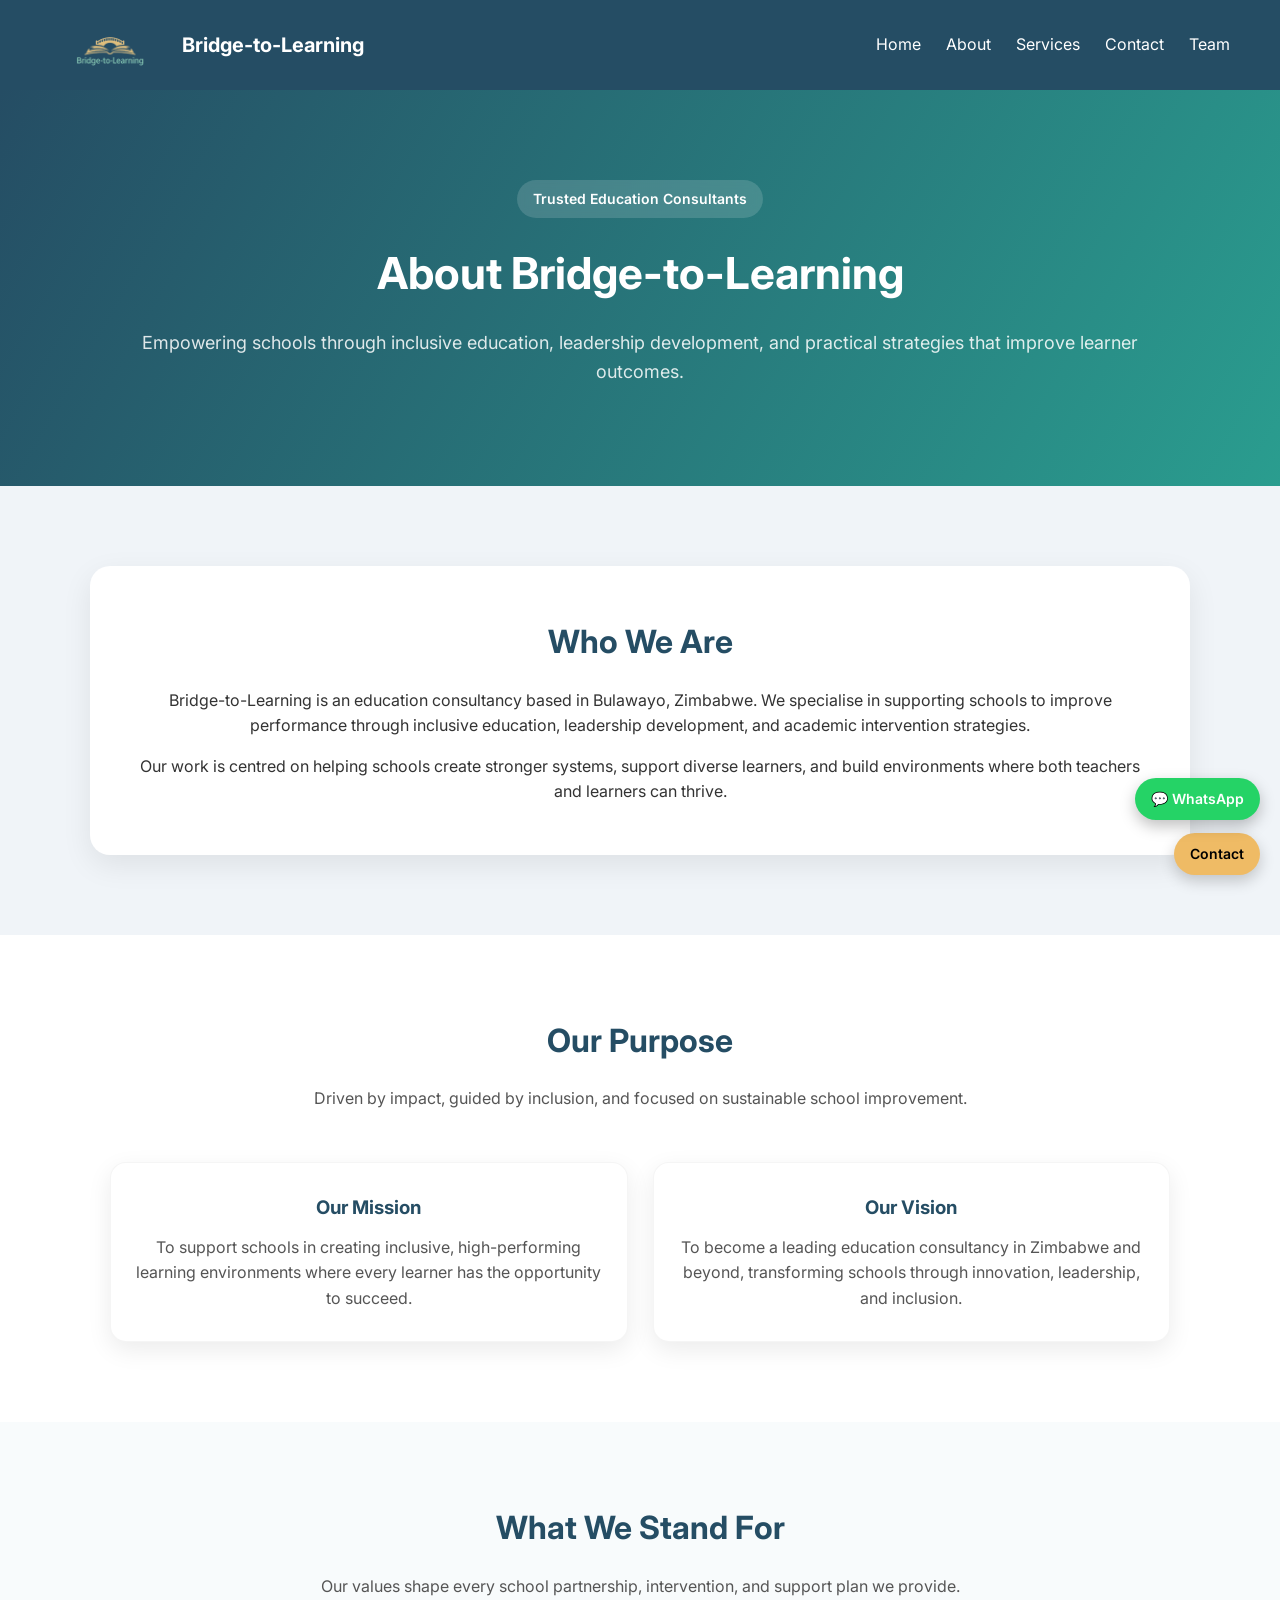
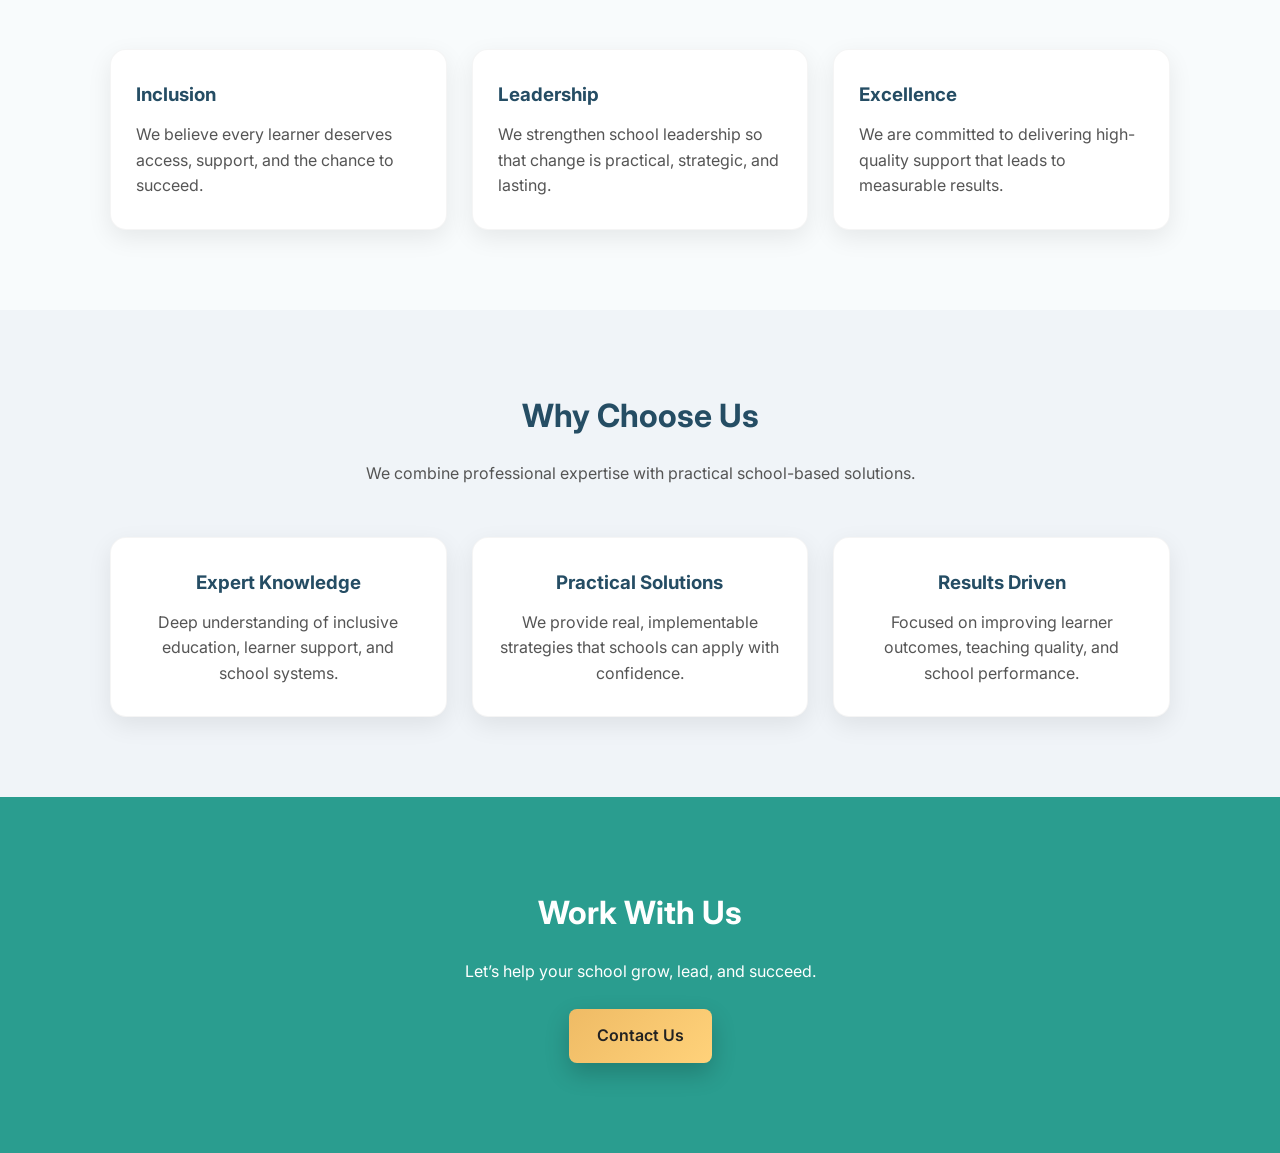
==== about.html @ 47c64238 "Add files via upload" ====
<!DOCTYPE html>
<html lang="en">
<head>
  <meta charset="UTF-8">
  <meta name="viewport" content="width=device-width, initial-scale=1.0">
  <title>About - Bridge-to-Learning</title>

  <!-- Google Analytics -->
  <script async src="https://www.googletagmanager.com/gtag/js?id=G-YYG0RNJXDR"></script>
  <script>
    window.dataLayer = window.dataLayer || [];
    function gtag(){dataLayer.push(arguments);}
    gtag('js', new Date());
    gtag('config', 'G-YYG0RNJXDR');
  </script>

  <link rel="stylesheet" href="style.css">
</head>

<body>

<!-- HEADER -->
<header>
  <div class="logo">
    <img src="logo1.png" alt="Bridge-to-Learning Logo">
    <span>Bridge-to-Learning</span>
  </div>

  <div class="menu-toggle" id="menu-toggle">☰</div>

  <nav id="nav-menu">
    <ul>
      <li><a href="index.html">Home</a></li>
      <li><a href="about.html">About</a></li>
      <li><a href="services.html">Services</a></li>
      <li><a href="contact.html">Contact</a></li>
      <li><a href="profiles.html">Team</a></li>
    </ul>
  </nav>
</header>

<!-- HERO -->
<section class="hero about-hero fade-in">
  <div class="container">
    <span class="hero-tag">Trusted Education Consultants</span>
    <h1>About Bridge-to-Learning</h1>
    <p>
      Empowering schools through inclusive education, leadership development,
      and practical strategies that improve learner outcomes.
    </p>
  </div>
</section>

<!-- COMPANY OVERVIEW -->
<section class="intro fade-in">
  <div class="container intro-box">
    <h2>Who We Are</h2>
    <p>
      Bridge-to-Learning is an education consultancy based in Bulawayo, Zimbabwe.
      We specialise in supporting schools to improve performance through inclusive education,
      leadership development, and academic intervention strategies.
    </p>
    <p>
      Our work is centred on helping schools create stronger systems, support diverse learners,
      and build environments where both teachers and learners can thrive.
    </p>
  </div>
</section>

<!-- MISSION & VISION -->
<section class="services-preview fade-in">
  <div class="container">
    <div class="section-heading">
      <h2>Our Purpose</h2>
      <p>Driven by impact, guided by inclusion, and focused on sustainable school improvement.</p>
    </div>

    <div class="card-container">
      <div class="card premium-card">
        <h3>Our Mission</h3>
        <p>
          To support schools in creating inclusive, high-performing learning environments
          where every learner has the opportunity to succeed.
        </p>
      </div>

      <div class="card premium-card">
        <h3>Our Vision</h3>
        <p>
          To become a leading education consultancy in Zimbabwe and beyond,
          transforming schools through innovation, leadership, and inclusion.
        </p>
      </div>
    </div>
  </div>
</section>

<!-- VALUES -->
<section class="about-values fade-in">
  <div class="container">
    <div class="section-heading">
      <h2>What We Stand For</h2>
      <p>Our values shape every school partnership, intervention, and support plan we provide.</p>
    </div>

    <div class="card-container">
      <div class="card premium-card">
        <h3>Inclusion</h3>
        <p>We believe every learner deserves access, support, and the chance to succeed.</p>
      </div>

      <div class="card premium-card">
        <h3>Leadership</h3>
        <p>We strengthen school leadership so that change is practical, strategic, and lasting.</p>
      </div>

      <div class="card premium-card">
        <h3>Excellence</h3>
        <p>We are committed to delivering high-quality support that leads to measurable results.</p>
      </div>
    </div>
  </div>
</section>

<!-- WHY CHOOSE US -->
<section class="about-preview fade-in">
  <div class="container">
    <div class="section-heading">
      <h2>Why Choose Us</h2>
      <p>We combine professional expertise with practical school-based solutions.</p>
    </div>

    <div class="card-container">
      <div class="card premium-card">
        <h3>Expert Knowledge</h3>
        <p>Deep understanding of inclusive education, learner support, and school systems.</p>
      </div>

      <div class="card premium-card">
        <h3>Practical Solutions</h3>
        <p>We provide real, implementable strategies that schools can apply with confidence.</p>
      </div>

      <div class="card premium-card">
        <h3>Results Driven</h3>
        <p>Focused on improving learner outcomes, teaching quality, and school performance.</p>
      </div>
    </div>
  </div>
</section>

<!-- CTA -->
<section class="cta fade-in">
  <div class="container">
    <h2>Work With Us</h2>
    <p>Let’s help your school grow, lead, and succeed.</p>

    <a href="contact.html"
       class="btn"
       onclick="return trackContactClick(event, 'About CTA Contact Us')">
      Contact Us
    </a>
  </div>
</section>

<!-- FLOATING BUTTONS -->
<a href="contact.html"
   class="sticky-btn"
   onclick="return trackContactClick(event, 'About Sticky Contact Button')">
  Contact
</a>

<a href="https://wa.me/263772975546"
   class="whatsapp-btn"
   target="_blank"
   onclick="return trackWhatsAppClick(event, 'About Floating WhatsApp')">
  💬 WhatsApp
</a>

<script src="script.js"></script>

</body>
</html>
---- style.css ----
@import url('https://fonts.googleapis.com/css2?family=Inter:wght@300;400;600;700&display=swap');

/* ======================
ROOT COLORS
====================== */
:root {
  --primary: #2A9D8F;
  --secondary: #254D64;
  --accent: #EFBB65;
  --light: #F0F4F8;
  --dark: #254D64;
  --white: #ffffff;
  --text-dark: #333333;
}

/* ======================
RESET
====================== */
* {
  margin: 0;
  padding: 0;
  box-sizing: border-box;
  font-family: 'Inter', sans-serif;
}

html {
  scroll-behavior: smooth;
}

body {
  background: var(--light);
  color: var(--dark);
  line-height: 1.6;
  overflow-x: hidden;
}

/* ======================
CONTAINER
====================== */
.container {
  width: 100%;
  max-width: 1100px;
  margin: 0 auto;
  padding: 0 20px;
}

/* ======================
HEADER
====================== */
header {
  position: sticky;
  top: 0;
  z-index: 1000;
  display: flex;
  justify-content: space-between;
  align-items: center;
  height: 90px;
  padding: 0 50px;
  background: var(--dark);
  color: white;
}

/* ======================
LOGO
====================== */
.logo {
  display: flex;
  align-items: center;
  gap: 12px;
  height: 90px;
  overflow: hidden;
}

.logo img {
  height: 120px;
  width: auto;
  object-fit: contain;
  position: relative;
  top: 6px;
}

.logo span {
  font-size: 20px;
  font-weight: bold;
}

/* ======================
NAVIGATION
====================== */
nav ul {
  list-style: none;
  display: flex;
  gap: 25px;
  align-items: center;
}

nav a {
  color: white;
  text-decoration: none;
  transition: 0.3s;
}

nav a:hover {
  color: var(--accent);
}

/* ======================
HERO
====================== */
.hero {
  background: linear-gradient(120deg, var(--dark), var(--primary));
  color: white;
  text-align: center;
  padding: 80px 20px 100px;
}

.hero h1 {
  font-size: 44px;
  margin-bottom: 20px;
}

.hero p {
  font-size: 18px;
  color: rgba(255,255,255,0.85);
}

/* ======================
BUTTONS (PREMIUM)
====================== */
.btn,
.btn-outline {
  display: inline-block;
  padding: 14px 28px;
  border-radius: 8px;
  text-decoration: none;
  font-weight: 600;
  transition: all 0.3s ease;
}

.btn {
  background: linear-gradient(135deg, var(--accent), #ffd27a);
  color: #222;
  box-shadow: 0 10px 25px rgba(0,0,0,0.2);
}

.btn:hover {
  transform: translateY(-3px);
  box-shadow: 0 15px 30px rgba(0,0,0,0.3);
}

.btn-outline {
  border: 2px solid rgba(255,255,255,0.7);
  color: white;
}

.btn-outline:hover {
  background: white;
  color: var(--dark);
}

.hero-buttons {
  margin-top: 30px;
  display: flex;
  gap: 18px;
  justify-content: center;
  flex-wrap: wrap;
}

/* ======================
HERO STATS
====================== */
.hero-stats {
  margin-top: 35px;
  display: flex;
  justify-content: center;
  align-items: center;
  gap: 50px;
  flex-wrap: wrap;
}

.hero-stats div {
  text-align: center;
  min-width: 120px;
}

.hero-stats strong {
  display: block;
  font-size: 24px;
  line-height: 1;
  color: white;
  margin-bottom: 6px;
}

.hero-stats span {
  display: block;
  font-size: 13px;
  color: rgba(255,255,255,0.85);
}

/* ======================
SECTIONS
====================== */
section {
  padding: 80px 20px;
}

h2 {
  font-size: 32px;
  margin-bottom: 20px;
}

p {
  font-size: 16px;
  color: #333;
}

/* ======================
SERVICES PREVIEW / GENERAL CARDS
====================== */
.services-preview {
  background: white;
  text-align: center;
}

.card-container {
  display: grid;
  grid-template-columns: repeat(auto-fit, minmax(260px, 1fr));
  gap: 25px;
  margin-top: 50px;
}

.card {
  background: white;
  padding: 30px 25px;
  border-radius: 12px;
  box-shadow: 0 8px 25px rgba(0,0,0,0.08);
  transition: all 0.3s ease;
}

.card:hover {
  transform: translateY(-10px);
  box-shadow: 0 14px 35px rgba(0,0,0,0.12);
  border-left: 5px solid var(--primary);
}

/* ======================
ABOUT PREVIEW
====================== */
.about-preview {
  text-align: center;
}

.about-preview .btn {
  margin-top: 25px;
}

/* ======================
CTA
====================== */
.cta {
  background: var(--primary);
  color: white;
  text-align: center;
  padding: 90px 20px;
}

.cta h2,
.cta p {
  color: white;
}

.cta p {
  max-width: 600px;
  margin: 0 auto;
}

.cta .btn {
  margin-top: 25px;
}

/* ======================
FLOATING BUTTONS
====================== */
.sticky-btn {
  position: fixed;
  bottom: 25px;
  right: 20px;
  background: var(--accent);
  color: black;
  padding: 10px 16px;
  font-size: 14px;
  border-radius: 50px;
  text-decoration: none;
  font-weight: 600;
  box-shadow: 0 6px 15px rgba(0,0,0,0.2);
  transition: background 0.3s ease, box-shadow 0.3s ease, transform 0.3s ease;
  z-index: 999;
  opacity: 0;
  transform: translateX(80px);
  animation: slideInRight 0.6s ease forwards;
  animation-delay: 0.4s;
}

.sticky-btn:hover {
  transform: translateX(0) translateY(-3px) scale(1.05);
  box-shadow: 0 10px 25px rgba(0,0,0,0.3);
}

.whatsapp-btn {
  position: fixed;
  bottom: 80px;
  right: 20px;
  background: #25D366;
  color: white;
  padding: 10px 16px;
  font-size: 14px;
  border-radius: 50px;
  text-decoration: none;
  font-weight: 600;
  display: flex;
  align-items: center;
  gap: 6px;
  box-shadow: 0 6px 15px rgba(0,0,0,0.25);
  transition: background 0.3s ease, box-shadow 0.3s ease, transform 0.3s ease;
  z-index: 999;
  opacity: 0;
  transform: translateX(80px);
  animation:
    slideInRight 0.6s ease forwards,
    whatsappPulse 2s infinite 1s;
  animation-delay: 0.2s, 1s;
}

.whatsapp-btn:hover {
  transform: translateX(0) translateY(-3px) scale(1.05);
  background: #1ebe5d;
  box-shadow: 0 12px 25px rgba(0,0,0,0.3);
}

@keyframes slideInRight {
  to {
    opacity: 1;
    transform: translateX(0);
  }
}

@keyframes whatsappPulse {
  0% {
    box-shadow: 0 6px 15px rgba(0,0,0,0.25), 0 0 0 0 rgba(37, 211, 102, 0.6);
  }
  70% {
    box-shadow: 0 6px 15px rgba(0,0,0,0.25), 0 0 0 12px rgba(37, 211, 102, 0);
  }
  100% {
    box-shadow: 0 6px 15px rgba(0,0,0,0.25), 0 0 0 0 rgba(37, 211, 102, 0);
  }
}

/* ======================
MOBILE NAV
====================== */
.menu-toggle {
  display: none;
  font-size: 28px;
  cursor: pointer;
}

/* ======================
ABOUT PAGE PREMIUM
====================== */
.about-hero {
  padding: 90px 20px 100px;
}

.hero-tag {
  display: inline-block;
  background: rgba(255,255,255,0.15);
  color: white;
  padding: 8px 16px;
  border-radius: 50px;
  font-size: 14px;
  font-weight: 600;
  margin-bottom: 20px;
  backdrop-filter: blur(6px);
}

.intro-box {
  background: white;
  padding: 50px 40px;
  border-radius: 20px;
  box-shadow: 0 10px 30px rgba(0,0,0,0.08);
  text-align: center;
}

.intro-box p + p {
  margin-top: 15px;
}

.section-heading {
  text-align: center;
  margin-bottom: 20px;
}

.section-heading p {
  max-width: 700px;
  margin: 0 auto;
  color: #555;
}

.about-values {
  background: #f8fbfc;
}

.premium-card {
  border: 1px solid rgba(0,0,0,0.04);
  border-radius: 16px;
}

.premium-card h3 {
  margin-bottom: 12px;
  color: var(--dark);
}

.premium-card p {
  color: #555;
}

/* ======================
SERVICES PAGE PREMIUM
====================== */
.services-hero {
  padding: 90px 20px 100px;
}

.services-page {
  background: #f8fbfc;
}

.services-grid {
  display: grid;
  grid-template-columns: repeat(auto-fit, minmax(280px, 1fr));
  gap: 25px;
  margin-top: 40px;
}

.premium-service-card {
  background: white;
  padding: 30px 25px;
  border-radius: 18px;
  box-shadow: 0 8px 25px rgba(0,0,0,0.08);
  border: 1px solid rgba(0,0,0,0.04);
  transition: all 0.3s ease;
}

.premium-service-card:hover {
  transform: translateY(-10px);
  box-shadow: 0 14px 35px rgba(0,0,0,0.12);
  border-left: 5px solid var(--primary);
}

.premium-service-card h3 {
  margin-bottom: 16px;
  color: var(--dark);
  font-size: 22px;
}

.premium-service-card ul {
  padding-left: 20px;
}

.premium-service-card li {
  margin-bottom: 10px;
  color: #555;
}

.service-block ul li::marker {
  color: var(--primary);
}

/* ======================
CONTACT PAGE LAYOUT
====================== */
.contact-hero {
  padding: 90px 20px 100px;
}

.contact-grid {
  display: grid;
  grid-template-columns: 1.1fr 0.9fr;
  gap: 30px;
  margin-top: 40px;
  align-items: start;
}

.contact-left-column {
  display: flex;
  flex-direction: column;
  gap: 25px;
}

.premium-form,
.premium-contact-card {
  background: white;
  padding: 35px 30px;
  border-radius: 20px;
  box-shadow: 0 10px 30px rgba(0,0,0,0.08);
}

/* ======================
CONTACT FORM
====================== */
.contact-form {
  display: flex;
  flex-direction: column;
  gap: 18px;
}

.contact-form input,
.contact-form textarea {
  width: 100%;
  padding: 15px 16px;
  border: 1px solid #d9e2e8;
  border-radius: 12px;
  font-size: 15px;
  outline: none;
  transition: all 0.3s ease;
  background: #fcfdfe;
}

.contact-form input:focus,
.contact-form textarea:focus {
  border-color: var(--primary);
  box-shadow: 0 0 0 3px rgba(42, 157, 143, 0.12);
}

.contact-form textarea {
  resize: vertical;
  min-height: 140px;
}

/* ======================
FORM SUCCESS MESSAGE
====================== */
.form-success {
  display: none;
  margin-top: 10px;
  padding: 14px 16px;
  border-radius: 12px;
  background: #ecfdf3;
  color: #127a46;
  font-weight: 600;
  border: 1px solid #b7ebc9;
}

.show-success {
  display: block;
  animation: fadeUp 0.4s ease;
}

@keyframes fadeUp {
  from {
    opacity: 0;
    transform: translateY(8px);
  }
  to {
    opacity: 1;
    transform: translateY(0);
  }
}

/* ======================
CONTACT DETAILS
====================== */
.contact-details h3 {
  margin-bottom: 20px;
  color: var(--dark);
  font-size: 24px;
}

.contact-item {
  padding: 14px 0;
  border-bottom: 1px solid #eef2f5;
}

.contact-item:last-child {
  border-bottom: none;
}

.contact-item p {
  margin: 0;
}

.contact-item p + p {
  margin-top: 6px;
  color: #555;
}

/* ======================
EMAIL CARDS
====================== */
.premium-email-list {
  margin-top: 12px;
  display: flex;
  flex-direction: column;
  gap: 14px;
}

.email-card {
  display: flex;
  align-items: center;
  justify-content: flex-start;
  gap: 14px;
  padding: 18px;
  background: #fff;
  border: 1px solid rgba(37, 77, 100, 0.08);
  border-radius: 18px;
  text-decoration: none;
  transition: all 0.3s ease;
  box-shadow: 0 10px 25px rgba(0, 0, 0, 0.05);
  margin-bottom: 14px;
}

.email-card:hover {
  transform: translateY(-4px);
  border-color: rgba(42, 157, 143, 0.35);
  box-shadow: 0 12px 28px rgba(0,0,0,0.08);
  background: white;
}

.email-icon {
  width: 46px;
  height: 46px;
  min-width: 46px;
  border-radius: 50%;
  background: linear-gradient(135deg, var(--primary), #47b9ab);
  color: white;
  display: flex;
  align-items: center;
  justify-content: center;
  font-size: 20px;
  box-shadow: 0 8px 18px rgba(42, 157, 143, 0.22);
}

.email-content {
  display: flex;
  flex-direction: column;
  align-items: flex-start;
  justify-content: center;
  text-align: left;
  min-width: 0;
  flex: 1;
}

.email-label {
  font-size: 13px;
  font-weight: 600;
  color: var(--primary);
  margin-bottom: 3px;
  text-transform: uppercase;
  letter-spacing: 0.4px;
  display: block;
  width: 100%;
  text-align: left;
}

.email-address {
  font-size: 15px;
  color: var(--dark);
  word-break: break-word;
  display: block;
  width: 100%;
  text-align: left;
}

/* ======================
PHONE CARDS
====================== */
.premium-phone-list {
  margin-top: 12px;
  display: flex;
  flex-direction: column;
  gap: 14px;
}

.phone-card {
  display: flex;
  align-items: center;
  justify-content: space-between;
  gap: 14px;
  padding: 18px;
  background: #fff;
  border: 1px solid rgba(37, 77, 100, 0.08);
  border-radius: 18px;
  text-decoration: none;
  transition: all 0.3s ease;
  box-shadow: 0 10px 25px rgba(0, 0, 0, 0.05);
  margin-bottom: 14px;
}

.phone-card:hover {
  transform: translateY(-4px);
  border-color: rgba(42, 157, 143, 0.35);
  box-shadow: 0 12px 28px rgba(0,0,0,0.08);
  background: white;
}

.phone-icon {
  width: 46px;
  height: 46px;
  min-width: 46px;
  border-radius: 50%;
  background: linear-gradient(135deg, var(--primary), #47b9ab);
  color: white;
  display: flex;
  align-items: center;
  justify-content: center;
  font-size: 20px;
  box-shadow: 0 8px 18px rgba(42, 157, 143, 0.22);
}

.phone-content {
  display: flex;
  flex-direction: column;
  min-width: 0;
}

.phone-label {
  font-size: 13px;
  font-weight: 600;
  color: var(--primary);
  margin-bottom: 3px;
  text-transform: uppercase;
  letter-spacing: 0.4px;
}

.phone-number {
  font-size: 15px;
  color: var(--dark);
}

/* ======================
LOCATION CARD
====================== */
.location-card {
  display: flex;
  align-items: flex-start;
  gap: 14px;
  padding: 16px 18px;
  background: linear-gradient(135deg, #f8fbfc, #eef6f8);
  border: 1px solid rgba(42, 157, 143, 0.12);
  border-radius: 14px;
  box-shadow: 0 6px 18px rgba(0,0,0,0.04);
  transition: all 0.3s ease;
}

.location-card:hover {
  transform: translateY(-4px);
  border-color: rgba(42, 157, 143, 0.35);
  box-shadow: 0 12px 28px rgba(0,0,0,0.08);
  background: white;
}

.location-icon {
  width: 46px;
  height: 46px;
  min-width: 46px;
  border-radius: 50%;
  background: linear-gradient(135deg, var(--primary), #47b9ab);
  color: white;
  display: flex;
  align-items: center;
  justify-content: center;
  font-size: 20px;
  box-shadow: 0 8px 18px rgba(42, 157, 143, 0.22);
}

.location-content {
  display: flex;
  flex-direction: column;
}

.location-label {
  font-size: 13px;
  font-weight: 600;
  color: var(--primary);
  text-transform: uppercase;
  letter-spacing: 0.4px;
  margin-bottom: 4px;
}

.location-address {
  font-size: 15px;
  color: var(--dark);
  margin-bottom: 8px;
}

.location-link {
  font-size: 13px;
  color: var(--primary);
  text-decoration: none;
  font-weight: 600;
  transition: 0.3s;
}

.location-link:hover {
  text-decoration: underline;
}

/* ======================
CONTACT MAP
====================== */
.contact-map {
  width: 100%;
}

.map-card.contact-map {
  background: white;
  border-radius: 20px;
  overflow: hidden;
  box-shadow: 0 10px 30px rgba(0,0,0,0.08);
  padding: 0;
  height: 320px;
  min-height: 320px;
}

.map-card.contact-map iframe {
  display: block;
  width: 100%;
  height: 320px;
  border: 0;
}

/* ======================
OPTIONAL MAP SECTION
====================== */
.map-section {
  background: #f8fbfc;
}

/* =========================
   CONTACT PAGE PREMIUM UPGRADES
========================= */
.response-badge {
  margin-top: 20px;
  display: inline-flex;
  align-items: center;
  gap: 10px;
  background: rgba(255, 255, 255, 0.18);
  color: #fff;
  padding: 12px 18px;
  border-radius: 999px;
  backdrop-filter: blur(10px);
  font-size: 0.95rem;
  font-weight: 600;
  box-shadow: 0 8px 20px rgba(0, 0, 0, 0.12);
}

.input-group {
  position: relative;
  margin-bottom: 18px;
}

.input-group .input-icon {
  position: absolute;
  top: 16px;
  left: 14px;
  font-size: 1rem;
  z-index: 2;
}

.input-group input,
.input-group select,
.input-group textarea {
  width: 100%;
  padding: 14px 16px 14px 46px;
  border: 1px solid rgba(37, 77, 100, 0.15);
  border-radius: 14px;
  background: #fff;
  font-size: 1rem;
  color: var(--text-dark);
  outline: none;
  transition: all 0.3s ease;
}

.input-group textarea {
  resize: vertical;
  min-height: 150px;
}

.input-group input:focus,
.input-group select:focus,
.input-group textarea:focus {
  border-color: var(--primary);
  box-shadow: 0 0 0 4px rgba(42, 157, 143, 0.12);
}

.textarea-group .input-icon {
  top: 18px;
}

.submit-btn {
  position: relative;
  display: inline-flex;
  align-items: center;
  justify-content: center;
  gap: 10px;
  min-width: 190px;
}

.btn-loader {
  width: 18px;
  height: 18px;
  border: 2px solid rgba(255, 255, 255, 0.5);
  border-top-color: #fff;
  border-radius: 50%;
  display: none;
  animation: spin 0.8s linear infinite;
}

.submit-btn.loading .btn-loader {
  display: inline-block;
}

.submit-btn.loading .btn-text {
  opacity: 0.85;
}

.submit-btn:disabled {
  opacity: 0.9;
  cursor: not-allowed;
}

@keyframes spin {
  to {
    transform: rotate(360deg);
  }
}

.premium-hover-card {
  transition: transform 0.3s ease, box-shadow 0.3s ease, border-color 0.3s ease;
}

.premium-hover-card:hover {
  transform: translateY(-4px);
  box-shadow: 0 18px 35px rgba(37, 77, 100, 0.12);
  border-color: rgba(42, 157, 143, 0.25);
}

.card-main-link {
  display: flex;
  align-items: center;
  gap: 14px;
  text-decoration: none;
  color: inherit;
  flex: 1;
}

.copy-btn {
  border: none;
  background: linear-gradient(135deg, var(--primary), var(--secondary));
  color: #fff;
  padding: 9px 14px;
  border-radius: 10px;
  font-size: 0.85rem;
  font-weight: 600;
  cursor: pointer;
  transition: transform 0.25s ease, opacity 0.25s ease;
  white-space: nowrap;
}

.copy-btn:hover {
  transform: translateY(-2px);
  opacity: 0.95;
}

.hours-card {
  background: #fff;
  border: 1px solid rgba(37, 77, 100, 0.08);
  border-radius: 18px;
  padding: 18px;
  box-shadow: 0 10px 25px rgba(0, 0, 0, 0.05);
}

.hours-row {
  display: flex;
  justify-content: space-between;
  gap: 15px;
  padding: 12px 0;
  border-bottom: 1px solid rgba(37, 77, 100, 0.08);
  font-size: 0.96rem;
}

.hours-row:last-child {
  border-bottom: none;
}

.faq-section {
  padding: 80px 20px;
  background: linear-gradient(180deg, #f8fbfd 0%, #eef5f8 100%);
}

.faq-container {
  max-width: 900px;
  margin: 0 auto;
}

.faq-item {
  background: #fff;
  border-radius: 18px;
  margin-bottom: 16px;
  padding: 0;
  overflow: hidden;
  border: 1px solid rgba(37, 77, 100, 0.08);
  box-shadow: 0 10px 25px rgba(0, 0, 0, 0.05);
}

.faq-item summary {
  list-style: none;
  cursor: pointer;
  padding: 20px 24px;
  font-weight: 700;
  color: var(--secondary);
  position: relative;
  transition: background 0.3s ease;
}

.faq-item summary::-webkit-details-marker {
  display: none;
}

.faq-item summary::after {
  content: "+";
  position: absolute;
  right: 24px;
  top: 50%;
  transform: translateY(-50%);
  font-size: 1.4rem;
  color: var(--primary);
}

.faq-item[open] summary::after {
  content: "−";
}

.faq-item[open] summary {
  background: rgba(42, 157, 143, 0.06);
}

.faq-item p {
  padding: 0 24px 22px;
  margin: 0;
  color: #555;
  line-height: 1.7;
}

.form-success {
  display: none;
  margin-top: 18px;
  padding: 14px 16px;
  border-radius: 12px;
  background: rgba(42, 157, 143, 0.12);
  color: var(--secondary);
  font-weight: 600;
}

.form-success.show-success {
  display: block;
}

/* =========================
   CONTACT EXTRA STACK
========================= */
.contact-extra-stack {
  margin-top: 20px;
}

.urgent-box {
  background: #fff;
  padding: 40px 34px;
  border-radius: 18px;
  border: 1px solid rgba(37, 77, 100, 0.08);
  box-shadow: 0 10px 25px rgba(0, 0, 0, 0.06);
  transition: transform 0.3s ease, box-shadow 0.3s ease;
}

.urgent-box:hover {
  transform: translateY(-4px);
  box-shadow: 0 18px 35px rgba(37, 77, 100, 0.12);
}

.urgent-box h4 {
  margin-bottom: 14px;
  color: var(--secondary);
  font-size: 1.1rem;
  font-weight: 700;
}

.urgent-box p {
  margin-bottom: 14px;
  color: #555;
  line-height: 1.7;
}

.urgent-btn {
  display: inline-block;
}

/* ======================
PROFILES PAGE
====================== */
.profiles-section {
  background: #f8fbfc;
}

.profiles-section h2 {
  text-align: center;
}

.profiles-intro {
  max-width: 760px;
  margin: 0 auto 50px;
  text-align: center;
  color: #555;
}

/* MAIN 2-COLUMN PERSON LAYOUT */
.profile-container {
  display: grid;
  grid-template-columns: repeat(2, minmax(320px, 1fr));
  gap: 32px;
  align-items: stretch;
}

/* EACH PERSON GROUP */
.profile-group {
  display: grid;
  grid-template-rows: auto 1fr 1fr;
  gap: 22px;
  align-items: stretch;
  height: 100%;
  opacity: 1;
  transition: opacity 0.3s ease;
}

.profile-card {
  position: relative;
  overflow: hidden;
  background: white;
  border-radius: 20px;
  padding: 28px 24px;
  box-shadow: 0 10px 30px rgba(0,0,0,0.08);
  border: 1px solid rgba(0,0,0,0.04);
  transition: transform 0.3s ease, box-shadow 0.3s ease, border-color 0.3s ease;
  height: 100%;
}

.profile-card:hover {
  transform: translateY(-6px);
  box-shadow: 0 18px 36px rgba(0,0,0,0.12);
  border-color: rgba(42, 157, 143, 0.18);
}

.profile-card::after {
  content: "";
  position: absolute;
  width: 200px;
  height: 200px;
  background: radial-gradient(circle, rgba(42,157,143,0.18), transparent 70%);
  top: -50%;
  left: -50%;
  opacity: 0;
  transition: opacity 0.3s ease;
}

.profile-card:hover::after {
  opacity: 1;
}

.main-card {
  text-align: center;
  position: relative;
  overflow: hidden;
  padding-top: 34px;
}

.main-card::before {
  content: "";
  position: absolute;
  top: 0;
  left: 0;
  width: 100%;
  height: 6px;
  background: linear-gradient(90deg, var(--primary), var(--accent));
}

.profile-badge {
  display: inline-block;
  background: linear-gradient(135deg, var(--primary), #47b9ab);
  color: white;
  padding: 8px 14px;
  border-radius: 999px;
  font-size: 12px;
  font-weight: 700;
  margin-bottom: 18px;
  box-shadow: 0 8px 20px rgba(42, 157, 143, 0.22);
  animation: floatBadge 3s ease-in-out infinite;
}

.main-card img {
  width: 130px;
  height: 130px;
  object-fit: cover;
  border-radius: 50%;
  display: block;
  margin: 0 auto 18px;
  border: 5px solid #f4fbfb;
  box-shadow:
    0 0 0 6px rgba(42, 157, 143, 0.08),
    0 12px 28px rgba(0,0,0,0.12),
    0 0 24px rgba(42, 157, 143, 0.12);
  transition: transform 0.3s ease, box-shadow 0.3s ease;
}

.main-card:hover img {
  transform: scale(1.03);
  box-shadow:
    0 0 0 8px rgba(42, 157, 143, 0.1),
    0 16px 34px rgba(0,0,0,0.14),
    0 0 30px rgba(42, 157, 143, 0.16);
}

.main-card h3 {
  font-size: 24px;
  color: var(--dark);
  margin-bottom: 6px;
}

.role {
  display: inline-block;
  color: var(--primary);
  font-weight: 700;
  font-size: 14px;
  margin-bottom: 14px;
  text-transform: uppercase;
  letter-spacing: 0.4px;
}

.profile-summary {
  color: #555;
  max-width: 420px;
  margin: 0 auto;
}

.info-card {
  text-align: left;
  display: flex;
  flex-direction: column;
  justify-content: flex-start;
}

.card-icon {
  width: 48px;
  height: 48px;
  border-radius: 14px;
  display: flex;
  align-items: center;
  justify-content: center;
  background: linear-gradient(135deg, rgba(42, 157, 143, 0.14), rgba(71, 185, 171, 0.2));
  font-size: 22px;
  margin-bottom: 16px;
}

.info-card h4 {
  font-size: 20px;
  color: var(--dark);
  margin-bottom: 14px;
}

.info-card ul {
  padding-left: 20px;
  margin: 0;
}

.info-card li {
  margin-bottom: 10px;
  color: #555;
  transition: transform 0.25s ease, color 0.25s ease;
}

.info-card li:last-child {
  margin-bottom: 0;
}

.info-card li:hover {
  transform: translateX(6px);
  color: var(--primary);
}

/* SOFT ENTRANCE */
.profile-group .profile-card,
.testimonials .card {
  opacity: 0;
  transform: translateY(24px);
  animation: profileFadeUp 0.8s ease forwards;
}

.profile-group .profile-card:nth-child(1) {
  animation-delay: 0.1s;
}

.profile-group .profile-card:nth-child(2) {
  animation-delay: 0.22s;
}

.profile-group .profile-card:nth-child(3) {
  animation-delay: 0.34s;
}

.profile-group:nth-child(2) .profile-card:nth-child(1) {
  animation-delay: 0.18s;
}

.profile-group:nth-child(2) .profile-card:nth-child(2) {
  animation-delay: 0.3s;
}

.profile-group:nth-child(2) .profile-card:nth-child(3) {
  animation-delay: 0.42s;
}

@keyframes profileFadeUp {
  to {
    opacity: 1;
    transform: translateY(0);
  }
}

@keyframes floatBadge {
  0%, 100% { transform: translateY(0); }
  50% { transform: translateY(-6px); }
}

/* TESTIMONIALS */
.testimonials {
  background: linear-gradient(180deg, #ffffff 0%, #f8fbfc 100%);
  text-align: center;
}

.testimonials h2 {
  margin-bottom: 30px;
}

.testimonials .card-container {
  margin-top: 20px;
  display: grid;
  grid-template-columns: repeat(2, minmax(280px, 1fr));
  gap: 24px;
  align-items: stretch;
}

.testimonials .card {
  text-align: left;
  position: relative;
  padding: 34px 28px 28px;
  border-radius: 20px;
  background: white;
  border: 1px solid rgba(42, 157, 143, 0.08);
  box-shadow: 0 10px 28px rgba(0,0,0,0.06);
  transition: transform 0.3s ease, box-shadow 0.3s ease, border-color 0.3s ease;
  height: 100%;
}

.testimonials .card:hover {
  transform: translateY(-6px);
  box-shadow: 0 18px 38px rgba(0,0,0,0.1);
  border-color: rgba(42, 157, 143, 0.18);
}

.testimonials .card::before {
  content: "“";
  position: absolute;
  top: 12px;
  left: 18px;
  font-size: 56px;
  line-height: 1;
  color: rgba(42, 157, 143, 0.16);
  font-weight: 700;
}

.testimonials .card p {
  position: relative;
  z-index: 1;
  font-size: 16px;
  line-height: 1.8;
  color: #555;
  font-style: italic;
  margin-bottom: 18px;
}

.testimonials .card strong {
  display: inline-block;
  position: relative;
  z-index: 1;
  color: var(--dark);
  font-size: 14px;
  font-weight: 700;
  padding-top: 10px;
  border-top: 1px solid rgba(37, 77, 100, 0.08);
}

.testimonials .card:nth-child(1) {
  animation-delay: 0.15s;
}

.testimonials .card:nth-child(2) {
  animation-delay: 0.3s;
}

.cta .btn {
  animation: pulseBtn 2.5s infinite;
}

@keyframes pulseBtn {
  0% { box-shadow: 0 0 0 0 rgba(239,187,101,0.6); }
  70% { box-shadow: 0 0 0 14px rgba(239,187,101,0); }
  100% { box-shadow: 0 0 0 0 rgba(239,187,101,0); }
}

.form-error {
  background: rgba(192, 57, 43, 0.08);
  border: 1px solid rgba(192, 57, 43, 0.2);
  color: #c0392b;
  padding: 14px 16px;
  border-radius: 12px;
  margin-top: 14px;
  font-weight: 600;
}

/* =========================
   THANK YOU PAGE
========================= */
.thank-you-section {
  min-height: calc(100vh - 90px);
  display: flex;
  align-items: center;
  justify-content: center;
  padding: 120px 20px 80px;
  background: linear-gradient(135deg, rgba(42, 157, 143, 0.08), rgba(239, 182, 101, 0.08));
}

.thank-you-card {
  max-width: 760px;
  margin: 0 auto;
  background: var(--white);
  border-radius: 28px;
  padding: 50px 35px;
  text-align: center;
  box-shadow: 0 20px 60px rgba(37, 77, 100, 0.12);
  border: 1px solid rgba(42, 157, 143, 0.08);
  position: relative;
  overflow: hidden;
}

.thank-you-card::before {
  content: "";
  position: absolute;
  top: 0;
  left: 0;
  width: 100%;
  height: 6px;
  background: linear-gradient(90deg, var(--primary), var(--accent));
}

.thank-you-icon {
  font-size: 64px;
  margin-bottom: 18px;
  animation: popIn 0.6s ease;
}

.thank-you-tag {
  display: inline-block;
  background: rgba(42, 157, 143, 0.12);
  color: var(--primary);
  padding: 8px 16px;
  border-radius: 999px;
  font-size: 14px;
  font-weight: 700;
  margin-bottom: 18px;
}

.thank-you-card h1 {
  font-size: 2.4rem;
  color: var(--secondary);
  margin-bottom: 18px;
  line-height: 1.2;
}

.thank-you-text {
  font-size: 1.08rem;
  color: var(--text-dark);
  max-width: 620px;
  margin: 0 auto 28px;
  line-height: 1.8;
}

.thank-you-highlight {
  background: rgba(42, 157, 143, 0.06);
  border: 1px solid rgba(42, 157, 143, 0.12);
  border-radius: 18px;
  padding: 22px;
  margin: 0 auto 30px;
  max-width: 620px;
}

.thank-you-highlight strong {
  display: block;
  color: var(--secondary);
  margin-bottom: 8px;
  font-size: 1rem;
}

.thank-you-highlight p {
  margin: 0;
  color: var(--text-dark);
}

.thank-you-actions {
  display: flex;
  justify-content: center;
  gap: 16px;
  flex-wrap: wrap;
  margin-bottom: 24px;
}

.thank-you-btn-secondary {
  background: var(--secondary);
  color: var(--white);
}

.thank-you-btn-secondary:hover {
  transform: translateY(-3px);
}

.back-home-link {
  display: inline-block;
  margin-top: 8px;
  font-weight: 600;
  color: var(--secondary);
  text-decoration: none;
  transition: 0.3s ease;
}

.back-home-link:hover {
  color: var(--primary);
  transform: translateX(-3px);
}

@keyframes popIn {
  0% {
    transform: scale(0.7);
    opacity: 0;
  }
  100% {
    transform: scale(1);
    opacity: 1;
  }
}

/* ======================
RESPONSIVE
====================== */
@media (max-width: 992px) {
  .profile-container {
    grid-template-columns: 1fr;
  }

  .testimonials .card-container {
    grid-template-columns: 1fr;
  }
}

@media (max-width: 768px) {
  header {
    padding: 0 20px;
  }

  .menu-toggle {
    display: block;
    color: white;
  }

  nav {
    position: absolute;
    top: 90px;
    right: 0;
    width: 100%;
    display: none;
    background: var(--dark);
  }

  nav ul {
    flex-direction: column;
    padding: 20px 0;
  }

  nav.show {
    display: block;
  }

  .hero h1 {
    font-size: 34px;
  }

  .hero-buttons {
    flex-direction: column;
    align-items: center;
  }

  .hero-stats {
    gap: 20px;
  }

  .intro-box {
    padding: 35px 25px;
  }

  .hero-tag {
    font-size: 13px;
    padding: 7px 14px;
  }

  .services-grid {
    grid-template-columns: 1fr;
  }

  .premium-service-card {
    padding: 25px 20px;
  }

  .contact-grid {
    grid-template-columns: 1fr;
  }

  .premium-form,
  .premium-contact-card {
    padding: 25px 20px;
  }

  .email-card,
  .phone-card {
    padding: 12px 14px;
    gap: 12px;
  }

  .email-icon,
  .phone-icon,
  .location-icon {
    width: 42px;
    height: 42px;
    min-width: 42px;
    font-size: 18px;
  }

  .email-address,
  .phone-number,
  .location-address {
    font-size: 14px;
  }

  .location-card {
    padding: 14px;
  }

  .map-card.contact-map {
    height: 280px;
    min-height: 280px;
  }

  .map-card.contact-map iframe {
    height: 280px;
  }

  .response-badge {
    font-size: 0.85rem;
    padding: 10px 14px;
  }

  .phone-card,
  .email-card {
    flex-direction: column;
    align-items: flex-start;
  }

  .card-main-link {
    width: 100%;
  }

  .copy-btn {
    align-self: flex-start;
  }

  .hours-row {
    flex-direction: column;
    align-items: flex-start;
  }

  .faq-item summary {
    padding-right: 50px;
  }

  .profile-card {
    padding: 24px 20px;
  }

  .main-card img {
    width: 110px;
    height: 110px;
  }

  .main-card h3 {
    font-size: 22px;
  }

  .info-card h4 {
    font-size: 18px;
  }

  .whatsapp-btn,
  .sticky-btn {
    right: 15px;
    font-size: 13px;
    padding: 9px 14px;
  }

  .whatsapp-btn {
    bottom: 75px;
  }

  .sticky-btn {
    bottom: 20px;
  }

  .thank-you-section {
    padding: 110px 16px 60px;
  }

  .thank-you-card {
    padding: 40px 22px;
    border-radius: 22px;
  }

  .thank-you-card h1 {
    font-size: 2rem;
  }

  .thank-you-text {
    font-size: 1rem;
  }

  .thank-you-actions {
    flex-direction: column;
    align-items: center;
  }

  .thank-you-actions .btn {
    width: 100%;
    max-width: 300px;
  }
}
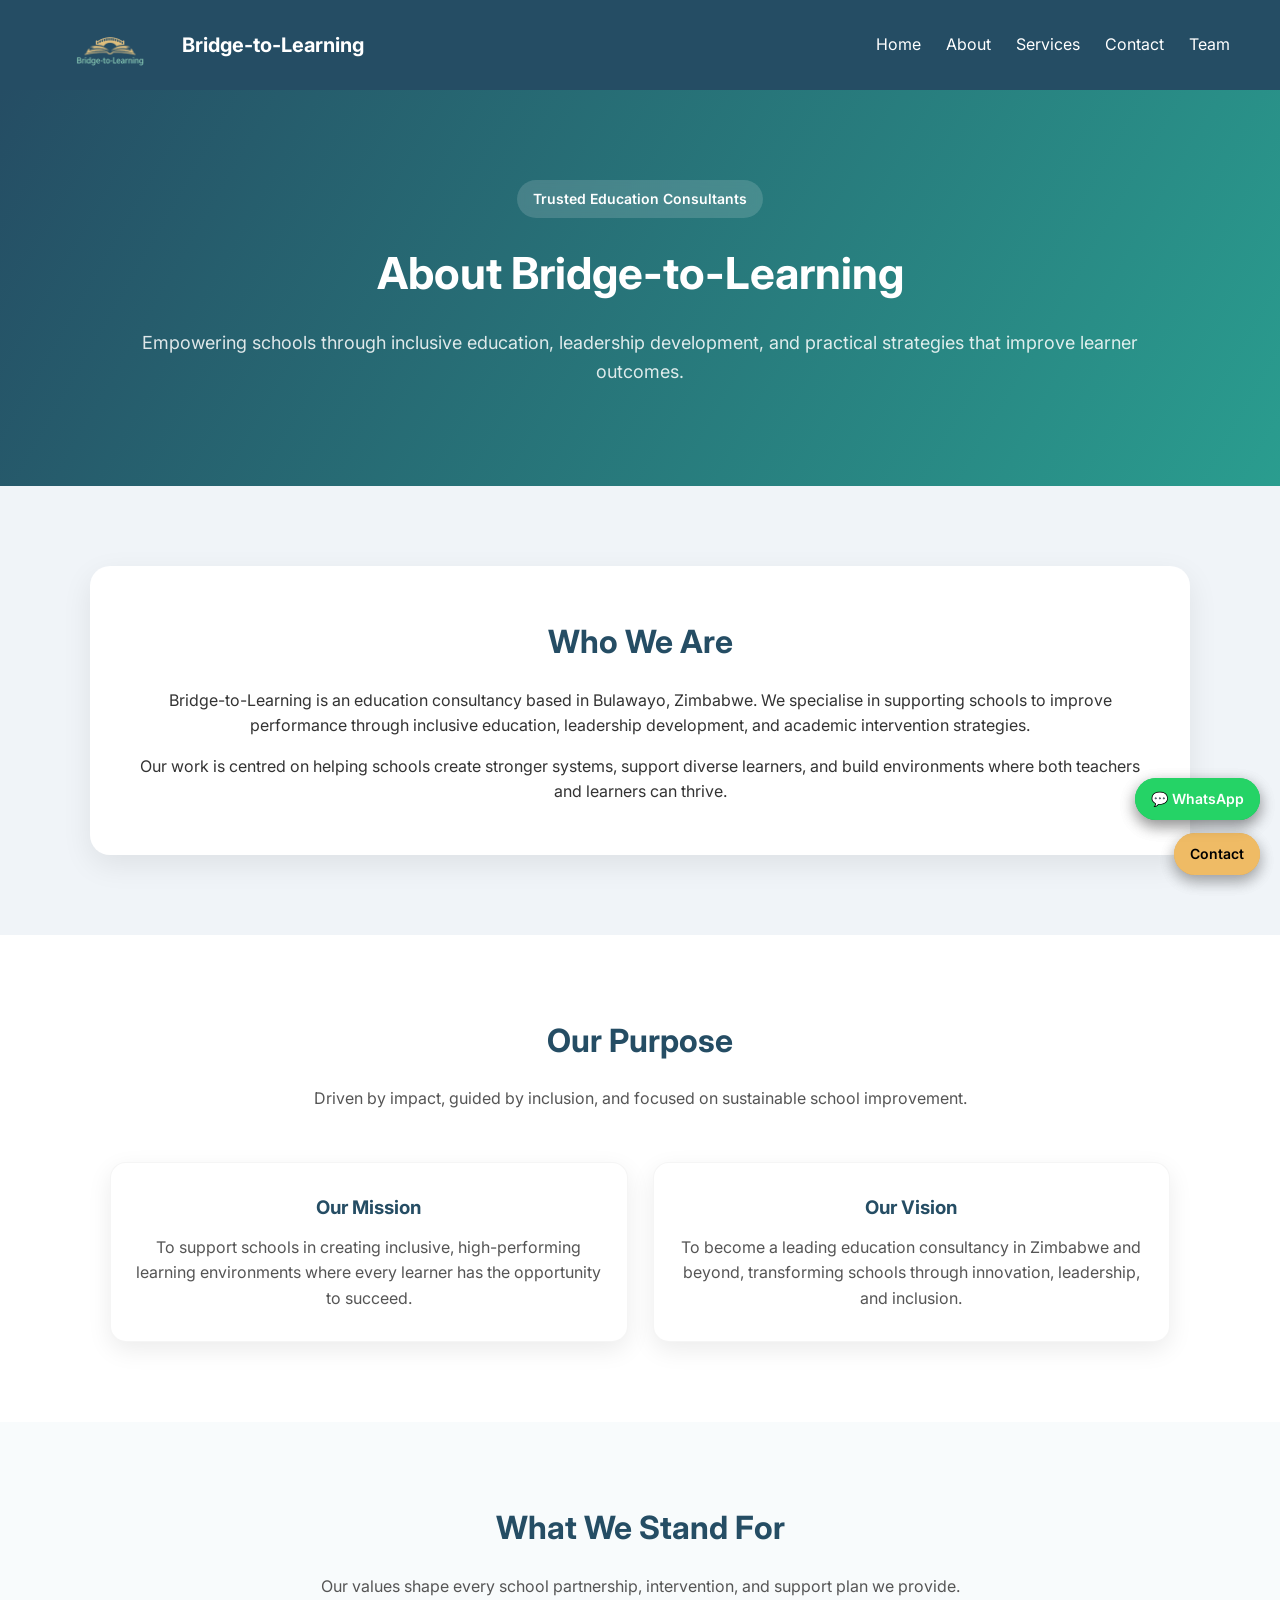
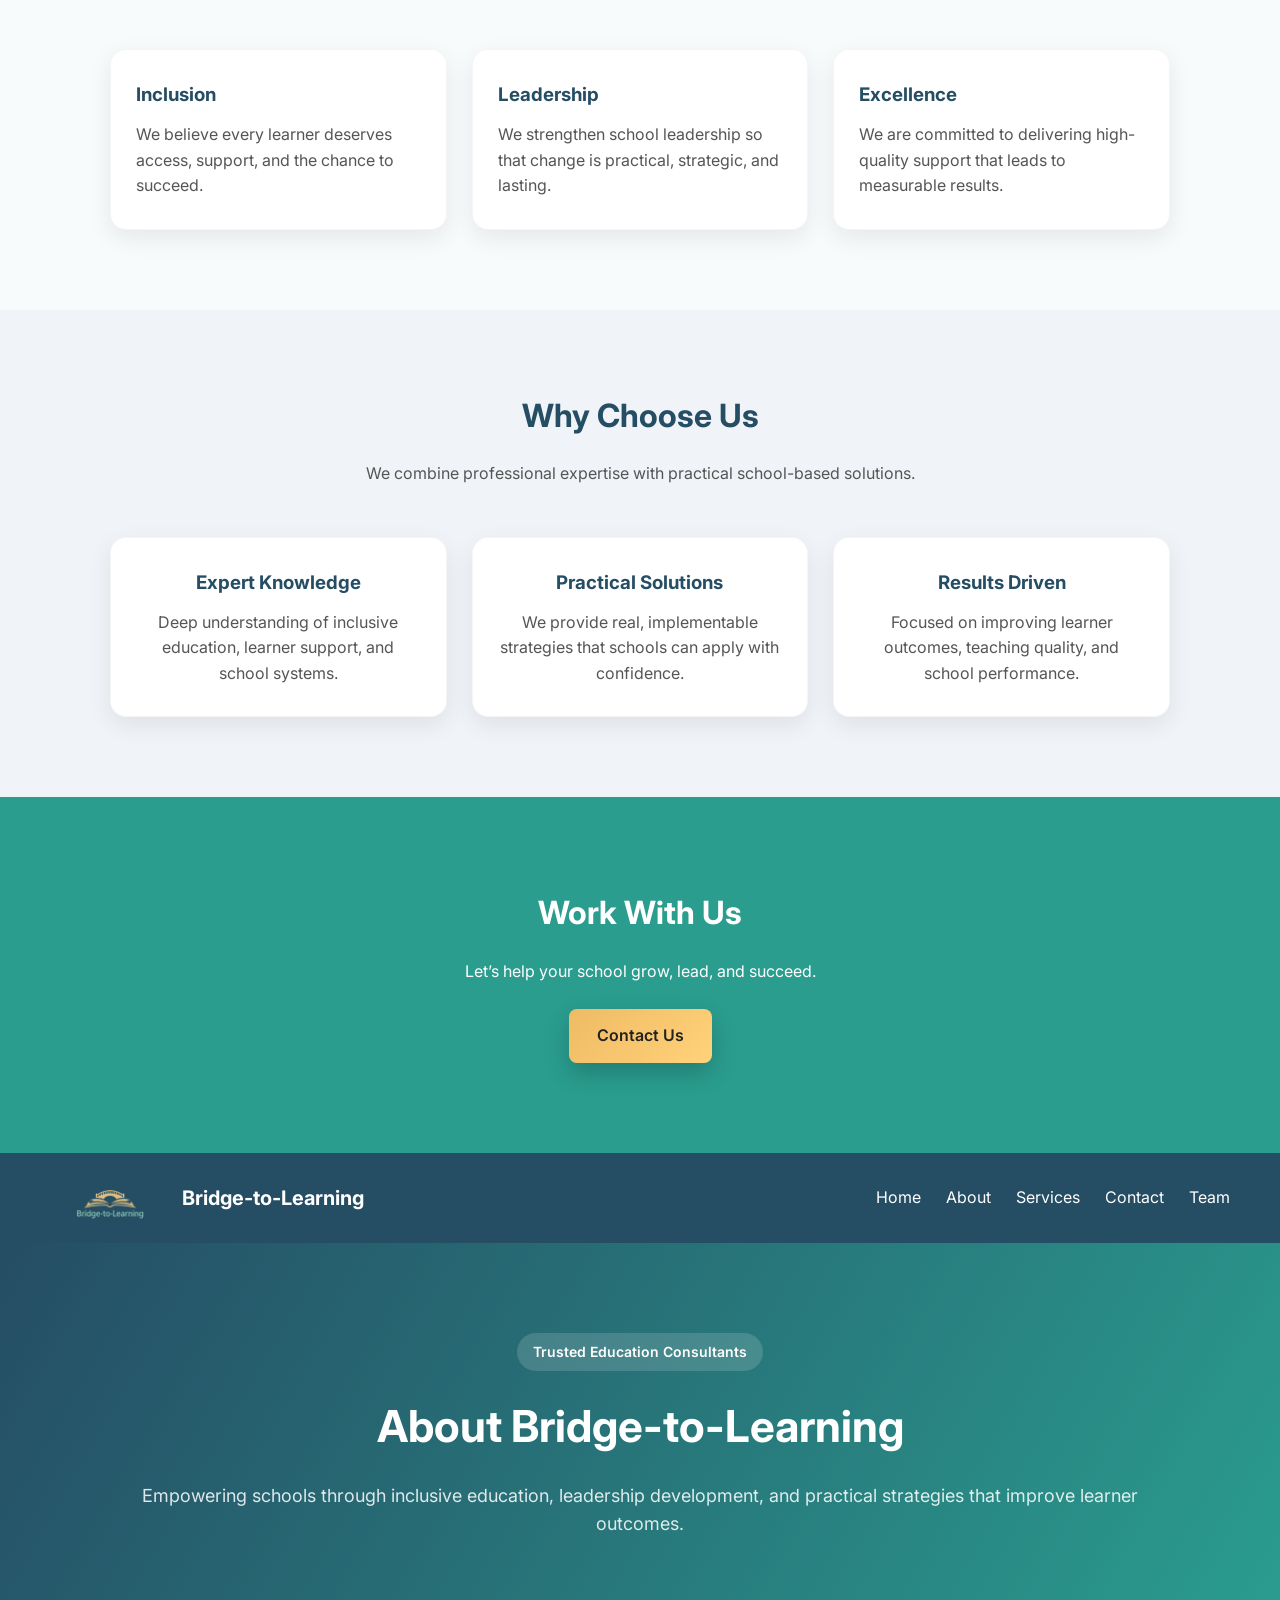
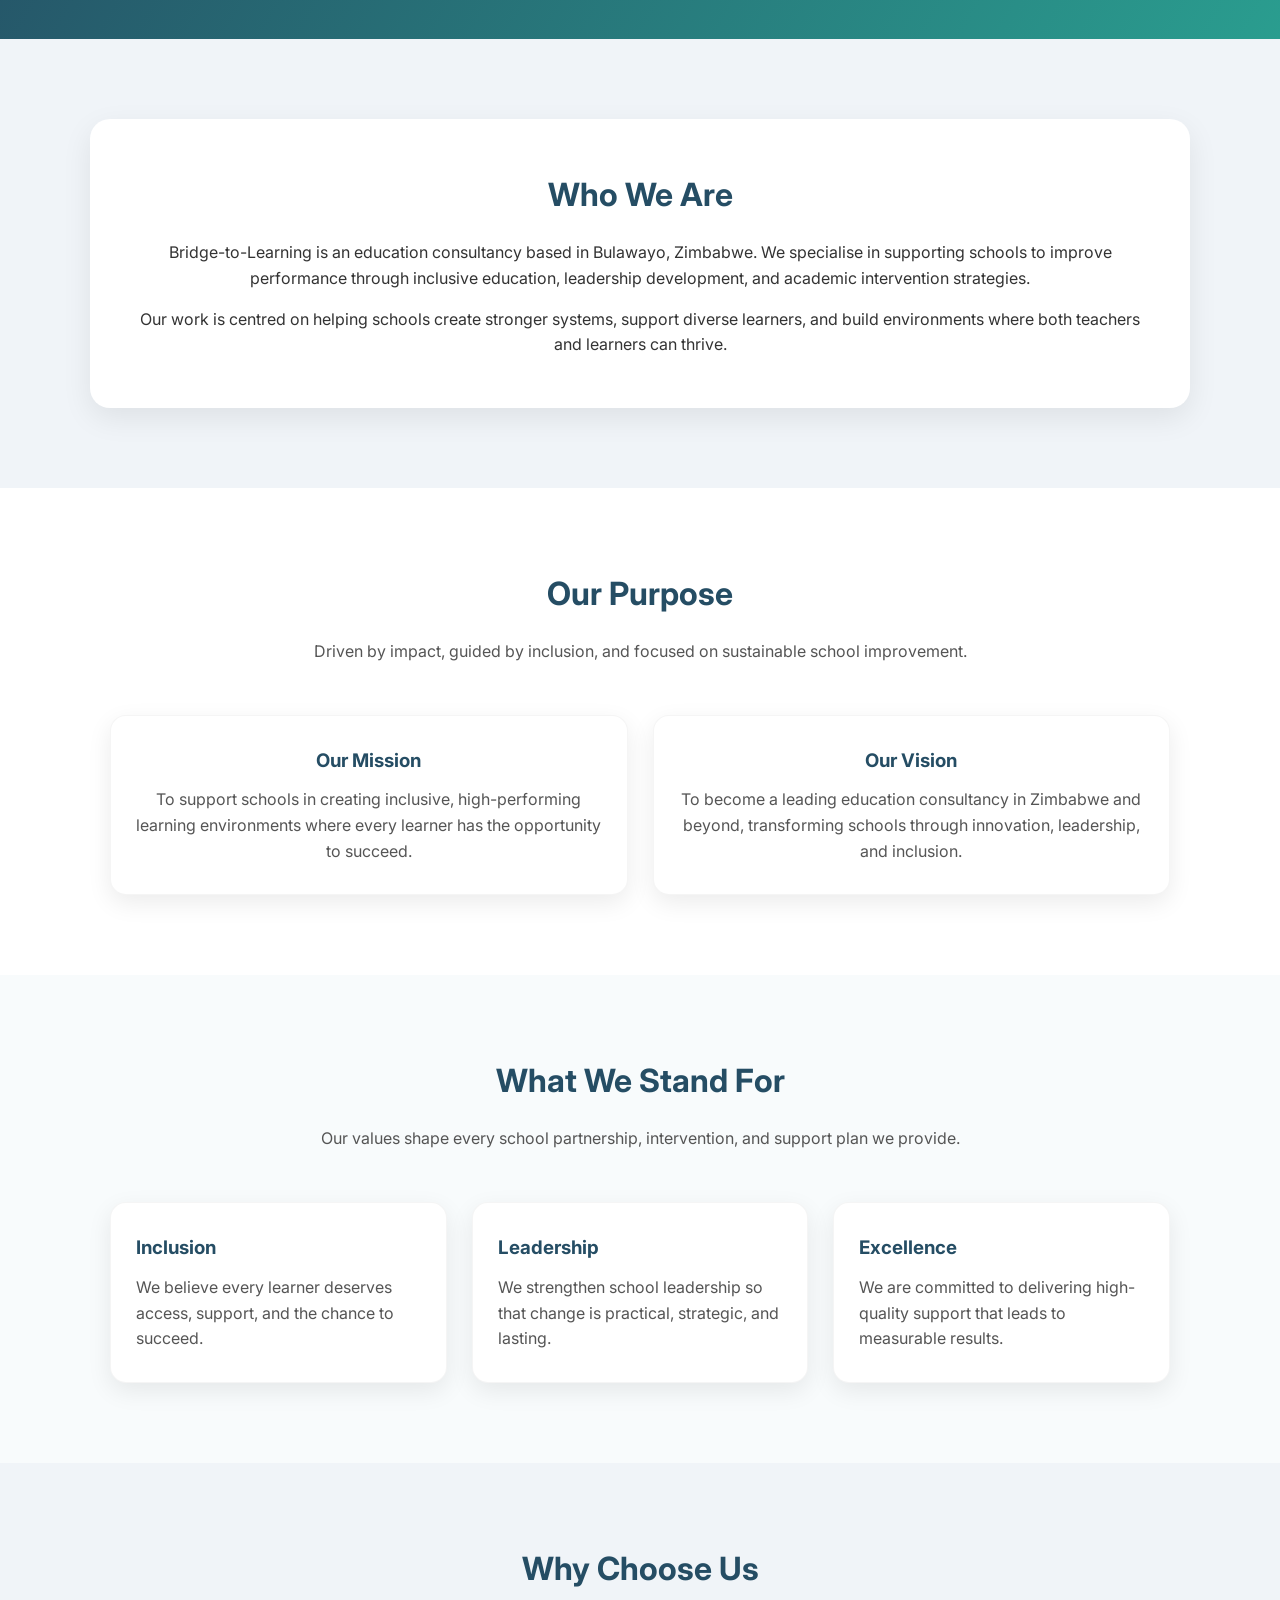
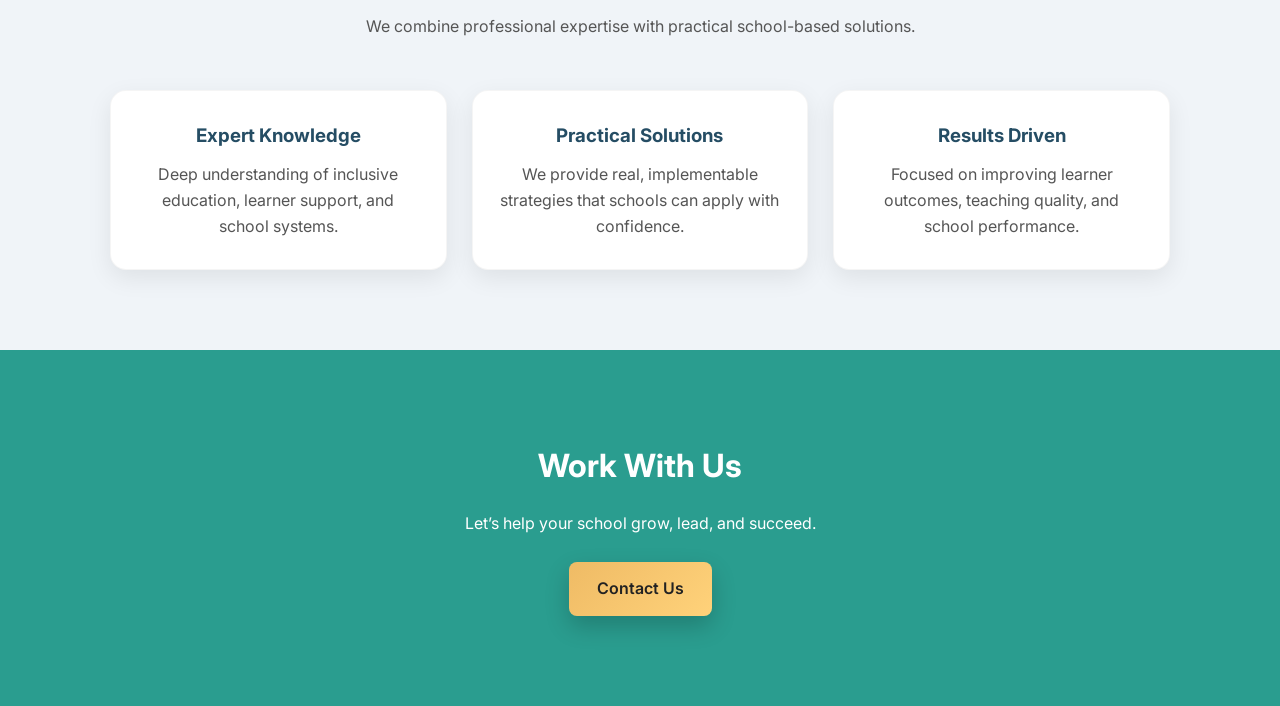
==== commit 705caebc: "resolved merge conflicts" ====
--- a/about.html
+++ b/about.html
@@ -1,183 +1,366 @@
-<!DOCTYPE html>
-<html lang="en">
-<head>
-  <meta charset="UTF-8">
-  <meta name="viewport" content="width=device-width, initial-scale=1.0">
-  <title>About - Bridge-to-Learning</title>
-
-  <!-- Google Analytics -->
-  <script async src="https://www.googletagmanager.com/gtag/js?id=G-YYG0RNJXDR"></script>
-  <script>
-    window.dataLayer = window.dataLayer || [];
-    function gtag(){dataLayer.push(arguments);}
-    gtag('js', new Date());
-    gtag('config', 'G-YYG0RNJXDR');
-  </script>
-
-  <link rel="stylesheet" href="style.css">
-</head>
-
-<body>
-
-<!-- HEADER -->
-<header>
-  <div class="logo">
-    <img src="logo1.png" alt="Bridge-to-Learning Logo">
-    <span>Bridge-to-Learning</span>
-  </div>
-
-  <div class="menu-toggle" id="menu-toggle">☰</div>
-
-  <nav id="nav-menu">
-    <ul>
-      <li><a href="index.html">Home</a></li>
-      <li><a href="about.html">About</a></li>
-      <li><a href="services.html">Services</a></li>
-      <li><a href="contact.html">Contact</a></li>
-      <li><a href="profiles.html">Team</a></li>
-    </ul>
-  </nav>
-</header>
-
-<!-- HERO -->
-<section class="hero about-hero fade-in">
-  <div class="container">
-    <span class="hero-tag">Trusted Education Consultants</span>
-    <h1>About Bridge-to-Learning</h1>
-    <p>
-      Empowering schools through inclusive education, leadership development,
-      and practical strategies that improve learner outcomes.
-    </p>
-  </div>
-</section>
-
-<!-- COMPANY OVERVIEW -->
-<section class="intro fade-in">
-  <div class="container intro-box">
-    <h2>Who We Are</h2>
-    <p>
-      Bridge-to-Learning is an education consultancy based in Bulawayo, Zimbabwe.
-      We specialise in supporting schools to improve performance through inclusive education,
-      leadership development, and academic intervention strategies.
-    </p>
-    <p>
-      Our work is centred on helping schools create stronger systems, support diverse learners,
-      and build environments where both teachers and learners can thrive.
-    </p>
-  </div>
-</section>
-
-<!-- MISSION & VISION -->
-<section class="services-preview fade-in">
-  <div class="container">
-    <div class="section-heading">
-      <h2>Our Purpose</h2>
-      <p>Driven by impact, guided by inclusion, and focused on sustainable school improvement.</p>
-    </div>
-
-    <div class="card-container">
-      <div class="card premium-card">
-        <h3>Our Mission</h3>
-        <p>
-          To support schools in creating inclusive, high-performing learning environments
-          where every learner has the opportunity to succeed.
-        </p>
-      </div>
-
-      <div class="card premium-card">
-        <h3>Our Vision</h3>
-        <p>
-          To become a leading education consultancy in Zimbabwe and beyond,
-          transforming schools through innovation, leadership, and inclusion.
-        </p>
-      </div>
-    </div>
-  </div>
-</section>
-
-<!-- VALUES -->
-<section class="about-values fade-in">
-  <div class="container">
-    <div class="section-heading">
-      <h2>What We Stand For</h2>
-      <p>Our values shape every school partnership, intervention, and support plan we provide.</p>
-    </div>
-
-    <div class="card-container">
-      <div class="card premium-card">
-        <h3>Inclusion</h3>
-        <p>We believe every learner deserves access, support, and the chance to succeed.</p>
-      </div>
-
-      <div class="card premium-card">
-        <h3>Leadership</h3>
-        <p>We strengthen school leadership so that change is practical, strategic, and lasting.</p>
-      </div>
-
-      <div class="card premium-card">
-        <h3>Excellence</h3>
-        <p>We are committed to delivering high-quality support that leads to measurable results.</p>
-      </div>
-    </div>
-  </div>
-</section>
-
-<!-- WHY CHOOSE US -->
-<section class="about-preview fade-in">
-  <div class="container">
-    <div class="section-heading">
-      <h2>Why Choose Us</h2>
-      <p>We combine professional expertise with practical school-based solutions.</p>
-    </div>
-
-    <div class="card-container">
-      <div class="card premium-card">
-        <h3>Expert Knowledge</h3>
-        <p>Deep understanding of inclusive education, learner support, and school systems.</p>
-      </div>
-
-      <div class="card premium-card">
-        <h3>Practical Solutions</h3>
-        <p>We provide real, implementable strategies that schools can apply with confidence.</p>
-      </div>
-
-      <div class="card premium-card">
-        <h3>Results Driven</h3>
-        <p>Focused on improving learner outcomes, teaching quality, and school performance.</p>
-      </div>
-    </div>
-  </div>
-</section>
-
-<!-- CTA -->
-<section class="cta fade-in">
-  <div class="container">
-    <h2>Work With Us</h2>
-    <p>Let’s help your school grow, lead, and succeed.</p>
-
-    <a href="contact.html"
-       class="btn"
-       onclick="return trackContactClick(event, 'About CTA Contact Us')">
-      Contact Us
-    </a>
-  </div>
-</section>
-
-<!-- FLOATING BUTTONS -->
-<a href="contact.html"
-   class="sticky-btn"
-   onclick="return trackContactClick(event, 'About Sticky Contact Button')">
-  Contact
-</a>
-
-<a href="https://wa.me/263772975546"
-   class="whatsapp-btn"
-   target="_blank"
-   onclick="return trackWhatsAppClick(event, 'About Floating WhatsApp')">
-  💬 WhatsApp
-</a>
-
-<script src="script.js"></script>
-
-</body>
+<!DOCTYPE html>
+<html lang="en">
+<head>
+  <meta charset="UTF-8">
+  <meta name="viewport" content="width=device-width, initial-scale=1.0">
+  <title>About - Bridge-to-Learning</title>
+
+  <!-- Google Analytics -->
+  <script async src="https://www.googletagmanager.com/gtag/js?id=G-YYG0RNJXDR"></script>
+  <script>
+    window.dataLayer = window.dataLayer || [];
+    function gtag(){dataLayer.push(arguments);}
+    gtag('js', new Date());
+    gtag('config', 'G-YYG0RNJXDR');
+  </script>
+
+  <link rel="stylesheet" href="style.css">
+</head>
+
+<body>
+
+<!-- HEADER -->
+<header>
+  <div class="logo">
+    <img src="logo1.png" alt="Bridge-to-Learning Logo">
+    <span>Bridge-to-Learning</span>
+  </div>
+
+  <div class="menu-toggle" id="menu-toggle">☰</div>
+
+  <nav id="nav-menu">
+    <ul>
+      <li><a href="index.html">Home</a></li>
+      <li><a href="about.html">About</a></li>
+      <li><a href="services.html">Services</a></li>
+      <li><a href="contact.html">Contact</a></li>
+      <li><a href="profiles.html">Team</a></li>
+    </ul>
+  </nav>
+</header>
+
+<!-- HERO -->
+<section class="hero about-hero fade-in">
+  <div class="container">
+    <span class="hero-tag">Trusted Education Consultants</span>
+    <h1>About Bridge-to-Learning</h1>
+    <p>
+      Empowering schools through inclusive education, leadership development,
+      and practical strategies that improve learner outcomes.
+    </p>
+  </div>
+</section>
+
+<!-- COMPANY OVERVIEW -->
+<section class="intro fade-in">
+  <div class="container intro-box">
+    <h2>Who We Are</h2>
+    <p>
+      Bridge-to-Learning is an education consultancy based in Bulawayo, Zimbabwe.
+      We specialise in supporting schools to improve performance through inclusive education,
+      leadership development, and academic intervention strategies.
+    </p>
+    <p>
+      Our work is centred on helping schools create stronger systems, support diverse learners,
+      and build environments where both teachers and learners can thrive.
+    </p>
+  </div>
+</section>
+
+<!-- MISSION & VISION -->
+<section class="services-preview fade-in">
+  <div class="container">
+    <div class="section-heading">
+      <h2>Our Purpose</h2>
+      <p>Driven by impact, guided by inclusion, and focused on sustainable school improvement.</p>
+    </div>
+
+    <div class="card-container">
+      <div class="card premium-card">
+        <h3>Our Mission</h3>
+        <p>
+          To support schools in creating inclusive, high-performing learning environments
+          where every learner has the opportunity to succeed.
+        </p>
+      </div>
+
+      <div class="card premium-card">
+        <h3>Our Vision</h3>
+        <p>
+          To become a leading education consultancy in Zimbabwe and beyond,
+          transforming schools through innovation, leadership, and inclusion.
+        </p>
+      </div>
+    </div>
+  </div>
+</section>
+
+<!-- VALUES -->
+<section class="about-values fade-in">
+  <div class="container">
+    <div class="section-heading">
+      <h2>What We Stand For</h2>
+      <p>Our values shape every school partnership, intervention, and support plan we provide.</p>
+    </div>
+
+    <div class="card-container">
+      <div class="card premium-card">
+        <h3>Inclusion</h3>
+        <p>We believe every learner deserves access, support, and the chance to succeed.</p>
+      </div>
+
+      <div class="card premium-card">
+        <h3>Leadership</h3>
+        <p>We strengthen school leadership so that change is practical, strategic, and lasting.</p>
+      </div>
+
+      <div class="card premium-card">
+        <h3>Excellence</h3>
+        <p>We are committed to delivering high-quality support that leads to measurable results.</p>
+      </div>
+    </div>
+  </div>
+</section>
+
+<!-- WHY CHOOSE US -->
+<section class="about-preview fade-in">
+  <div class="container">
+    <div class="section-heading">
+      <h2>Why Choose Us</h2>
+      <p>We combine professional expertise with practical school-based solutions.</p>
+    </div>
+
+    <div class="card-container">
+      <div class="card premium-card">
+        <h3>Expert Knowledge</h3>
+        <p>Deep understanding of inclusive education, learner support, and school systems.</p>
+      </div>
+
+      <div class="card premium-card">
+        <h3>Practical Solutions</h3>
+        <p>We provide real, implementable strategies that schools can apply with confidence.</p>
+      </div>
+
+      <div class="card premium-card">
+        <h3>Results Driven</h3>
+        <p>Focused on improving learner outcomes, teaching quality, and school performance.</p>
+      </div>
+    </div>
+  </div>
+</section>
+
+<!-- CTA -->
+<section class="cta fade-in">
+  <div class="container">
+    <h2>Work With Us</h2>
+    <p>Let’s help your school grow, lead, and succeed.</p>
+
+    <a href="contact.html"
+       class="btn"
+       onclick="return trackContactClick(event, 'About CTA Contact Us')">
+      Contact Us
+    </a>
+  </div>
+</section>
+
+<!-- FLOATING BUTTONS -->
+<a href="contact.html"
+   class="sticky-btn"
+   onclick="return trackContactClick(event, 'About Sticky Contact Button')">
+  Contact
+</a>
+
+<a href="https://wa.me/263772975546"
+   class="whatsapp-btn"
+   target="_blank"
+   onclick="return trackWhatsAppClick(event, 'About Floating WhatsApp')">
+  💬 WhatsApp
+</a>
+
+<script src="script.js"></script>
+
+</body>
+</html>
+<!DOCTYPE html>
+<html lang="en">
+<head>
+  <meta charset="UTF-8">
+  <meta name="viewport" content="width=device-width, initial-scale=1.0">
+  <title>About - Bridge-to-Learning</title>
+
+  <!-- Google Analytics -->
+  <script async src="https://www.googletagmanager.com/gtag/js?id=G-YYG0RNJXDR"></script>
+  <script>
+    window.dataLayer = window.dataLayer || [];
+    function gtag(){dataLayer.push(arguments);}
+    gtag('js', new Date());
+    gtag('config', 'G-YYG0RNJXDR');
+  </script>
+
+  <link rel="stylesheet" href="style.css">
+</head>
+
+<body>
+
+<!-- HEADER -->
+<header>
+  <div class="logo">
+    <img src="logo1.png" alt="Bridge-to-Learning Logo">
+    <span>Bridge-to-Learning</span>
+  </div>
+
+  <div class="menu-toggle" id="menu-toggle">☰</div>
+
+  <nav id="nav-menu">
+    <ul>
+      <li><a href="index.html">Home</a></li>
+      <li><a href="about.html">About</a></li>
+      <li><a href="services.html">Services</a></li>
+      <li><a href="contact.html">Contact</a></li>
+      <li><a href="profiles.html">Team</a></li>
+    </ul>
+  </nav>
+</header>
+
+<!-- HERO -->
+<section class="hero about-hero fade-in">
+  <div class="container">
+    <span class="hero-tag">Trusted Education Consultants</span>
+    <h1>About Bridge-to-Learning</h1>
+    <p>
+      Empowering schools through inclusive education, leadership development,
+      and practical strategies that improve learner outcomes.
+    </p>
+  </div>
+</section>
+
+<!-- COMPANY OVERVIEW -->
+<section class="intro fade-in">
+  <div class="container intro-box">
+    <h2>Who We Are</h2>
+    <p>
+      Bridge-to-Learning is an education consultancy based in Bulawayo, Zimbabwe.
+      We specialise in supporting schools to improve performance through inclusive education,
+      leadership development, and academic intervention strategies.
+    </p>
+    <p>
+      Our work is centred on helping schools create stronger systems, support diverse learners,
+      and build environments where both teachers and learners can thrive.
+    </p>
+  </div>
+</section>
+
+<!-- MISSION & VISION -->
+<section class="services-preview fade-in">
+  <div class="container">
+    <div class="section-heading">
+      <h2>Our Purpose</h2>
+      <p>Driven by impact, guided by inclusion, and focused on sustainable school improvement.</p>
+    </div>
+
+    <div class="card-container">
+      <div class="card premium-card">
+        <h3>Our Mission</h3>
+        <p>
+          To support schools in creating inclusive, high-performing learning environments
+          where every learner has the opportunity to succeed.
+        </p>
+      </div>
+
+      <div class="card premium-card">
+        <h3>Our Vision</h3>
+        <p>
+          To become a leading education consultancy in Zimbabwe and beyond,
+          transforming schools through innovation, leadership, and inclusion.
+        </p>
+      </div>
+    </div>
+  </div>
+</section>
+
+<!-- VALUES -->
+<section class="about-values fade-in">
+  <div class="container">
+    <div class="section-heading">
+      <h2>What We Stand For</h2>
+      <p>Our values shape every school partnership, intervention, and support plan we provide.</p>
+    </div>
+
+    <div class="card-container">
+      <div class="card premium-card">
+        <h3>Inclusion</h3>
+        <p>We believe every learner deserves access, support, and the chance to succeed.</p>
+      </div>
+
+      <div class="card premium-card">
+        <h3>Leadership</h3>
+        <p>We strengthen school leadership so that change is practical, strategic, and lasting.</p>
+      </div>
+
+      <div class="card premium-card">
+        <h3>Excellence</h3>
+        <p>We are committed to delivering high-quality support that leads to measurable results.</p>
+      </div>
+    </div>
+  </div>
+</section>
+
+<!-- WHY CHOOSE US -->
+<section class="about-preview fade-in">
+  <div class="container">
+    <div class="section-heading">
+      <h2>Why Choose Us</h2>
+      <p>We combine professional expertise with practical school-based solutions.</p>
+    </div>
+
+    <div class="card-container">
+      <div class="card premium-card">
+        <h3>Expert Knowledge</h3>
+        <p>Deep understanding of inclusive education, learner support, and school systems.</p>
+      </div>
+
+      <div class="card premium-card">
+        <h3>Practical Solutions</h3>
+        <p>We provide real, implementable strategies that schools can apply with confidence.</p>
+      </div>
+
+      <div class="card premium-card">
+        <h3>Results Driven</h3>
+        <p>Focused on improving learner outcomes, teaching quality, and school performance.</p>
+      </div>
+    </div>
+  </div>
+</section>
+
+<!-- CTA -->
+<section class="cta fade-in">
+  <div class="container">
+    <h2>Work With Us</h2>
+    <p>Let’s help your school grow, lead, and succeed.</p>
+
+    <a href="contact.html"
+       class="btn"
+       onclick="return trackContactClick(event, 'About CTA Contact Us')">
+      Contact Us
+    </a>
+  </div>
+</section>
+
+<!-- FLOATING BUTTONS -->
+<a href="contact.html"
+   class="sticky-btn"
+   onclick="return trackContactClick(event, 'About Sticky Contact Button')">
+  Contact
+</a>
+
+<a href="https://wa.me/263772975546"
+   class="whatsapp-btn"
+   target="_blank"
+   onclick="return trackWhatsAppClick(event, 'About Floating WhatsApp')">
+  💬 WhatsApp
+</a>
+
+<script src="script.js"></script>
+
+</body>
 </html>
--- a/style.css
+++ b/style.css
@@ -1,1769 +1,1792 @@
-@import url('https://fonts.googleapis.com/css2?family=Inter:wght@300;400;600;700&display=swap');
-
-/* ======================
-ROOT COLORS
-====================== */
-:root {
-  --primary: #2A9D8F;
-  --secondary: #254D64;
-  --accent: #EFBB65;
-  --light: #F0F4F8;
-  --dark: #254D64;
-  --white: #ffffff;
-  --text-dark: #333333;
-}
-
-/* ======================
-RESET
-====================== */
-* {
-  margin: 0;
-  padding: 0;
-  box-sizing: border-box;
-  font-family: 'Inter', sans-serif;
-}
-
-html {
-  scroll-behavior: smooth;
-}
-
-body {
-  background: var(--light);
-  color: var(--dark);
-  line-height: 1.6;
-  overflow-x: hidden;
-}
-
-/* ======================
-CONTAINER
-====================== */
-.container {
-  width: 100%;
-  max-width: 1100px;
-  margin: 0 auto;
-  padding: 0 20px;
-}
-
-/* ======================
-HEADER
-====================== */
-header {
-  position: sticky;
-  top: 0;
-  z-index: 1000;
-  display: flex;
-  justify-content: space-between;
-  align-items: center;
-  height: 90px;
-  padding: 0 50px;
-  background: var(--dark);
-  color: white;
-}
-
-/* ======================
-LOGO
-====================== */
-.logo {
-  display: flex;
-  align-items: center;
-  gap: 12px;
-  height: 90px;
-  overflow: hidden;
-}
-
-.logo img {
-  height: 120px;
-  width: auto;
-  object-fit: contain;
-  position: relative;
-  top: 6px;
-}
-
-.logo span {
-  font-size: 20px;
-  font-weight: bold;
-}
-
-/* ======================
-NAVIGATION
-====================== */
-nav ul {
-  list-style: none;
-  display: flex;
-  gap: 25px;
-  align-items: center;
-}
-
-nav a {
-  color: white;
-  text-decoration: none;
-  transition: 0.3s;
-}
-
-nav a:hover {
-  color: var(--accent);
-}
-
-/* ======================
-HERO
-====================== */
-.hero {
-  background: linear-gradient(120deg, var(--dark), var(--primary));
-  color: white;
-  text-align: center;
-  padding: 80px 20px 100px;
-}
-
-.hero h1 {
-  font-size: 44px;
-  margin-bottom: 20px;
-}
-
-.hero p {
-  font-size: 18px;
-  color: rgba(255,255,255,0.85);
-}
-
-/* ======================
-BUTTONS (PREMIUM)
-====================== */
-.btn,
-.btn-outline {
-  display: inline-block;
-  padding: 14px 28px;
-  border-radius: 8px;
-  text-decoration: none;
-  font-weight: 600;
-  transition: all 0.3s ease;
-}
-
-.btn {
-  background: linear-gradient(135deg, var(--accent), #ffd27a);
-  color: #222;
-  box-shadow: 0 10px 25px rgba(0,0,0,0.2);
-}
-
-.btn:hover {
-  transform: translateY(-3px);
-  box-shadow: 0 15px 30px rgba(0,0,0,0.3);
-}
-
-.btn-outline {
-  border: 2px solid rgba(255,255,255,0.7);
-  color: white;
-}
-
-.btn-outline:hover {
-  background: white;
-  color: var(--dark);
-}
-
-.hero-buttons {
-  margin-top: 30px;
-  display: flex;
-  gap: 18px;
-  justify-content: center;
-  flex-wrap: wrap;
-}
-
-/* ======================
-HERO STATS
-====================== */
-.hero-stats {
-  margin-top: 35px;
-  display: flex;
-  justify-content: center;
-  align-items: center;
-  gap: 50px;
-  flex-wrap: wrap;
-}
-
-.hero-stats div {
-  text-align: center;
-  min-width: 120px;
-}
-
-.hero-stats strong {
-  display: block;
-  font-size: 24px;
-  line-height: 1;
-  color: white;
-  margin-bottom: 6px;
-}
-
-.hero-stats span {
-  display: block;
-  font-size: 13px;
-  color: rgba(255,255,255,0.85);
-}
-
-/* ======================
-SECTIONS
-====================== */
-section {
-  padding: 80px 20px;
-}
-
-h2 {
-  font-size: 32px;
-  margin-bottom: 20px;
-}
-
-p {
-  font-size: 16px;
-  color: #333;
-}
-
-/* ======================
-SERVICES PREVIEW / GENERAL CARDS
-====================== */
-.services-preview {
-  background: white;
-  text-align: center;
-}
-
-.card-container {
-  display: grid;
-  grid-template-columns: repeat(auto-fit, minmax(260px, 1fr));
-  gap: 25px;
-  margin-top: 50px;
-}
-
-.card {
-  background: white;
-  padding: 30px 25px;
-  border-radius: 12px;
-  box-shadow: 0 8px 25px rgba(0,0,0,0.08);
-  transition: all 0.3s ease;
-}
-
-.card:hover {
-  transform: translateY(-10px);
-  box-shadow: 0 14px 35px rgba(0,0,0,0.12);
-  border-left: 5px solid var(--primary);
-}
-
-/* ======================
-ABOUT PREVIEW
-====================== */
-.about-preview {
-  text-align: center;
-}
-
-.about-preview .btn {
-  margin-top: 25px;
-}
-
-/* ======================
-CTA
-====================== */
-.cta {
-  background: var(--primary);
-  color: white;
-  text-align: center;
-  padding: 90px 20px;
-}
-
-.cta h2,
-.cta p {
-  color: white;
-}
-
-.cta p {
-  max-width: 600px;
-  margin: 0 auto;
-}
-
-.cta .btn {
-  margin-top: 25px;
-}
-
-/* ======================
-FLOATING BUTTONS
-====================== */
-.sticky-btn {
-  position: fixed;
-  bottom: 25px;
-  right: 20px;
-  background: var(--accent);
-  color: black;
-  padding: 10px 16px;
-  font-size: 14px;
-  border-radius: 50px;
-  text-decoration: none;
-  font-weight: 600;
-  box-shadow: 0 6px 15px rgba(0,0,0,0.2);
-  transition: background 0.3s ease, box-shadow 0.3s ease, transform 0.3s ease;
-  z-index: 999;
-  opacity: 0;
-  transform: translateX(80px);
-  animation: slideInRight 0.6s ease forwards;
-  animation-delay: 0.4s;
-}
-
-.sticky-btn:hover {
-  transform: translateX(0) translateY(-3px) scale(1.05);
-  box-shadow: 0 10px 25px rgba(0,0,0,0.3);
-}
-
-.whatsapp-btn {
-  position: fixed;
-  bottom: 80px;
-  right: 20px;
-  background: #25D366;
-  color: white;
-  padding: 10px 16px;
-  font-size: 14px;
-  border-radius: 50px;
-  text-decoration: none;
-  font-weight: 600;
-  display: flex;
-  align-items: center;
-  gap: 6px;
-  box-shadow: 0 6px 15px rgba(0,0,0,0.25);
-  transition: background 0.3s ease, box-shadow 0.3s ease, transform 0.3s ease;
-  z-index: 999;
-  opacity: 0;
-  transform: translateX(80px);
-  animation:
-    slideInRight 0.6s ease forwards,
-    whatsappPulse 2s infinite 1s;
-  animation-delay: 0.2s, 1s;
-}
-
-.whatsapp-btn:hover {
-  transform: translateX(0) translateY(-3px) scale(1.05);
-  background: #1ebe5d;
-  box-shadow: 0 12px 25px rgba(0,0,0,0.3);
-}
-
-@keyframes slideInRight {
-  to {
-    opacity: 1;
-    transform: translateX(0);
-  }
-}
-
-@keyframes whatsappPulse {
-  0% {
-    box-shadow: 0 6px 15px rgba(0,0,0,0.25), 0 0 0 0 rgba(37, 211, 102, 0.6);
-  }
-  70% {
-    box-shadow: 0 6px 15px rgba(0,0,0,0.25), 0 0 0 12px rgba(37, 211, 102, 0);
-  }
-  100% {
-    box-shadow: 0 6px 15px rgba(0,0,0,0.25), 0 0 0 0 rgba(37, 211, 102, 0);
-  }
-}
-
-/* ======================
-MOBILE NAV
-====================== */
-.menu-toggle {
-  display: none;
-  font-size: 28px;
-  cursor: pointer;
-}
-
-/* ======================
-ABOUT PAGE PREMIUM
-====================== */
-.about-hero {
-  padding: 90px 20px 100px;
-}
-
-.hero-tag {
-  display: inline-block;
-  background: rgba(255,255,255,0.15);
-  color: white;
-  padding: 8px 16px;
-  border-radius: 50px;
-  font-size: 14px;
-  font-weight: 600;
-  margin-bottom: 20px;
-  backdrop-filter: blur(6px);
-}
-
-.intro-box {
-  background: white;
-  padding: 50px 40px;
-  border-radius: 20px;
-  box-shadow: 0 10px 30px rgba(0,0,0,0.08);
-  text-align: center;
-}
-
-.intro-box p + p {
-  margin-top: 15px;
-}
-
-.section-heading {
-  text-align: center;
-  margin-bottom: 20px;
-}
-
-.section-heading p {
-  max-width: 700px;
-  margin: 0 auto;
-  color: #555;
-}
-
-.about-values {
-  background: #f8fbfc;
-}
-
-.premium-card {
-  border: 1px solid rgba(0,0,0,0.04);
-  border-radius: 16px;
-}
-
-.premium-card h3 {
-  margin-bottom: 12px;
-  color: var(--dark);
-}
-
-.premium-card p {
-  color: #555;
-}
-
-/* ======================
-SERVICES PAGE PREMIUM
-====================== */
-.services-hero {
-  padding: 90px 20px 100px;
-}
-
-.services-page {
-  background: #f8fbfc;
-}
-
-.services-grid {
-  display: grid;
-  grid-template-columns: repeat(auto-fit, minmax(280px, 1fr));
-  gap: 25px;
-  margin-top: 40px;
-}
-
-.premium-service-card {
-  background: white;
-  padding: 30px 25px;
-  border-radius: 18px;
-  box-shadow: 0 8px 25px rgba(0,0,0,0.08);
-  border: 1px solid rgba(0,0,0,0.04);
-  transition: all 0.3s ease;
-}
-
-.premium-service-card:hover {
-  transform: translateY(-10px);
-  box-shadow: 0 14px 35px rgba(0,0,0,0.12);
-  border-left: 5px solid var(--primary);
-}
-
-.premium-service-card h3 {
-  margin-bottom: 16px;
-  color: var(--dark);
-  font-size: 22px;
-}
-
-.premium-service-card ul {
-  padding-left: 20px;
-}
-
-.premium-service-card li {
-  margin-bottom: 10px;
-  color: #555;
-}
-
-.service-block ul li::marker {
-  color: var(--primary);
-}
-
-/* ======================
-CONTACT PAGE LAYOUT
-====================== */
-.contact-hero {
-  padding: 90px 20px 100px;
-}
-
-.contact-grid {
-  display: grid;
-  grid-template-columns: 1.1fr 0.9fr;
-  gap: 30px;
-  margin-top: 40px;
-  align-items: start;
-}
-
-.contact-left-column {
-  display: flex;
-  flex-direction: column;
-  gap: 25px;
-}
-
-.premium-form,
-.premium-contact-card {
-  background: white;
-  padding: 35px 30px;
-  border-radius: 20px;
-  box-shadow: 0 10px 30px rgba(0,0,0,0.08);
-}
-
-/* ======================
-CONTACT FORM
-====================== */
-.contact-form {
-  display: flex;
-  flex-direction: column;
-  gap: 18px;
-}
-
-.contact-form input,
-.contact-form textarea {
-  width: 100%;
-  padding: 15px 16px;
-  border: 1px solid #d9e2e8;
-  border-radius: 12px;
-  font-size: 15px;
-  outline: none;
-  transition: all 0.3s ease;
-  background: #fcfdfe;
-}
-
-.contact-form input:focus,
-.contact-form textarea:focus {
-  border-color: var(--primary);
-  box-shadow: 0 0 0 3px rgba(42, 157, 143, 0.12);
-}
-
-.contact-form textarea {
-  resize: vertical;
-  min-height: 140px;
-}
-
-/* ======================
-FORM SUCCESS MESSAGE
-====================== */
-.form-success {
-  display: none;
-  margin-top: 10px;
-  padding: 14px 16px;
-  border-radius: 12px;
-  background: #ecfdf3;
-  color: #127a46;
-  font-weight: 600;
-  border: 1px solid #b7ebc9;
-}
-
-.show-success {
-  display: block;
-  animation: fadeUp 0.4s ease;
-}
-
-@keyframes fadeUp {
-  from {
-    opacity: 0;
-    transform: translateY(8px);
-  }
-  to {
-    opacity: 1;
-    transform: translateY(0);
-  }
-}
-
-/* ======================
-CONTACT DETAILS
-====================== */
-.contact-details h3 {
-  margin-bottom: 20px;
-  color: var(--dark);
-  font-size: 24px;
-}
-
-.contact-item {
-  padding: 14px 0;
-  border-bottom: 1px solid #eef2f5;
-}
-
-.contact-item:last-child {
-  border-bottom: none;
-}
-
-.contact-item p {
-  margin: 0;
-}
-
-.contact-item p + p {
-  margin-top: 6px;
-  color: #555;
-}
-
-/* ======================
-EMAIL CARDS
-====================== */
-.premium-email-list {
-  margin-top: 12px;
-  display: flex;
-  flex-direction: column;
-  gap: 14px;
-}
-
-.email-card {
-  display: flex;
-  align-items: center;
-  justify-content: flex-start;
-  gap: 14px;
-  padding: 18px;
-  background: #fff;
-  border: 1px solid rgba(37, 77, 100, 0.08);
-  border-radius: 18px;
-  text-decoration: none;
-  transition: all 0.3s ease;
-  box-shadow: 0 10px 25px rgba(0, 0, 0, 0.05);
-  margin-bottom: 14px;
-}
-
-.email-card:hover {
-  transform: translateY(-4px);
-  border-color: rgba(42, 157, 143, 0.35);
-  box-shadow: 0 12px 28px rgba(0,0,0,0.08);
-  background: white;
-}
-
-.email-icon {
-  width: 46px;
-  height: 46px;
-  min-width: 46px;
-  border-radius: 50%;
-  background: linear-gradient(135deg, var(--primary), #47b9ab);
-  color: white;
-  display: flex;
-  align-items: center;
-  justify-content: center;
-  font-size: 20px;
-  box-shadow: 0 8px 18px rgba(42, 157, 143, 0.22);
-}
-
-.email-content {
-  display: flex;
-  flex-direction: column;
-  align-items: flex-start;
-  justify-content: center;
-  text-align: left;
-  min-width: 0;
-  flex: 1;
-}
-
-.email-label {
-  font-size: 13px;
-  font-weight: 600;
-  color: var(--primary);
-  margin-bottom: 3px;
-  text-transform: uppercase;
-  letter-spacing: 0.4px;
-  display: block;
-  width: 100%;
-  text-align: left;
-}
-
-.email-address {
-  font-size: 15px;
-  color: var(--dark);
-  word-break: break-word;
-  display: block;
-  width: 100%;
-  text-align: left;
-}
-
-/* ======================
-PHONE CARDS
-====================== */
-.premium-phone-list {
-  margin-top: 12px;
-  display: flex;
-  flex-direction: column;
-  gap: 14px;
-}
-
-.phone-card {
-  display: flex;
-  align-items: center;
-  justify-content: space-between;
-  gap: 14px;
-  padding: 18px;
-  background: #fff;
-  border: 1px solid rgba(37, 77, 100, 0.08);
-  border-radius: 18px;
-  text-decoration: none;
-  transition: all 0.3s ease;
-  box-shadow: 0 10px 25px rgba(0, 0, 0, 0.05);
-  margin-bottom: 14px;
-}
-
-.phone-card:hover {
-  transform: translateY(-4px);
-  border-color: rgba(42, 157, 143, 0.35);
-  box-shadow: 0 12px 28px rgba(0,0,0,0.08);
-  background: white;
-}
-
-.phone-icon {
-  width: 46px;
-  height: 46px;
-  min-width: 46px;
-  border-radius: 50%;
-  background: linear-gradient(135deg, var(--primary), #47b9ab);
-  color: white;
-  display: flex;
-  align-items: center;
-  justify-content: center;
-  font-size: 20px;
-  box-shadow: 0 8px 18px rgba(42, 157, 143, 0.22);
-}
-
-.phone-content {
-  display: flex;
-  flex-direction: column;
-  min-width: 0;
-}
-
-.phone-label {
-  font-size: 13px;
-  font-weight: 600;
-  color: var(--primary);
-  margin-bottom: 3px;
-  text-transform: uppercase;
-  letter-spacing: 0.4px;
-}
-
-.phone-number {
-  font-size: 15px;
-  color: var(--dark);
-}
-
-/* ======================
-LOCATION CARD
-====================== */
-.location-card {
-  display: flex;
-  align-items: flex-start;
-  gap: 14px;
-  padding: 16px 18px;
-  background: linear-gradient(135deg, #f8fbfc, #eef6f8);
-  border: 1px solid rgba(42, 157, 143, 0.12);
-  border-radius: 14px;
-  box-shadow: 0 6px 18px rgba(0,0,0,0.04);
-  transition: all 0.3s ease;
-}
-
-.location-card:hover {
-  transform: translateY(-4px);
-  border-color: rgba(42, 157, 143, 0.35);
-  box-shadow: 0 12px 28px rgba(0,0,0,0.08);
-  background: white;
-}
-
-.location-icon {
-  width: 46px;
-  height: 46px;
-  min-width: 46px;
-  border-radius: 50%;
-  background: linear-gradient(135deg, var(--primary), #47b9ab);
-  color: white;
-  display: flex;
-  align-items: center;
-  justify-content: center;
-  font-size: 20px;
-  box-shadow: 0 8px 18px rgba(42, 157, 143, 0.22);
-}
-
-.location-content {
-  display: flex;
-  flex-direction: column;
-}
-
-.location-label {
-  font-size: 13px;
-  font-weight: 600;
-  color: var(--primary);
-  text-transform: uppercase;
-  letter-spacing: 0.4px;
-  margin-bottom: 4px;
-}
-
-.location-address {
-  font-size: 15px;
-  color: var(--dark);
-  margin-bottom: 8px;
-}
-
-.location-link {
-  font-size: 13px;
-  color: var(--primary);
-  text-decoration: none;
-  font-weight: 600;
-  transition: 0.3s;
-}
-
-.location-link:hover {
-  text-decoration: underline;
-}
-
-/* ======================
-CONTACT MAP
-====================== */
-.contact-map {
-  width: 100%;
-}
-
-.map-card.contact-map {
-  background: white;
-  border-radius: 20px;
-  overflow: hidden;
-  box-shadow: 0 10px 30px rgba(0,0,0,0.08);
-  padding: 0;
-  height: 320px;
-  min-height: 320px;
-}
-
-.map-card.contact-map iframe {
-  display: block;
-  width: 100%;
-  height: 320px;
-  border: 0;
-}
-
-/* ======================
-OPTIONAL MAP SECTION
-====================== */
-.map-section {
-  background: #f8fbfc;
-}
-
-/* =========================
-   CONTACT PAGE PREMIUM UPGRADES
-========================= */
-.response-badge {
-  margin-top: 20px;
-  display: inline-flex;
-  align-items: center;
-  gap: 10px;
-  background: rgba(255, 255, 255, 0.18);
-  color: #fff;
-  padding: 12px 18px;
-  border-radius: 999px;
-  backdrop-filter: blur(10px);
-  font-size: 0.95rem;
-  font-weight: 600;
-  box-shadow: 0 8px 20px rgba(0, 0, 0, 0.12);
-}
-
-.input-group {
-  position: relative;
-  margin-bottom: 18px;
-}
-
-.input-group .input-icon {
-  position: absolute;
-  top: 16px;
-  left: 14px;
-  font-size: 1rem;
-  z-index: 2;
-}
-
-.input-group input,
-.input-group select,
-.input-group textarea {
-  width: 100%;
-  padding: 14px 16px 14px 46px;
-  border: 1px solid rgba(37, 77, 100, 0.15);
-  border-radius: 14px;
-  background: #fff;
-  font-size: 1rem;
-  color: var(--text-dark);
-  outline: none;
-  transition: all 0.3s ease;
-}
-
-.input-group textarea {
-  resize: vertical;
-  min-height: 150px;
-}
-
-.input-group input:focus,
-.input-group select:focus,
-.input-group textarea:focus {
-  border-color: var(--primary);
-  box-shadow: 0 0 0 4px rgba(42, 157, 143, 0.12);
-}
-
-.textarea-group .input-icon {
-  top: 18px;
-}
-
-.submit-btn {
-  position: relative;
-  display: inline-flex;
-  align-items: center;
-  justify-content: center;
-  gap: 10px;
-  min-width: 190px;
-}
-
-.btn-loader {
-  width: 18px;
-  height: 18px;
-  border: 2px solid rgba(255, 255, 255, 0.5);
-  border-top-color: #fff;
-  border-radius: 50%;
-  display: none;
-  animation: spin 0.8s linear infinite;
-}
-
-.submit-btn.loading .btn-loader {
-  display: inline-block;
-}
-
-.submit-btn.loading .btn-text {
-  opacity: 0.85;
-}
-
-.submit-btn:disabled {
-  opacity: 0.9;
-  cursor: not-allowed;
-}
-
-@keyframes spin {
-  to {
-    transform: rotate(360deg);
-  }
-}
-
-.premium-hover-card {
-  transition: transform 0.3s ease, box-shadow 0.3s ease, border-color 0.3s ease;
-}
-
-.premium-hover-card:hover {
-  transform: translateY(-4px);
-  box-shadow: 0 18px 35px rgba(37, 77, 100, 0.12);
-  border-color: rgba(42, 157, 143, 0.25);
-}
-
-.card-main-link {
-  display: flex;
-  align-items: center;
-  gap: 14px;
-  text-decoration: none;
-  color: inherit;
-  flex: 1;
-}
-
-.copy-btn {
-  border: none;
-  background: linear-gradient(135deg, var(--primary), var(--secondary));
-  color: #fff;
-  padding: 9px 14px;
-  border-radius: 10px;
-  font-size: 0.85rem;
-  font-weight: 600;
-  cursor: pointer;
-  transition: transform 0.25s ease, opacity 0.25s ease;
-  white-space: nowrap;
-}
-
-.copy-btn:hover {
-  transform: translateY(-2px);
-  opacity: 0.95;
-}
-
-.hours-card {
-  background: #fff;
-  border: 1px solid rgba(37, 77, 100, 0.08);
-  border-radius: 18px;
-  padding: 18px;
-  box-shadow: 0 10px 25px rgba(0, 0, 0, 0.05);
-}
-
-.hours-row {
-  display: flex;
-  justify-content: space-between;
-  gap: 15px;
-  padding: 12px 0;
-  border-bottom: 1px solid rgba(37, 77, 100, 0.08);
-  font-size: 0.96rem;
-}
-
-.hours-row:last-child {
-  border-bottom: none;
-}
-
-.faq-section {
-  padding: 80px 20px;
-  background: linear-gradient(180deg, #f8fbfd 0%, #eef5f8 100%);
-}
-
-.faq-container {
-  max-width: 900px;
-  margin: 0 auto;
-}
-
-.faq-item {
-  background: #fff;
-  border-radius: 18px;
-  margin-bottom: 16px;
-  padding: 0;
-  overflow: hidden;
-  border: 1px solid rgba(37, 77, 100, 0.08);
-  box-shadow: 0 10px 25px rgba(0, 0, 0, 0.05);
-}
-
-.faq-item summary {
-  list-style: none;
-  cursor: pointer;
-  padding: 20px 24px;
-  font-weight: 700;
-  color: var(--secondary);
-  position: relative;
-  transition: background 0.3s ease;
-}
-
-.faq-item summary::-webkit-details-marker {
-  display: none;
-}
-
-.faq-item summary::after {
-  content: "+";
-  position: absolute;
-  right: 24px;
-  top: 50%;
-  transform: translateY(-50%);
-  font-size: 1.4rem;
-  color: var(--primary);
-}
-
-.faq-item[open] summary::after {
-  content: "−";
-}
-
-.faq-item[open] summary {
-  background: rgba(42, 157, 143, 0.06);
-}
-
-.faq-item p {
-  padding: 0 24px 22px;
-  margin: 0;
-  color: #555;
-  line-height: 1.7;
-}
-
-.form-success {
-  display: none;
-  margin-top: 18px;
-  padding: 14px 16px;
-  border-radius: 12px;
-  background: rgba(42, 157, 143, 0.12);
-  color: var(--secondary);
-  font-weight: 600;
-}
-
-.form-success.show-success {
-  display: block;
-}
-
-/* =========================
-   CONTACT EXTRA STACK
-========================= */
-.contact-extra-stack {
-  margin-top: 20px;
-}
-
-.urgent-box {
-  background: #fff;
-  padding: 40px 34px;
-  border-radius: 18px;
-  border: 1px solid rgba(37, 77, 100, 0.08);
-  box-shadow: 0 10px 25px rgba(0, 0, 0, 0.06);
-  transition: transform 0.3s ease, box-shadow 0.3s ease;
-}
-
-.urgent-box:hover {
-  transform: translateY(-4px);
-  box-shadow: 0 18px 35px rgba(37, 77, 100, 0.12);
-}
-
-.urgent-box h4 {
-  margin-bottom: 14px;
-  color: var(--secondary);
-  font-size: 1.1rem;
-  font-weight: 700;
-}
-
-.urgent-box p {
-  margin-bottom: 14px;
-  color: #555;
-  line-height: 1.7;
-}
-
-.urgent-btn {
-  display: inline-block;
-}
-
-/* ======================
-PROFILES PAGE
-====================== */
-.profiles-section {
-  background: #f8fbfc;
-}
-
-.profiles-section h2 {
-  text-align: center;
-}
-
-.profiles-intro {
-  max-width: 760px;
-  margin: 0 auto 50px;
-  text-align: center;
-  color: #555;
-}
-
-/* MAIN 2-COLUMN PERSON LAYOUT */
-.profile-container {
-  display: grid;
-  grid-template-columns: repeat(2, minmax(320px, 1fr));
-  gap: 32px;
-  align-items: stretch;
-}
-
-/* EACH PERSON GROUP */
-.profile-group {
-  display: grid;
-  grid-template-rows: auto 1fr 1fr;
-  gap: 22px;
-  align-items: stretch;
-  height: 100%;
-  opacity: 1;
-  transition: opacity 0.3s ease;
-}
-
-.profile-card {
-  position: relative;
-  overflow: hidden;
-  background: white;
-  border-radius: 20px;
-  padding: 28px 24px;
-  box-shadow: 0 10px 30px rgba(0,0,0,0.08);
-  border: 1px solid rgba(0,0,0,0.04);
-  transition: transform 0.3s ease, box-shadow 0.3s ease, border-color 0.3s ease;
-  height: 100%;
-}
-
-.profile-card:hover {
-  transform: translateY(-6px);
-  box-shadow: 0 18px 36px rgba(0,0,0,0.12);
-  border-color: rgba(42, 157, 143, 0.18);
-}
-
-.profile-card::after {
-  content: "";
-  position: absolute;
-  width: 200px;
-  height: 200px;
-  background: radial-gradient(circle, rgba(42,157,143,0.18), transparent 70%);
-  top: -50%;
-  left: -50%;
-  opacity: 0;
-  transition: opacity 0.3s ease;
-}
-
-.profile-card:hover::after {
-  opacity: 1;
-}
-
-.main-card {
-  text-align: center;
-  position: relative;
-  overflow: hidden;
-  padding-top: 34px;
-}
-
-.main-card::before {
-  content: "";
-  position: absolute;
-  top: 0;
-  left: 0;
-  width: 100%;
-  height: 6px;
-  background: linear-gradient(90deg, var(--primary), var(--accent));
-}
-
-.profile-badge {
-  display: inline-block;
-  background: linear-gradient(135deg, var(--primary), #47b9ab);
-  color: white;
-  padding: 8px 14px;
-  border-radius: 999px;
-  font-size: 12px;
-  font-weight: 700;
-  margin-bottom: 18px;
-  box-shadow: 0 8px 20px rgba(42, 157, 143, 0.22);
-  animation: floatBadge 3s ease-in-out infinite;
-}
-
-.main-card img {
-  width: 130px;
-  height: 130px;
-  object-fit: cover;
-  border-radius: 50%;
-  display: block;
-  margin: 0 auto 18px;
-  border: 5px solid #f4fbfb;
-  box-shadow:
-    0 0 0 6px rgba(42, 157, 143, 0.08),
-    0 12px 28px rgba(0,0,0,0.12),
-    0 0 24px rgba(42, 157, 143, 0.12);
-  transition: transform 0.3s ease, box-shadow 0.3s ease;
-}
-
-.main-card:hover img {
-  transform: scale(1.03);
-  box-shadow:
-    0 0 0 8px rgba(42, 157, 143, 0.1),
-    0 16px 34px rgba(0,0,0,0.14),
-    0 0 30px rgba(42, 157, 143, 0.16);
-}
-
-.main-card h3 {
-  font-size: 24px;
-  color: var(--dark);
-  margin-bottom: 6px;
-}
-
-.role {
-  display: inline-block;
-  color: var(--primary);
-  font-weight: 700;
-  font-size: 14px;
-  margin-bottom: 14px;
-  text-transform: uppercase;
-  letter-spacing: 0.4px;
-}
-
-.profile-summary {
-  color: #555;
-  max-width: 420px;
-  margin: 0 auto;
-}
-
-.info-card {
-  text-align: left;
-  display: flex;
-  flex-direction: column;
-  justify-content: flex-start;
-}
-
-.card-icon {
-  width: 48px;
-  height: 48px;
-  border-radius: 14px;
-  display: flex;
-  align-items: center;
-  justify-content: center;
-  background: linear-gradient(135deg, rgba(42, 157, 143, 0.14), rgba(71, 185, 171, 0.2));
-  font-size: 22px;
-  margin-bottom: 16px;
-}
-
-.info-card h4 {
-  font-size: 20px;
-  color: var(--dark);
-  margin-bottom: 14px;
-}
-
-.info-card ul {
-  padding-left: 20px;
-  margin: 0;
-}
-
-.info-card li {
-  margin-bottom: 10px;
-  color: #555;
-  transition: transform 0.25s ease, color 0.25s ease;
-}
-
-.info-card li:last-child {
-  margin-bottom: 0;
-}
-
-.info-card li:hover {
-  transform: translateX(6px);
-  color: var(--primary);
-}
-
-/* SOFT ENTRANCE */
-.profile-group .profile-card,
-.testimonials .card {
-  opacity: 0;
-  transform: translateY(24px);
-  animation: profileFadeUp 0.8s ease forwards;
-}
-
-.profile-group .profile-card:nth-child(1) {
-  animation-delay: 0.1s;
-}
-
-.profile-group .profile-card:nth-child(2) {
-  animation-delay: 0.22s;
-}
-
-.profile-group .profile-card:nth-child(3) {
-  animation-delay: 0.34s;
-}
-
-.profile-group:nth-child(2) .profile-card:nth-child(1) {
-  animation-delay: 0.18s;
-}
-
-.profile-group:nth-child(2) .profile-card:nth-child(2) {
-  animation-delay: 0.3s;
-}
-
-.profile-group:nth-child(2) .profile-card:nth-child(3) {
-  animation-delay: 0.42s;
-}
-
-@keyframes profileFadeUp {
-  to {
-    opacity: 1;
-    transform: translateY(0);
-  }
-}
-
-@keyframes floatBadge {
-  0%, 100% { transform: translateY(0); }
-  50% { transform: translateY(-6px); }
-}
-
-/* TESTIMONIALS */
-.testimonials {
-  background: linear-gradient(180deg, #ffffff 0%, #f8fbfc 100%);
-  text-align: center;
-}
-
-.testimonials h2 {
-  margin-bottom: 30px;
-}
-
-.testimonials .card-container {
-  margin-top: 20px;
-  display: grid;
-  grid-template-columns: repeat(2, minmax(280px, 1fr));
-  gap: 24px;
-  align-items: stretch;
-}
-
-.testimonials .card {
-  text-align: left;
-  position: relative;
-  padding: 34px 28px 28px;
-  border-radius: 20px;
-  background: white;
-  border: 1px solid rgba(42, 157, 143, 0.08);
-  box-shadow: 0 10px 28px rgba(0,0,0,0.06);
-  transition: transform 0.3s ease, box-shadow 0.3s ease, border-color 0.3s ease;
-  height: 100%;
-}
-
-.testimonials .card:hover {
-  transform: translateY(-6px);
-  box-shadow: 0 18px 38px rgba(0,0,0,0.1);
-  border-color: rgba(42, 157, 143, 0.18);
-}
-
-.testimonials .card::before {
-  content: "“";
-  position: absolute;
-  top: 12px;
-  left: 18px;
-  font-size: 56px;
-  line-height: 1;
-  color: rgba(42, 157, 143, 0.16);
-  font-weight: 700;
-}
-
-.testimonials .card p {
-  position: relative;
-  z-index: 1;
-  font-size: 16px;
-  line-height: 1.8;
-  color: #555;
-  font-style: italic;
-  margin-bottom: 18px;
-}
-
-.testimonials .card strong {
-  display: inline-block;
-  position: relative;
-  z-index: 1;
-  color: var(--dark);
-  font-size: 14px;
-  font-weight: 700;
-  padding-top: 10px;
-  border-top: 1px solid rgba(37, 77, 100, 0.08);
-}
-
-.testimonials .card:nth-child(1) {
-  animation-delay: 0.15s;
-}
-
-.testimonials .card:nth-child(2) {
-  animation-delay: 0.3s;
-}
-
-.cta .btn {
-  animation: pulseBtn 2.5s infinite;
-}
-
-@keyframes pulseBtn {
-  0% { box-shadow: 0 0 0 0 rgba(239,187,101,0.6); }
-  70% { box-shadow: 0 0 0 14px rgba(239,187,101,0); }
-  100% { box-shadow: 0 0 0 0 rgba(239,187,101,0); }
-}
-
-.form-error {
-  background: rgba(192, 57, 43, 0.08);
-  border: 1px solid rgba(192, 57, 43, 0.2);
-  color: #c0392b;
-  padding: 14px 16px;
-  border-radius: 12px;
-  margin-top: 14px;
-  font-weight: 600;
-}
-
-/* =========================
-   THANK YOU PAGE
-========================= */
-.thank-you-section {
-  min-height: calc(100vh - 90px);
-  display: flex;
-  align-items: center;
-  justify-content: center;
-  padding: 120px 20px 80px;
-  background: linear-gradient(135deg, rgba(42, 157, 143, 0.08), rgba(239, 182, 101, 0.08));
-}
-
-.thank-you-card {
-  max-width: 760px;
-  margin: 0 auto;
-  background: var(--white);
-  border-radius: 28px;
-  padding: 50px 35px;
-  text-align: center;
-  box-shadow: 0 20px 60px rgba(37, 77, 100, 0.12);
-  border: 1px solid rgba(42, 157, 143, 0.08);
-  position: relative;
-  overflow: hidden;
-}
-
-.thank-you-card::before {
-  content: "";
-  position: absolute;
-  top: 0;
-  left: 0;
-  width: 100%;
-  height: 6px;
-  background: linear-gradient(90deg, var(--primary), var(--accent));
-}
-
-.thank-you-icon {
-  font-size: 64px;
-  margin-bottom: 18px;
-  animation: popIn 0.6s ease;
-}
-
-.thank-you-tag {
-  display: inline-block;
-  background: rgba(42, 157, 143, 0.12);
-  color: var(--primary);
-  padding: 8px 16px;
-  border-radius: 999px;
-  font-size: 14px;
-  font-weight: 700;
-  margin-bottom: 18px;
-}
-
-.thank-you-card h1 {
-  font-size: 2.4rem;
-  color: var(--secondary);
-  margin-bottom: 18px;
-  line-height: 1.2;
-}
-
-.thank-you-text {
-  font-size: 1.08rem;
-  color: var(--text-dark);
-  max-width: 620px;
-  margin: 0 auto 28px;
-  line-height: 1.8;
-}
-
-.thank-you-highlight {
-  background: rgba(42, 157, 143, 0.06);
-  border: 1px solid rgba(42, 157, 143, 0.12);
-  border-radius: 18px;
-  padding: 22px;
-  margin: 0 auto 30px;
-  max-width: 620px;
-}
-
-.thank-you-highlight strong {
-  display: block;
-  color: var(--secondary);
-  margin-bottom: 8px;
-  font-size: 1rem;
-}
-
-.thank-you-highlight p {
-  margin: 0;
-  color: var(--text-dark);
-}
-
-.thank-you-actions {
-  display: flex;
-  justify-content: center;
-  gap: 16px;
-  flex-wrap: wrap;
-  margin-bottom: 24px;
-}
-
-.thank-you-btn-secondary {
-  background: var(--secondary);
-  color: var(--white);
-}
-
-.thank-you-btn-secondary:hover {
-  transform: translateY(-3px);
-}
-
-.back-home-link {
-  display: inline-block;
-  margin-top: 8px;
-  font-weight: 600;
-  color: var(--secondary);
-  text-decoration: none;
-  transition: 0.3s ease;
-}
-
-.back-home-link:hover {
-  color: var(--primary);
-  transform: translateX(-3px);
-}
-
-@keyframes popIn {
-  0% {
-    transform: scale(0.7);
-    opacity: 0;
-  }
-  100% {
-    transform: scale(1);
-    opacity: 1;
-  }
-}
-
-/* ======================
-RESPONSIVE
-====================== */
-@media (max-width: 992px) {
-  .profile-container {
-    grid-template-columns: 1fr;
-  }
-
-  .testimonials .card-container {
-    grid-template-columns: 1fr;
-  }
-}
-
-@media (max-width: 768px) {
-  header {
-    padding: 0 20px;
-  }
-
-  .menu-toggle {
-    display: block;
-    color: white;
-  }
-
-  nav {
-    position: absolute;
-    top: 90px;
-    right: 0;
-    width: 100%;
-    display: none;
-    background: var(--dark);
-  }
-
-  nav ul {
-    flex-direction: column;
-    padding: 20px 0;
-  }
-
-  nav.show {
-    display: block;
-  }
-
-  .hero h1 {
-    font-size: 34px;
-  }
-
-  .hero-buttons {
-    flex-direction: column;
-    align-items: center;
-  }
-
-  .hero-stats {
-    gap: 20px;
-  }
-
-  .intro-box {
-    padding: 35px 25px;
-  }
-
-  .hero-tag {
-    font-size: 13px;
-    padding: 7px 14px;
-  }
-
-  .services-grid {
-    grid-template-columns: 1fr;
-  }
-
-  .premium-service-card {
-    padding: 25px 20px;
-  }
-
-  .contact-grid {
-    grid-template-columns: 1fr;
-  }
-
-  .premium-form,
-  .premium-contact-card {
-    padding: 25px 20px;
-  }
-
-  .email-card,
-  .phone-card {
-    padding: 12px 14px;
-    gap: 12px;
-  }
-
-  .email-icon,
-  .phone-icon,
-  .location-icon {
-    width: 42px;
-    height: 42px;
-    min-width: 42px;
-    font-size: 18px;
-  }
-
-  .email-address,
-  .phone-number,
-  .location-address {
-    font-size: 14px;
-  }
-
-  .location-card {
-    padding: 14px;
-  }
-
-  .map-card.contact-map {
-    height: 280px;
-    min-height: 280px;
-  }
-
-  .map-card.contact-map iframe {
-    height: 280px;
-  }
-
-  .response-badge {
-    font-size: 0.85rem;
-    padding: 10px 14px;
-  }
-
-  .phone-card,
-  .email-card {
-    flex-direction: column;
-    align-items: flex-start;
-  }
-
-  .card-main-link {
-    width: 100%;
-  }
-
-  .copy-btn {
-    align-self: flex-start;
-  }
-
-  .hours-row {
-    flex-direction: column;
-    align-items: flex-start;
-  }
-
-  .faq-item summary {
-    padding-right: 50px;
-  }
-
-  .profile-card {
-    padding: 24px 20px;
-  }
-
-  .main-card img {
-    width: 110px;
-    height: 110px;
-  }
-
-  .main-card h3 {
-    font-size: 22px;
-  }
-
-  .info-card h4 {
-    font-size: 18px;
-  }
-
-  .whatsapp-btn,
-  .sticky-btn {
-    right: 15px;
-    font-size: 13px;
-    padding: 9px 14px;
-  }
-
-  .whatsapp-btn {
-    bottom: 75px;
-  }
-
-  .sticky-btn {
-    bottom: 20px;
-  }
-
-  .thank-you-section {
-    padding: 110px 16px 60px;
-  }
-
-  .thank-you-card {
-    padding: 40px 22px;
-    border-radius: 22px;
-  }
-
-  .thank-you-card h1 {
-    font-size: 2rem;
-  }
-
-  .thank-you-text {
-    font-size: 1rem;
-  }
-
-  .thank-you-actions {
-    flex-direction: column;
-    align-items: center;
-  }
-
-  .thank-you-actions .btn {
-    width: 100%;
-    max-width: 300px;
-  }
+@import url('https://fonts.googleapis.com/css2?family=Inter:wght@300;400;600;700&display=swap');
+
+/* ======================
+ROOT COLORS
+====================== */
+:root {
+  --primary: #2A9D8F;
+  --secondary: #254D64;
+  --accent: #EFBB65;
+  --light: #F0F4F8;
+  --dark: #254D64;
+  --white: #ffffff;
+  --text-dark: #333333;
+}
+
+/* ======================
+RESET
+====================== */
+* {
+  margin: 0;
+  padding: 0;
+  box-sizing: border-box;
+  font-family: 'Inter', sans-serif;
+}
+
+html {
+  scroll-behavior: smooth;
+}
+
+body {
+  background: var(--light);
+  color: var(--dark);
+  line-height: 1.6;
+  overflow-x: hidden;
+}
+
+/* ======================
+CONTAINER
+====================== */
+.container {
+  width: 100%;
+  max-width: 1100px;
+  margin: 0 auto;
+  padding: 0 20px;
+}
+
+/* ======================
+HEADER
+====================== */
+header {
+  position: sticky;
+  top: 0;
+  z-index: 1000;
+  display: flex;
+  justify-content: space-between;
+  align-items: center;
+  height: 90px;
+  padding: 0 50px;
+  background: var(--dark);
+  color: white;
+}
+
+/* ======================
+LOGO
+====================== */
+.logo {
+  display: flex;
+  align-items: center;
+  gap: 12px;
+  height: 90px;
+  overflow: hidden;
+}
+
+.logo img {
+  height: 120px;
+  width: auto;
+  object-fit: contain;
+  position: relative;
+  top: 6px;
+}
+
+.logo span {
+  font-size: 20px;
+  font-weight: bold;
+}
+
+/* ======================
+NAVIGATION
+====================== */
+nav ul {
+  list-style: none;
+  display: flex;
+  gap: 25px;
+  align-items: center;
+}
+
+nav a {
+  color: white;
+  text-decoration: none;
+  transition: 0.3s;
+}
+
+nav a:hover {
+  color: var(--accent);
+}
+
+/* ======================
+HERO
+====================== */
+.hero {
+  background: linear-gradient(120deg, var(--dark), var(--primary));
+  color: white;
+  text-align: center;
+  padding: 80px 20px 100px;
+}
+
+.hero h1 {
+  font-size: 44px;
+  margin-bottom: 20px;
+}
+
+.hero p {
+  font-size: 18px;
+  color: rgba(255,255,255,0.85);
+}
+
+/* ======================
+BUTTONS (PREMIUM)
+====================== */
+.btn,
+.btn-outline {
+  display: inline-block;
+  padding: 14px 28px;
+  border-radius: 8px;
+  text-decoration: none;
+  font-weight: 600;
+  transition: all 0.3s ease;
+}
+
+.btn {
+  background: linear-gradient(135deg, var(--accent), #ffd27a);
+  color: #222;
+  box-shadow: 0 10px 25px rgba(0,0,0,0.2);
+}
+
+.btn:hover {
+  transform: translateY(-3px);
+  box-shadow: 0 15px 30px rgba(0,0,0,0.3);
+}
+
+.btn-outline {
+  border: 2px solid rgba(255,255,255,0.7);
+  color: white;
+}
+
+.btn-outline:hover {
+  background: white;
+  color: var(--dark);
+}
+
+.hero-buttons {
+  margin-top: 30px;
+  display: flex;
+  gap: 18px;
+  justify-content: center;
+  flex-wrap: wrap;
+}
+
+/* ======================
+HERO STATS
+====================== */
+.hero-stats {
+  margin-top: 35px;
+  display: flex;
+  justify-content: center;
+  align-items: center;
+  gap: 50px;
+  flex-wrap: wrap;
+}
+
+.hero-stats div {
+  text-align: center;
+  min-width: 120px;
+}
+
+.hero-stats strong {
+  display: block;
+  font-size: 24px;
+  line-height: 1;
+  color: white;
+  margin-bottom: 6px;
+}
+
+.hero-stats span {
+  display: block;
+  font-size: 13px;
+  color: rgba(255,255,255,0.85);
+}
+
+/* ======================
+SECTIONS
+====================== */
+section {
+  padding: 80px 20px;
+}
+
+h2 {
+  font-size: 32px;
+  margin-bottom: 20px;
+}
+
+p {
+  font-size: 16px;
+  color: #333;
+}
+
+/* ======================
+SERVICES PREVIEW / GENERAL CARDS
+====================== */
+.services-preview {
+  background: white;
+  text-align: center;
+}
+
+.card-container {
+  display: grid;
+  grid-template-columns: repeat(auto-fit, minmax(260px, 1fr));
+  gap: 25px;
+  margin-top: 50px;
+}
+
+.card {
+  background: white;
+  padding: 30px 25px;
+  border-radius: 12px;
+  box-shadow: 0 8px 25px rgba(0,0,0,0.08);
+  transition: all 0.3s ease;
+}
+
+.card:hover {
+  transform: translateY(-10px);
+  box-shadow: 0 14px 35px rgba(0,0,0,0.12);
+  border-left: 5px solid var(--primary);
+}
+
+/* ======================
+ABOUT PREVIEW
+====================== */
+.about-preview {
+  text-align: center;
+}
+
+.about-preview .btn {
+  margin-top: 25px;
+}
+
+/* ======================
+CTA
+====================== */
+.cta {
+  background: var(--primary);
+  color: white;
+  text-align: center;
+  padding: 90px 20px;
+}
+
+.cta h2,
+.cta p {
+  color: white;
+}
+
+.cta p {
+  max-width: 600px;
+  margin: 0 auto;
+}
+
+.cta .btn {
+  margin-top: 25px;
+}
+
+/* ======================
+FLOATING BUTTONS
+====================== */
+.sticky-btn {
+  position: fixed;
+  bottom: 25px;
+  right: 20px;
+  background: var(--accent);
+  color: black;
+  padding: 10px 16px;
+  font-size: 14px;
+  border-radius: 50px;
+  text-decoration: none;
+  font-weight: 600;
+  box-shadow: 0 6px 15px rgba(0,0,0,0.2);
+  transition: background 0.3s ease, box-shadow 0.3s ease, transform 0.3s ease;
+  z-index: 999;
+  opacity: 0;
+  transform: translateX(80px);
+  animation: slideInRight 0.6s ease forwards;
+  animation-delay: 0.4s;
+}
+
+.sticky-btn:hover {
+  transform: translateX(0) translateY(-3px) scale(1.05);
+  box-shadow: 0 10px 25px rgba(0,0,0,0.3);
+}
+
+.whatsapp-btn {
+  position: fixed;
+  bottom: 80px;
+  right: 20px;
+  background: #25D366;
+  color: white;
+  padding: 10px 16px;
+  font-size: 14px;
+  border-radius: 50px;
+  text-decoration: none;
+  font-weight: 600;
+  display: flex;
+  align-items: center;
+  gap: 6px;
+  box-shadow: 0 6px 15px rgba(0,0,0,0.25);
+  transition: background 0.3s ease, box-shadow 0.3s ease, transform 0.3s ease;
+  z-index: 999;
+  opacity: 0;
+  transform: translateX(80px);
+  animation:
+    slideInRight 0.6s ease forwards,
+    whatsappPulse 2s infinite 1s;
+  animation-delay: 0.2s, 1s;
+}
+
+.whatsapp-btn:hover {
+  transform: translateX(0) translateY(-3px) scale(1.05);
+  background: #1ebe5d;
+  box-shadow: 0 12px 25px rgba(0,0,0,0.3);
+}
+
+@keyframes slideInRight {
+  to {
+    opacity: 1;
+    transform: translateX(0);
+  }
+}
+
+@keyframes whatsappPulse {
+  0% {
+    box-shadow: 0 6px 15px rgba(0,0,0,0.25), 0 0 0 0 rgba(37, 211, 102, 0.6);
+  }
+  70% {
+    box-shadow: 0 6px 15px rgba(0,0,0,0.25), 0 0 0 12px rgba(37, 211, 102, 0);
+  }
+  100% {
+    box-shadow: 0 6px 15px rgba(0,0,0,0.25), 0 0 0 0 rgba(37, 211, 102, 0);
+  }
+}
+
+/* ======================
+MOBILE NAV
+====================== */
+.menu-toggle {
+  display: none;
+  font-size: 28px;
+  cursor: pointer;
+}
+
+/* ======================
+ABOUT PAGE PREMIUM
+====================== */
+.about-hero {
+  padding: 90px 20px 100px;
+}
+
+.hero-tag {
+  display: inline-block;
+  background: rgba(255,255,255,0.15);
+  color: white;
+  padding: 8px 16px;
+  border-radius: 50px;
+  font-size: 14px;
+  font-weight: 600;
+  margin-bottom: 20px;
+  backdrop-filter: blur(6px);
+}
+
+.intro-box {
+  background: white;
+  padding: 50px 40px;
+  border-radius: 20px;
+  box-shadow: 0 10px 30px rgba(0,0,0,0.08);
+  text-align: center;
+}
+
+.intro-box p + p {
+  margin-top: 15px;
+}
+
+.section-heading {
+  text-align: center;
+  margin-bottom: 20px;
+}
+
+.section-heading p {
+  max-width: 700px;
+  margin: 0 auto;
+  color: #555;
+}
+
+.about-values {
+  background: #f8fbfc;
+}
+
+.premium-card {
+  border: 1px solid rgba(0,0,0,0.04);
+  border-radius: 16px;
+}
+
+.premium-card h3 {
+  margin-bottom: 12px;
+  color: var(--dark);
+}
+
+.premium-card p {
+  color: #555;
+}
+
+/* ======================
+SERVICES PAGE PREMIUM
+====================== */
+.services-hero {
+  padding: 90px 20px 100px;
+}
+
+.services-page {
+  background: #f8fbfc;
+}
+
+.services-grid {
+  display: grid;
+  grid-template-columns: repeat(auto-fit, minmax(280px, 1fr));
+  gap: 25px;
+  margin-top: 40px;
+}
+
+.premium-service-card {
+  background: white;
+  padding: 30px 25px;
+  border-radius: 18px;
+  box-shadow: 0 8px 25px rgba(0,0,0,0.08);
+  border: 1px solid rgba(0,0,0,0.04);
+  transition: all 0.3s ease;
+}
+
+.premium-service-card:hover {
+  transform: translateY(-10px);
+  box-shadow: 0 14px 35px rgba(0,0,0,0.12);
+  border-left: 5px solid var(--primary);
+}
+
+.premium-service-card h3 {
+  margin-bottom: 16px;
+  color: var(--dark);
+  font-size: 22px;
+}
+
+.premium-service-card ul {
+  padding-left: 20px;
+}
+
+.premium-service-card li {
+  margin-bottom: 10px;
+  color: #555;
+}
+
+.service-block ul li::marker {
+  color: var(--primary);
+}
+
+/* ======================
+CONTACT PAGE LAYOUT
+====================== */
+.contact-hero {
+  padding: 90px 20px 100px;
+}
+
+.contact-grid {
+  display: grid;
+  grid-template-columns: 1.1fr 0.9fr;
+  gap: 30px;
+  margin-top: 40px;
+  align-items: start;
+}
+
+.contact-left-column {
+  display: flex;
+  flex-direction: column;
+  gap: 25px;
+}
+
+.premium-form,
+.premium-contact-card {
+  background: white;
+  padding: 35px 30px;
+  border-radius: 20px;
+  box-shadow: 0 10px 30px rgba(0,0,0,0.08);
+}
+
+/* ======================
+CONTACT FORM
+====================== */
+.contact-form {
+  display: flex;
+  flex-direction: column;
+  gap: 18px;
+}
+
+.contact-form input,
+.contact-form textarea {
+  width: 100%;
+  padding: 15px 16px;
+  border: 1px solid #d9e2e8;
+  border-radius: 12px;
+  font-size: 15px;
+  outline: none;
+  transition: all 0.3s ease;
+  background: #fcfdfe;
+}
+
+.contact-form input:focus,
+.contact-form textarea:focus {
+  border-color: var(--primary);
+  box-shadow: 0 0 0 3px rgba(42, 157, 143, 0.12);
+}
+
+.contact-form textarea {
+  resize: vertical;
+  min-height: 140px;
+}
+
+/* ======================
+FORM SUCCESS MESSAGE
+====================== */
+.form-success {
+  display: none;
+  margin-top: 10px;
+  padding: 14px 16px;
+  border-radius: 12px;
+  background: #ecfdf3;
+  color: #127a46;
+  font-weight: 600;
+  border: 1px solid #b7ebc9;
+}
+
+.show-success {
+  display: block;
+  animation: fadeUp 0.4s ease;
+}
+
+@keyframes fadeUp {
+  from {
+    opacity: 0;
+    transform: translateY(8px);
+  }
+  to {
+    opacity: 1;
+    transform: translateY(0);
+  }
+}
+
+/* ======================
+CONTACT DETAILS
+====================== */
+.contact-details h3 {
+  margin-bottom: 20px;
+  color: var(--dark);
+  font-size: 24px;
+}
+
+.contact-item {
+  padding: 14px 0;
+  border-bottom: 1px solid #eef2f5;
+}
+
+.contact-item:last-child {
+  border-bottom: none;
+}
+
+.contact-item p {
+  margin: 0;
+}
+
+.contact-item p + p {
+  margin-top: 6px;
+  color: #555;
+}
+
+/* ======================
+EMAIL CARDS
+====================== */
+.premium-email-list {
+  margin-top: 12px;
+  display: flex;
+  flex-direction: column;
+  gap: 14px;
+}
+
+.email-card {
+  display: flex;
+  align-items: center;
+  justify-content: flex-start;
+  gap: 14px;
+  padding: 18px;
+  background: #fff;
+  border: 1px solid rgba(37, 77, 100, 0.08);
+  border-radius: 18px;
+  text-decoration: none;
+  transition: all 0.3s ease;
+  box-shadow: 0 10px 25px rgba(0, 0, 0, 0.05);
+  margin-bottom: 14px;
+}
+
+.email-card:hover {
+  transform: translateY(-4px);
+  border-color: rgba(42, 157, 143, 0.35);
+  box-shadow: 0 12px 28px rgba(0,0,0,0.08);
+  background: white;
+}
+
+.email-icon {
+  width: 46px;
+  height: 46px;
+  min-width: 46px;
+  border-radius: 50%;
+  background: linear-gradient(135deg, var(--primary), #47b9ab);
+  color: white;
+  display: flex;
+  align-items: center;
+  justify-content: center;
+  font-size: 20px;
+  box-shadow: 0 8px 18px rgba(42, 157, 143, 0.22);
+}
+
+.email-content {
+  display: flex;
+  flex-direction: column;
+  align-items: flex-start;
+  justify-content: center;
+  text-align: left;
+  min-width: 0;
+  flex: 1;
+}
+
+.email-label {
+  font-size: 13px;
+  font-weight: 600;
+  color: var(--primary);
+  margin-bottom: 3px;
+  text-transform: uppercase;
+  letter-spacing: 0.4px;
+  display: block;
+  width: 100%;
+  text-align: left;
+}
+
+.email-address {
+  font-size: 15px;
+  color: var(--dark);
+  word-break: break-word;
+  display: block;
+  width: 100%;
+  text-align: left;
+}
+
+/* ======================
+PHONE CARDS
+====================== */
+.premium-phone-list {
+  margin-top: 12px;
+  display: flex;
+  flex-direction: column;
+  gap: 14px;
+}
+
+.phone-card {
+  display: flex;
+  align-items: center;
+  justify-content: space-between;
+  gap: 14px;
+  padding: 18px;
+  background: #fff;
+  border: 1px solid rgba(37, 77, 100, 0.08);
+  border-radius: 18px;
+  text-decoration: none;
+  transition: all 0.3s ease;
+  box-shadow: 0 10px 25px rgba(0, 0, 0, 0.05);
+  margin-bottom: 14px;
+}
+
+.phone-card:hover {
+  transform: translateY(-4px);
+  border-color: rgba(42, 157, 143, 0.35);
+  box-shadow: 0 12px 28px rgba(0,0,0,0.08);
+  background: white;
+}
+
+.phone-icon {
+  width: 46px;
+  height: 46px;
+  min-width: 46px;
+  border-radius: 50%;
+  background: linear-gradient(135deg, var(--primary), #47b9ab);
+  color: white;
+  display: flex;
+  align-items: center;
+  justify-content: center;
+  font-size: 20px;
+  box-shadow: 0 8px 18px rgba(42, 157, 143, 0.22);
+}
+
+.phone-content {
+  display: flex;
+  flex-direction: column;
+  min-width: 0;
+}
+
+.phone-label {
+  font-size: 13px;
+  font-weight: 600;
+  color: var(--primary);
+  margin-bottom: 3px;
+  text-transform: uppercase;
+  letter-spacing: 0.4px;
+}
+
+.phone-number {
+  font-size: 15px;
+  color: var(--dark);
+}
+
+/* ======================
+LOCATION CARD
+====================== */
+.location-card {
+  display: flex;
+  align-items: flex-start;
+  gap: 14px;
+  padding: 16px 18px;
+  background: linear-gradient(135deg, #f8fbfc, #eef6f8);
+  border: 1px solid rgba(42, 157, 143, 0.12);
+  border-radius: 14px;
+  box-shadow: 0 6px 18px rgba(0,0,0,0.04);
+  transition: all 0.3s ease;
+}
+
+.location-card:hover {
+  transform: translateY(-4px);
+  border-color: rgba(42, 157, 143, 0.35);
+  box-shadow: 0 12px 28px rgba(0,0,0,0.08);
+  background: white;
+}
+
+.location-icon {
+  width: 46px;
+  height: 46px;
+  min-width: 46px;
+  border-radius: 50%;
+  background: linear-gradient(135deg, var(--primary), #47b9ab);
+  color: white;
+  display: flex;
+  align-items: center;
+  justify-content: center;
+  font-size: 20px;
+  box-shadow: 0 8px 18px rgba(42, 157, 143, 0.22);
+}
+
+.location-content {
+  display: flex;
+  flex-direction: column;
+}
+
+.location-label {
+  font-size: 13px;
+  font-weight: 600;
+  color: var(--primary);
+  text-transform: uppercase;
+  letter-spacing: 0.4px;
+  margin-bottom: 4px;
+}
+
+.location-address {
+  font-size: 15px;
+  color: var(--dark);
+  margin-bottom: 8px;
+}
+
+.location-link {
+  font-size: 13px;
+  color: var(--primary);
+  text-decoration: none;
+  font-weight: 600;
+  transition: 0.3s;
+}
+
+.location-link:hover {
+  text-decoration: underline;
+}
+
+/* ======================
+CONTACT MAP
+====================== */
+.contact-map {
+  width: 100%;
+}
+
+.map-card.contact-map {
+  background: white;
+  border-radius: 20px;
+  overflow: hidden;
+  box-shadow: 0 10px 30px rgba(0,0,0,0.08);
+  padding: 0;
+  height: 320px;
+  min-height: 320px;
+}
+
+.map-card.contact-map iframe {
+  display: block;
+  width: 100%;
+  height: 320px;
+  border: 0;
+}
+
+/* ======================
+OPTIONAL MAP SECTION
+====================== */
+.map-section {
+  background: #f8fbfc;
+}
+
+/* =========================
+   CONTACT PAGE PREMIUM UPGRADES
+========================= */
+.response-badge {
+  margin-top: 20px;
+  display: inline-flex;
+  align-items: center;
+  gap: 10px;
+  background: rgba(255, 255, 255, 0.18);
+  color: #fff;
+  padding: 12px 18px;
+  border-radius: 999px;
+  backdrop-filter: blur(10px);
+  font-size: 0.95rem;
+  font-weight: 600;
+  box-shadow: 0 8px 20px rgba(0, 0, 0, 0.12);
+}
+
+.input-group {
+  position: relative;
+  margin-bottom: 18px;
+}
+
+.input-group .input-icon {
+  position: absolute;
+  top: 16px;
+  left: 14px;
+  font-size: 1rem;
+  z-index: 2;
+}
+
+.input-group input,
+.input-group select,
+.input-group textarea {
+  width: 100%;
+  padding: 14px 16px 14px 46px;
+  border: 1px solid rgba(37, 77, 100, 0.15);
+  border-radius: 14px;
+  background: #fff;
+  font-size: 1rem;
+  color: var(--text-dark);
+  outline: none;
+  transition: all 0.3s ease;
+}
+
+.input-group textarea {
+  resize: vertical;
+  min-height: 150px;
+}
+
+.input-group input:focus,
+.input-group select:focus,
+.input-group textarea:focus {
+  border-color: var(--primary);
+  box-shadow: 0 0 0 4px rgba(42, 157, 143, 0.12);
+}
+
+.textarea-group .input-icon {
+  top: 18px;
+}
+
+.submit-btn {
+  position: relative;
+  display: inline-flex;
+  align-items: center;
+  justify-content: center;
+  gap: 10px;
+  min-width: 190px;
+}
+
+.btn-loader {
+  width: 18px;
+  height: 18px;
+  border: 2px solid rgba(255, 255, 255, 0.5);
+  border-top-color: #fff;
+  border-radius: 50%;
+  display: none;
+  animation: spin 0.8s linear infinite;
+}
+
+.submit-btn.loading .btn-loader {
+  display: inline-block;
+}
+
+.submit-btn.loading .btn-text {
+  opacity: 0.85;
+}
+
+.submit-btn:disabled {
+  opacity: 0.9;
+  cursor: not-allowed;
+}
+
+@keyframes spin {
+  to {
+    transform: rotate(360deg);
+  }
+}
+
+.premium-hover-card {
+  transition: transform 0.3s ease, box-shadow 0.3s ease, border-color 0.3s ease;
+}
+
+.premium-hover-card:hover {
+  transform: translateY(-4px);
+  box-shadow: 0 18px 35px rgba(37, 77, 100, 0.12);
+  border-color: rgba(42, 157, 143, 0.25);
+}
+
+.card-main-link {
+  display: flex;
+  align-items: center;
+  gap: 14px;
+  text-decoration: none;
+  color: inherit;
+  flex: 1;
+}
+
+.copy-btn {
+  border: none;
+  background: linear-gradient(135deg, var(--primary), var(--secondary));
+  color: #fff;
+  padding: 9px 14px;
+  border-radius: 10px;
+  font-size: 0.85rem;
+  font-weight: 600;
+  cursor: pointer;
+  transition: transform 0.25s ease, opacity 0.25s ease;
+  white-space: nowrap;
+}
+
+.copy-btn:hover {
+  transform: translateY(-2px);
+  opacity: 0.95;
+}
+
+.hours-card {
+  background: #fff;
+  border: 1px solid rgba(37, 77, 100, 0.08);
+  border-radius: 18px;
+  padding: 18px;
+  box-shadow: 0 10px 25px rgba(0, 0, 0, 0.05);
+}
+
+.hours-row {
+  display: flex;
+  justify-content: space-between;
+  gap: 15px;
+  padding: 12px 0;
+  border-bottom: 1px solid rgba(37, 77, 100, 0.08);
+  font-size: 0.96rem;
+}
+
+.hours-row:last-child {
+  border-bottom: none;
+}
+
+.faq-section {
+  padding: 80px 20px;
+  background: linear-gradient(180deg, #f8fbfd 0%, #eef5f8 100%);
+}
+
+.faq-container {
+  max-width: 900px;
+  margin: 0 auto;
+}
+
+.faq-item {
+  background: #fff;
+  border-radius: 18px;
+  margin-bottom: 16px;
+  padding: 0;
+  overflow: hidden;
+  border: 1px solid rgba(37, 77, 100, 0.08);
+  box-shadow: 0 10px 25px rgba(0, 0, 0, 0.05);
+}
+
+.faq-item summary {
+  list-style: none;
+  cursor: pointer;
+  padding: 20px 24px;
+  font-weight: 700;
+  color: var(--secondary);
+  position: relative;
+  transition: background 0.3s ease;
+}
+
+.faq-item summary::-webkit-details-marker {
+  display: none;
+}
+
+.faq-item summary::after {
+  content: "+";
+  position: absolute;
+  right: 24px;
+  top: 50%;
+  transform: translateY(-50%);
+  font-size: 1.4rem;
+  color: var(--primary);
+}
+
+.faq-item[open] summary::after {
+  content: "−";
+}
+
+.faq-item[open] summary {
+  background: rgba(42, 157, 143, 0.06);
+}
+
+.faq-item p {
+  padding: 0 24px 22px;
+  margin: 0;
+  color: #555;
+  line-height: 1.7;
+}
+
+.form-success {
+  display: none;
+  margin-top: 18px;
+  padding: 14px 16px;
+  border-radius: 12px;
+  background: rgba(42, 157, 143, 0.12);
+  color: var(--secondary);
+  font-weight: 600;
+}
+
+.form-success.show-success {
+  display: block;
+}
+
+/* =========================
+   CONTACT EXTRA STACK
+========================= */
+.contact-extra-stack {
+  margin-top: 20px;
+}
+
+.urgent-box {
+  background: #fff;
+  padding: 40px 34px;
+  border-radius: 18px;
+  border: 1px solid rgba(37, 77, 100, 0.08);
+  box-shadow: 0 10px 25px rgba(0, 0, 0, 0.06);
+  transition: transform 0.3s ease, box-shadow 0.3s ease;
+}
+
+.urgent-box:hover {
+  transform: translateY(-4px);
+  box-shadow: 0 18px 35px rgba(37, 77, 100, 0.12);
+}
+
+.urgent-box h4 {
+  margin-bottom: 14px;
+  color: var(--secondary);
+  font-size: 1.1rem;
+  font-weight: 700;
+}
+
+.urgent-box p {
+  margin-bottom: 14px;
+  color: #555;
+  line-height: 1.7;
+}
+
+.urgent-btn {
+  display: inline-block;
+}
+
+/* ======================
+PROFILES PAGE
+====================== */
+.profiles-section {
+  background: #f8fbfc;
+}
+
+.profiles-section h2 {
+  text-align: center;
+}
+
+.profiles-intro {
+  max-width: 760px;
+  margin: 0 auto 50px;
+  text-align: center;
+  color: #555;
+}
+
+/* MAIN 2-COLUMN PERSON LAYOUT */
+.profile-container {
+  display: grid;
+  grid-template-columns: repeat(2, minmax(320px, 1fr));
+  gap: 32px;
+  align-items: stretch;
+}
+
+/* EACH PERSON GROUP */
+.profile-group {
+  display: grid;
+  grid-template-rows: auto 1fr 1fr;
+  gap: 22px;
+  align-items: stretch;
+  height: 100%;
+  opacity: 1;
+  transition: opacity 0.3s ease;
+}
+
+.profile-card {
+  position: relative;
+  overflow: hidden;
+  background: white;
+  border-radius: 20px;
+  padding: 28px 24px;
+  box-shadow: 0 10px 30px rgba(0,0,0,0.08);
+  border: 1px solid rgba(0,0,0,0.04);
+  transition: transform 0.3s ease, box-shadow 0.3s ease, border-color 0.3s ease;
+  height: 100%;
+}
+
+.profile-card:hover {
+  transform: translateY(-6px);
+  box-shadow: 0 18px 36px rgba(0,0,0,0.12);
+  border-color: rgba(42, 157, 143, 0.18);
+}
+
+.profile-card::after {
+  content: "";
+  position: absolute;
+  width: 200px;
+  height: 200px;
+  background: radial-gradient(circle, rgba(42,157,143,0.18), transparent 70%);
+  top: -50%;
+  left: -50%;
+  opacity: 0;
+  transition: opacity 0.3s ease;
+}
+
+.profile-card:hover::after {
+  opacity: 1;
+}
+
+.main-card {
+  text-align: center;
+  position: relative;
+  overflow: hidden;
+  padding-top: 34px;
+}
+
+.main-card::before {
+  content: "";
+  position: absolute;
+  top: 0;
+  left: 0;
+  width: 100%;
+  height: 6px;
+  background: linear-gradient(90deg, var(--primary), var(--accent));
+}
+
+.profile-badge {
+  display: inline-block;
+  background: linear-gradient(135deg, var(--primary), #47b9ab);
+  color: white;
+  padding: 8px 14px;
+  border-radius: 999px;
+  font-size: 12px;
+  font-weight: 700;
+  margin-bottom: 18px;
+  box-shadow: 0 8px 20px rgba(42, 157, 143, 0.22);
+  animation: floatBadge 3s ease-in-out infinite;
+}
+
+.main-card img {
+  width: 130px;
+  height: 130px;
+  object-fit: cover;
+  border-radius: 50%;
+  display: block;
+  margin: 0 auto 18px;
+  border: 5px solid #f4fbfb;
+  box-shadow:
+    0 0 0 6px rgba(42, 157, 143, 0.08),
+    0 12px 28px rgba(0,0,0,0.12),
+    0 0 24px rgba(42, 157, 143, 0.12);
+  transition: transform 0.3s ease, box-shadow 0.3s ease;
+}
+
+.main-card:hover img {
+  transform: scale(1.03);
+  box-shadow:
+    0 0 0 8px rgba(42, 157, 143, 0.1),
+    0 16px 34px rgba(0,0,0,0.14),
+    0 0 30px rgba(42, 157, 143, 0.16);
+}
+
+.main-card h3 {
+  font-size: 24px;
+  color: var(--dark);
+  margin-bottom: 6px;
+}
+
+.role {
+  display: inline-block;
+  color: var(--primary);
+  font-weight: 700;
+  font-size: 14px;
+  margin-bottom: 14px;
+  text-transform: uppercase;
+  letter-spacing: 0.4px;
+}
+
+.profile-summary {
+  color: #555;
+  max-width: 420px;
+  margin: 0 auto;
+}
+
+.info-card {
+  text-align: left;
+  display: flex;
+  flex-direction: column;
+  justify-content: flex-start;
+}
+
+.card-icon {
+  width: 48px;
+  height: 48px;
+  border-radius: 14px;
+  display: flex;
+  align-items: center;
+  justify-content: center;
+  background: linear-gradient(135deg, rgba(42, 157, 143, 0.14), rgba(71, 185, 171, 0.2));
+  font-size: 22px;
+  margin-bottom: 16px;
+}
+
+.info-card h4 {
+  font-size: 20px;
+  color: var(--dark);
+  margin-bottom: 14px;
+}
+
+.info-card ul {
+  padding-left: 20px;
+  margin: 0;
+}
+
+.info-card li {
+  margin-bottom: 10px;
+  color: #555;
+  transition: transform 0.25s ease, color 0.25s ease;
+}
+
+.info-card li:last-child {
+  margin-bottom: 0;
+}
+
+.info-card li:hover {
+  transform: translateX(6px);
+  color: var(--primary);
+}
+
+/* SOFT ENTRANCE */
+.profile-group .profile-card,
+.testimonials .card {
+  opacity: 0;
+  transform: translateY(24px);
+  animation: profileFadeUp 0.8s ease forwards;
+}
+
+.profile-group .profile-card:nth-child(1) {
+  animation-delay: 0.1s;
+}
+
+.profile-group .profile-card:nth-child(2) {
+  animation-delay: 0.22s;
+}
+
+.profile-group .profile-card:nth-child(3) {
+  animation-delay: 0.34s;
+}
+
+.profile-group:nth-child(2) .profile-card:nth-child(1) {
+  animation-delay: 0.18s;
+}
+
+.profile-group:nth-child(2) .profile-card:nth-child(2) {
+  animation-delay: 0.3s;
+}
+
+.profile-group:nth-child(2) .profile-card:nth-child(3) {
+  animation-delay: 0.42s;
+}
+
+@keyframes profileFadeUp {
+  to {
+    opacity: 1;
+    transform: translateY(0);
+  }
+}
+
+@keyframes floatBadge {
+  0%, 100% { transform: translateY(0); }
+  50% { transform: translateY(-6px); }
+}
+
+/* TESTIMONIALS */
+.testimonials {
+  background: linear-gradient(180deg, #ffffff 0%, #f8fbfc 100%);
+  text-align: center;
+}
+
+.testimonials h2 {
+  margin-bottom: 30px;
+}
+
+.testimonials .card-container {
+  margin-top: 20px;
+  display: grid;
+  grid-template-columns: repeat(2, minmax(280px, 1fr));
+  gap: 24px;
+  align-items: stretch;
+}
+
+.testimonials .card {
+  text-align: left;
+  position: relative;
+  padding: 34px 28px 28px;
+  border-radius: 20px;
+  background: white;
+  border: 1px solid rgba(42, 157, 143, 0.08);
+  box-shadow: 0 10px 28px rgba(0,0,0,0.06);
+  transition: transform 0.3s ease, box-shadow 0.3s ease, border-color 0.3s ease;
+  height: 100%;
+}
+
+.testimonials .card:hover {
+  transform: translateY(-6px);
+  box-shadow: 0 18px 38px rgba(0,0,0,0.1);
+  border-color: rgba(42, 157, 143, 0.18);
+}
+
+.testimonials .card::before {
+  content: "“";
+  position: absolute;
+  top: 12px;
+  left: 18px;
+  font-size: 56px;
+  line-height: 1;
+  color: rgba(42, 157, 143, 0.16);
+  font-weight: 700;
+}
+
+.testimonials .card p {
+  position: relative;
+  z-index: 1;
+  font-size: 16px;
+  line-height: 1.8;
+  color: #555;
+  font-style: italic;
+  margin-bottom: 18px;
+}
+
+.testimonials .card strong {
+  display: inline-block;
+  position: relative;
+  z-index: 1;
+  color: var(--dark);
+  font-size: 14px;
+  font-weight: 700;
+  padding-top: 10px;
+  border-top: 1px solid rgba(37, 77, 100, 0.08);
+}
+
+.testimonials .card:nth-child(1) {
+  animation-delay: 0.15s;
+}
+
+.testimonials .card:nth-child(2) {
+  animation-delay: 0.3s;
+}
+
+.cta .btn {
+  animation: pulseBtn 2.5s infinite;
+}
+
+@keyframes pulseBtn {
+  0% { box-shadow: 0 0 0 0 rgba(239,187,101,0.6); }
+  70% { box-shadow: 0 0 0 14px rgba(239,187,101,0); }
+  100% { box-shadow: 0 0 0 0 rgba(239,187,101,0); }
+}
+
+.form-error {
+  background: rgba(192, 57, 43, 0.08);
+  border: 1px solid rgba(192, 57, 43, 0.2);
+  color: #c0392b;
+  padding: 14px 16px;
+  border-radius: 12px;
+  margin-top: 14px;
+  font-weight: 600;
+}
+
+/* =========================
+   THANK YOU PAGE
+========================= */
+.thank-you-section {
+  min-height: calc(100vh - 90px);
+  display: flex;
+  align-items: center;
+  justify-content: center;
+  padding: 120px 20px 80px;
+  background: linear-gradient(135deg, rgba(42, 157, 143, 0.08), rgba(239, 182, 101, 0.08));
+}
+
+.thank-you-card {
+  max-width: 760px;
+  margin: 0 auto;
+  background: var(--white);
+  border-radius: 28px;
+  padding: 50px 35px;
+  text-align: center;
+  box-shadow: 0 20px 60px rgba(37, 77, 100, 0.12);
+  border: 1px solid rgba(42, 157, 143, 0.08);
+  position: relative;
+  overflow: hidden;
+}
+
+.thank-you-card::before {
+  content: "";
+  position: absolute;
+  top: 0;
+  left: 0;
+  width: 100%;
+  height: 6px;
+  background: linear-gradient(90deg, var(--primary), var(--accent));
+}
+
+.thank-you-icon {
+  font-size: 64px;
+  margin-bottom: 18px;
+  animation: popIn 0.6s ease;
+}
+
+.thank-you-tag {
+  display: inline-block;
+  background: rgba(42, 157, 143, 0.12);
+  color: var(--primary);
+  padding: 8px 16px;
+  border-radius: 999px;
+  font-size: 14px;
+  font-weight: 700;
+  margin-bottom: 18px;
+}
+
+.thank-you-card h1 {
+  font-size: 2.4rem;
+  color: var(--secondary);
+  margin-bottom: 18px;
+  line-height: 1.2;
+}
+
+.thank-you-text {
+  font-size: 1.08rem;
+  color: var(--text-dark);
+  max-width: 620px;
+  margin: 0 auto 28px;
+  line-height: 1.8;
+}
+
+.thank-you-highlight {
+  background: rgba(42, 157, 143, 0.06);
+  border: 1px solid rgba(42, 157, 143, 0.12);
+  border-radius: 18px;
+  padding: 22px;
+  margin: 0 auto 30px;
+  max-width: 620px;
+}
+
+.thank-you-highlight strong {
+  display: block;
+  color: var(--secondary);
+  margin-bottom: 8px;
+  font-size: 1rem;
+}
+
+.thank-you-highlight p {
+  margin: 0;
+  color: var(--text-dark);
+}
+
+.thank-you-actions {
+  display: flex;
+  justify-content: center;
+  gap: 16px;
+  flex-wrap: wrap;
+  margin-bottom: 24px;
+}
+
+.thank-you-btn-secondary {
+  background: var(--secondary);
+  color: var(--white);
+}
+
+.thank-you-btn-secondary:hover {
+  transform: translateY(-3px);
+}
+
+.back-home-link {
+  display: inline-block;
+  margin-top: 8px;
+  font-weight: 600;
+  color: var(--secondary);
+  text-decoration: none;
+  transition: 0.3s ease;
+}
+
+.back-home-link:hover {
+  color: var(--primary);
+  transform: translateX(-3px);
+}
+
+@keyframes popIn {
+  0% {
+    transform: scale(0.7);
+    opacity: 0;
+  }
+  100% {
+    transform: scale(1);
+    opacity: 1;
+  }
+}
+
+/* ======================
+RESPONSIVE
+====================== */
+@media (max-width: 992px) {
+  .profile-container {
+    grid-template-columns: 1fr;
+  }
+
+  .testimonials .card-container {
+    grid-template-columns: 1fr;
+  }
+}
+
+@media (max-width: 768px) {
+  header {
+    padding: 0 20px;
+  }
+
+  .menu-toggle {
+    display: block;
+    color: white;
+  }
+
+  nav {
+    position: absolute;
+    top: 90px;
+    right: 0;
+    width: 100%;
+    display: none;
+    background: var(--dark);
+  }
+
+  nav ul {
+    flex-direction: column;
+    padding: 20px 0;
+  }
+
+  nav.show {
+    display: block;
+  }
+
+  .hero h1 {
+    font-size: 34px;
+  }
+
+  .hero-buttons {
+    flex-direction: column;
+    align-items: center;
+  }
+
+  .hero-stats {
+    gap: 20px;
+  }
+
+  .intro-box {
+    padding: 35px 25px;
+  }
+
+  .hero-tag {
+    font-size: 13px;
+    padding: 7px 14px;
+  }
+
+  .services-grid {
+    grid-template-columns: 1fr;
+  }
+
+  .premium-service-card {
+    padding: 25px 20px;
+  }
+
+  .contact-grid {
+    grid-template-columns: 1fr;
+  }
+
+  .premium-form,
+  .premium-contact-card {
+    padding: 25px 20px;
+  }
+
+  .email-card,
+  .phone-card {
+    padding: 12px 14px;
+    gap: 12px;
+  }
+
+  .email-icon,
+  .phone-icon,
+  .location-icon {
+    width: 42px;
+    height: 42px;
+    min-width: 42px;
+    font-size: 18px;
+  }
+
+  .email-address,
+  .phone-number,
+  .location-address {
+    font-size: 14px;
+  }
+
+  .location-card {
+    padding: 14px;
+  }
+
+  .map-card.contact-map {
+    height: 280px;
+    min-height: 280px;
+  }
+
+  .map-card.contact-map iframe {
+    height: 280px;
+  }
+
+  .response-badge {
+    font-size: 0.85rem;
+    padding: 10px 14px;
+  }
+
+  .phone-card,
+  .email-card {
+    flex-direction: column;
+    align-items: flex-start;
+  }
+
+  .card-main-link {
+    width: 100%;
+  }
+
+  .copy-btn {
+    align-self: flex-start;
+  }
+
+  .hours-row {
+    flex-direction: column;
+    align-items: flex-start;
+  }
+
+  .faq-item summary {
+    padding-right: 50px;
+  }
+
+  .profile-card {
+    padding: 24px 20px;
+  }
+
+  .main-card img {
+    width: 110px;
+    height: 110px;
+  }
+
+  .main-card h3 {
+    font-size: 22px;
+  }
+
+  .info-card h4 {
+    font-size: 18px;
+  }
+
+  .whatsapp-btn,
+  .sticky-btn {
+    right: 15px;
+    font-size: 13px;
+    padding: 9px 14px;
+  }
+
+  .whatsapp-btn {
+    bottom: 75px;
+  }
+
+  .sticky-btn {
+    bottom: 20px;
+  }
+
+  .thank-you-section {
+    padding: 110px 16px 60px;
+  }
+
+  .thank-you-card {
+    padding: 40px 22px;
+    border-radius: 22px;
+  }
+
+  .thank-you-card h1 {
+    font-size: 2rem;
+  }
+
+  .thank-you-text {
+    font-size: 1rem;
+  }
+
+  .thank-you-actions {
+    flex-direction: column;
+    align-items: center;
+  }
+
+  .thank-you-actions .btn {
+    width: 100%;
+    max-width: 300px;
+  }
+}
+
+/* FIX SELECT ICON ALIGNMENT (MOBILE) */
+.input-group select {
+  padding-left: 46px;
+  appearance: none;
+  -webkit-appearance: none;
+  -moz-appearance: none;
+}
+
+/* FIX ICON POSITION FOR SELECT */
+.input-group select + .input-icon,
+.input-group .input-icon {
+  top: 50%;
+  transform: translateY(-50%);
+}
+
+/* EXTRA MOBILE TWEAK */
+@media (max-width: 768px) {
+  .input-group .input-icon {
+    left: 14px;
+    font-size: 0.95rem;
+  }
 }
--- a/style.css
+++ b/style.css
@@ -1,1769 +1,1792 @@
-@import url('https://fonts.googleapis.com/css2?family=Inter:wght@300;400;600;700&display=swap');
-
-/* ======================
-ROOT COLORS
-====================== */
-:root {
-  --primary: #2A9D8F;
-  --secondary: #254D64;
-  --accent: #EFBB65;
-  --light: #F0F4F8;
-  --dark: #254D64;
-  --white: #ffffff;
-  --text-dark: #333333;
-}
-
-/* ======================
-RESET
-====================== */
-* {
-  margin: 0;
-  padding: 0;
-  box-sizing: border-box;
-  font-family: 'Inter', sans-serif;
-}
-
-html {
-  scroll-behavior: smooth;
-}
-
-body {
-  background: var(--light);
-  color: var(--dark);
-  line-height: 1.6;
-  overflow-x: hidden;
-}
-
-/* ======================
-CONTAINER
-====================== */
-.container {
-  width: 100%;
-  max-width: 1100px;
-  margin: 0 auto;
-  padding: 0 20px;
-}
-
-/* ======================
-HEADER
-====================== */
-header {
-  position: sticky;
-  top: 0;
-  z-index: 1000;
-  display: flex;
-  justify-content: space-between;
-  align-items: center;
-  height: 90px;
-  padding: 0 50px;
-  background: var(--dark);
-  color: white;
-}
-
-/* ======================
-LOGO
-====================== */
-.logo {
-  display: flex;
-  align-items: center;
-  gap: 12px;
-  height: 90px;
-  overflow: hidden;
-}
-
-.logo img {
-  height: 120px;
-  width: auto;
-  object-fit: contain;
-  position: relative;
-  top: 6px;
-}
-
-.logo span {
-  font-size: 20px;
-  font-weight: bold;
-}
-
-/* ======================
-NAVIGATION
-====================== */
-nav ul {
-  list-style: none;
-  display: flex;
-  gap: 25px;
-  align-items: center;
-}
-
-nav a {
-  color: white;
-  text-decoration: none;
-  transition: 0.3s;
-}
-
-nav a:hover {
-  color: var(--accent);
-}
-
-/* ======================
-HERO
-====================== */
-.hero {
-  background: linear-gradient(120deg, var(--dark), var(--primary));
-  color: white;
-  text-align: center;
-  padding: 80px 20px 100px;
-}
-
-.hero h1 {
-  font-size: 44px;
-  margin-bottom: 20px;
-}
-
-.hero p {
-  font-size: 18px;
-  color: rgba(255,255,255,0.85);
-}
-
-/* ======================
-BUTTONS (PREMIUM)
-====================== */
-.btn,
-.btn-outline {
-  display: inline-block;
-  padding: 14px 28px;
-  border-radius: 8px;
-  text-decoration: none;
-  font-weight: 600;
-  transition: all 0.3s ease;
-}
-
-.btn {
-  background: linear-gradient(135deg, var(--accent), #ffd27a);
-  color: #222;
-  box-shadow: 0 10px 25px rgba(0,0,0,0.2);
-}
-
-.btn:hover {
-  transform: translateY(-3px);
-  box-shadow: 0 15px 30px rgba(0,0,0,0.3);
-}
-
-.btn-outline {
-  border: 2px solid rgba(255,255,255,0.7);
-  color: white;
-}
-
-.btn-outline:hover {
-  background: white;
-  color: var(--dark);
-}
-
-.hero-buttons {
-  margin-top: 30px;
-  display: flex;
-  gap: 18px;
-  justify-content: center;
-  flex-wrap: wrap;
-}
-
-/* ======================
-HERO STATS
-====================== */
-.hero-stats {
-  margin-top: 35px;
-  display: flex;
-  justify-content: center;
-  align-items: center;
-  gap: 50px;
-  flex-wrap: wrap;
-}
-
-.hero-stats div {
-  text-align: center;
-  min-width: 120px;
-}
-
-.hero-stats strong {
-  display: block;
-  font-size: 24px;
-  line-height: 1;
-  color: white;
-  margin-bottom: 6px;
-}
-
-.hero-stats span {
-  display: block;
-  font-size: 13px;
-  color: rgba(255,255,255,0.85);
-}
-
-/* ======================
-SECTIONS
-====================== */
-section {
-  padding: 80px 20px;
-}
-
-h2 {
-  font-size: 32px;
-  margin-bottom: 20px;
-}
-
-p {
-  font-size: 16px;
-  color: #333;
-}
-
-/* ======================
-SERVICES PREVIEW / GENERAL CARDS
-====================== */
-.services-preview {
-  background: white;
-  text-align: center;
-}
-
-.card-container {
-  display: grid;
-  grid-template-columns: repeat(auto-fit, minmax(260px, 1fr));
-  gap: 25px;
-  margin-top: 50px;
-}
-
-.card {
-  background: white;
-  padding: 30px 25px;
-  border-radius: 12px;
-  box-shadow: 0 8px 25px rgba(0,0,0,0.08);
-  transition: all 0.3s ease;
-}
-
-.card:hover {
-  transform: translateY(-10px);
-  box-shadow: 0 14px 35px rgba(0,0,0,0.12);
-  border-left: 5px solid var(--primary);
-}
-
-/* ======================
-ABOUT PREVIEW
-====================== */
-.about-preview {
-  text-align: center;
-}
-
-.about-preview .btn {
-  margin-top: 25px;
-}
-
-/* ======================
-CTA
-====================== */
-.cta {
-  background: var(--primary);
-  color: white;
-  text-align: center;
-  padding: 90px 20px;
-}
-
-.cta h2,
-.cta p {
-  color: white;
-}
-
-.cta p {
-  max-width: 600px;
-  margin: 0 auto;
-}
-
-.cta .btn {
-  margin-top: 25px;
-}
-
-/* ======================
-FLOATING BUTTONS
-====================== */
-.sticky-btn {
-  position: fixed;
-  bottom: 25px;
-  right: 20px;
-  background: var(--accent);
-  color: black;
-  padding: 10px 16px;
-  font-size: 14px;
-  border-radius: 50px;
-  text-decoration: none;
-  font-weight: 600;
-  box-shadow: 0 6px 15px rgba(0,0,0,0.2);
-  transition: background 0.3s ease, box-shadow 0.3s ease, transform 0.3s ease;
-  z-index: 999;
-  opacity: 0;
-  transform: translateX(80px);
-  animation: slideInRight 0.6s ease forwards;
-  animation-delay: 0.4s;
-}
-
-.sticky-btn:hover {
-  transform: translateX(0) translateY(-3px) scale(1.05);
-  box-shadow: 0 10px 25px rgba(0,0,0,0.3);
-}
-
-.whatsapp-btn {
-  position: fixed;
-  bottom: 80px;
-  right: 20px;
-  background: #25D366;
-  color: white;
-  padding: 10px 16px;
-  font-size: 14px;
-  border-radius: 50px;
-  text-decoration: none;
-  font-weight: 600;
-  display: flex;
-  align-items: center;
-  gap: 6px;
-  box-shadow: 0 6px 15px rgba(0,0,0,0.25);
-  transition: background 0.3s ease, box-shadow 0.3s ease, transform 0.3s ease;
-  z-index: 999;
-  opacity: 0;
-  transform: translateX(80px);
-  animation:
-    slideInRight 0.6s ease forwards,
-    whatsappPulse 2s infinite 1s;
-  animation-delay: 0.2s, 1s;
-}
-
-.whatsapp-btn:hover {
-  transform: translateX(0) translateY(-3px) scale(1.05);
-  background: #1ebe5d;
-  box-shadow: 0 12px 25px rgba(0,0,0,0.3);
-}
-
-@keyframes slideInRight {
-  to {
-    opacity: 1;
-    transform: translateX(0);
-  }
-}
-
-@keyframes whatsappPulse {
-  0% {
-    box-shadow: 0 6px 15px rgba(0,0,0,0.25), 0 0 0 0 rgba(37, 211, 102, 0.6);
-  }
-  70% {
-    box-shadow: 0 6px 15px rgba(0,0,0,0.25), 0 0 0 12px rgba(37, 211, 102, 0);
-  }
-  100% {
-    box-shadow: 0 6px 15px rgba(0,0,0,0.25), 0 0 0 0 rgba(37, 211, 102, 0);
-  }
-}
-
-/* ======================
-MOBILE NAV
-====================== */
-.menu-toggle {
-  display: none;
-  font-size: 28px;
-  cursor: pointer;
-}
-
-/* ======================
-ABOUT PAGE PREMIUM
-====================== */
-.about-hero {
-  padding: 90px 20px 100px;
-}
-
-.hero-tag {
-  display: inline-block;
-  background: rgba(255,255,255,0.15);
-  color: white;
-  padding: 8px 16px;
-  border-radius: 50px;
-  font-size: 14px;
-  font-weight: 600;
-  margin-bottom: 20px;
-  backdrop-filter: blur(6px);
-}
-
-.intro-box {
-  background: white;
-  padding: 50px 40px;
-  border-radius: 20px;
-  box-shadow: 0 10px 30px rgba(0,0,0,0.08);
-  text-align: center;
-}
-
-.intro-box p + p {
-  margin-top: 15px;
-}
-
-.section-heading {
-  text-align: center;
-  margin-bottom: 20px;
-}
-
-.section-heading p {
-  max-width: 700px;
-  margin: 0 auto;
-  color: #555;
-}
-
-.about-values {
-  background: #f8fbfc;
-}
-
-.premium-card {
-  border: 1px solid rgba(0,0,0,0.04);
-  border-radius: 16px;
-}
-
-.premium-card h3 {
-  margin-bottom: 12px;
-  color: var(--dark);
-}
-
-.premium-card p {
-  color: #555;
-}
-
-/* ======================
-SERVICES PAGE PREMIUM
-====================== */
-.services-hero {
-  padding: 90px 20px 100px;
-}
-
-.services-page {
-  background: #f8fbfc;
-}
-
-.services-grid {
-  display: grid;
-  grid-template-columns: repeat(auto-fit, minmax(280px, 1fr));
-  gap: 25px;
-  margin-top: 40px;
-}
-
-.premium-service-card {
-  background: white;
-  padding: 30px 25px;
-  border-radius: 18px;
-  box-shadow: 0 8px 25px rgba(0,0,0,0.08);
-  border: 1px solid rgba(0,0,0,0.04);
-  transition: all 0.3s ease;
-}
-
-.premium-service-card:hover {
-  transform: translateY(-10px);
-  box-shadow: 0 14px 35px rgba(0,0,0,0.12);
-  border-left: 5px solid var(--primary);
-}
-
-.premium-service-card h3 {
-  margin-bottom: 16px;
-  color: var(--dark);
-  font-size: 22px;
-}
-
-.premium-service-card ul {
-  padding-left: 20px;
-}
-
-.premium-service-card li {
-  margin-bottom: 10px;
-  color: #555;
-}
-
-.service-block ul li::marker {
-  color: var(--primary);
-}
-
-/* ======================
-CONTACT PAGE LAYOUT
-====================== */
-.contact-hero {
-  padding: 90px 20px 100px;
-}
-
-.contact-grid {
-  display: grid;
-  grid-template-columns: 1.1fr 0.9fr;
-  gap: 30px;
-  margin-top: 40px;
-  align-items: start;
-}
-
-.contact-left-column {
-  display: flex;
-  flex-direction: column;
-  gap: 25px;
-}
-
-.premium-form,
-.premium-contact-card {
-  background: white;
-  padding: 35px 30px;
-  border-radius: 20px;
-  box-shadow: 0 10px 30px rgba(0,0,0,0.08);
-}
-
-/* ======================
-CONTACT FORM
-====================== */
-.contact-form {
-  display: flex;
-  flex-direction: column;
-  gap: 18px;
-}
-
-.contact-form input,
-.contact-form textarea {
-  width: 100%;
-  padding: 15px 16px;
-  border: 1px solid #d9e2e8;
-  border-radius: 12px;
-  font-size: 15px;
-  outline: none;
-  transition: all 0.3s ease;
-  background: #fcfdfe;
-}
-
-.contact-form input:focus,
-.contact-form textarea:focus {
-  border-color: var(--primary);
-  box-shadow: 0 0 0 3px rgba(42, 157, 143, 0.12);
-}
-
-.contact-form textarea {
-  resize: vertical;
-  min-height: 140px;
-}
-
-/* ======================
-FORM SUCCESS MESSAGE
-====================== */
-.form-success {
-  display: none;
-  margin-top: 10px;
-  padding: 14px 16px;
-  border-radius: 12px;
-  background: #ecfdf3;
-  color: #127a46;
-  font-weight: 600;
-  border: 1px solid #b7ebc9;
-}
-
-.show-success {
-  display: block;
-  animation: fadeUp 0.4s ease;
-}
-
-@keyframes fadeUp {
-  from {
-    opacity: 0;
-    transform: translateY(8px);
-  }
-  to {
-    opacity: 1;
-    transform: translateY(0);
-  }
-}
-
-/* ======================
-CONTACT DETAILS
-====================== */
-.contact-details h3 {
-  margin-bottom: 20px;
-  color: var(--dark);
-  font-size: 24px;
-}
-
-.contact-item {
-  padding: 14px 0;
-  border-bottom: 1px solid #eef2f5;
-}
-
-.contact-item:last-child {
-  border-bottom: none;
-}
-
-.contact-item p {
-  margin: 0;
-}
-
-.contact-item p + p {
-  margin-top: 6px;
-  color: #555;
-}
-
-/* ======================
-EMAIL CARDS
-====================== */
-.premium-email-list {
-  margin-top: 12px;
-  display: flex;
-  flex-direction: column;
-  gap: 14px;
-}
-
-.email-card {
-  display: flex;
-  align-items: center;
-  justify-content: flex-start;
-  gap: 14px;
-  padding: 18px;
-  background: #fff;
-  border: 1px solid rgba(37, 77, 100, 0.08);
-  border-radius: 18px;
-  text-decoration: none;
-  transition: all 0.3s ease;
-  box-shadow: 0 10px 25px rgba(0, 0, 0, 0.05);
-  margin-bottom: 14px;
-}
-
-.email-card:hover {
-  transform: translateY(-4px);
-  border-color: rgba(42, 157, 143, 0.35);
-  box-shadow: 0 12px 28px rgba(0,0,0,0.08);
-  background: white;
-}
-
-.email-icon {
-  width: 46px;
-  height: 46px;
-  min-width: 46px;
-  border-radius: 50%;
-  background: linear-gradient(135deg, var(--primary), #47b9ab);
-  color: white;
-  display: flex;
-  align-items: center;
-  justify-content: center;
-  font-size: 20px;
-  box-shadow: 0 8px 18px rgba(42, 157, 143, 0.22);
-}
-
-.email-content {
-  display: flex;
-  flex-direction: column;
-  align-items: flex-start;
-  justify-content: center;
-  text-align: left;
-  min-width: 0;
-  flex: 1;
-}
-
-.email-label {
-  font-size: 13px;
-  font-weight: 600;
-  color: var(--primary);
-  margin-bottom: 3px;
-  text-transform: uppercase;
-  letter-spacing: 0.4px;
-  display: block;
-  width: 100%;
-  text-align: left;
-}
-
-.email-address {
-  font-size: 15px;
-  color: var(--dark);
-  word-break: break-word;
-  display: block;
-  width: 100%;
-  text-align: left;
-}
-
-/* ======================
-PHONE CARDS
-====================== */
-.premium-phone-list {
-  margin-top: 12px;
-  display: flex;
-  flex-direction: column;
-  gap: 14px;
-}
-
-.phone-card {
-  display: flex;
-  align-items: center;
-  justify-content: space-between;
-  gap: 14px;
-  padding: 18px;
-  background: #fff;
-  border: 1px solid rgba(37, 77, 100, 0.08);
-  border-radius: 18px;
-  text-decoration: none;
-  transition: all 0.3s ease;
-  box-shadow: 0 10px 25px rgba(0, 0, 0, 0.05);
-  margin-bottom: 14px;
-}
-
-.phone-card:hover {
-  transform: translateY(-4px);
-  border-color: rgba(42, 157, 143, 0.35);
-  box-shadow: 0 12px 28px rgba(0,0,0,0.08);
-  background: white;
-}
-
-.phone-icon {
-  width: 46px;
-  height: 46px;
-  min-width: 46px;
-  border-radius: 50%;
-  background: linear-gradient(135deg, var(--primary), #47b9ab);
-  color: white;
-  display: flex;
-  align-items: center;
-  justify-content: center;
-  font-size: 20px;
-  box-shadow: 0 8px 18px rgba(42, 157, 143, 0.22);
-}
-
-.phone-content {
-  display: flex;
-  flex-direction: column;
-  min-width: 0;
-}
-
-.phone-label {
-  font-size: 13px;
-  font-weight: 600;
-  color: var(--primary);
-  margin-bottom: 3px;
-  text-transform: uppercase;
-  letter-spacing: 0.4px;
-}
-
-.phone-number {
-  font-size: 15px;
-  color: var(--dark);
-}
-
-/* ======================
-LOCATION CARD
-====================== */
-.location-card {
-  display: flex;
-  align-items: flex-start;
-  gap: 14px;
-  padding: 16px 18px;
-  background: linear-gradient(135deg, #f8fbfc, #eef6f8);
-  border: 1px solid rgba(42, 157, 143, 0.12);
-  border-radius: 14px;
-  box-shadow: 0 6px 18px rgba(0,0,0,0.04);
-  transition: all 0.3s ease;
-}
-
-.location-card:hover {
-  transform: translateY(-4px);
-  border-color: rgba(42, 157, 143, 0.35);
-  box-shadow: 0 12px 28px rgba(0,0,0,0.08);
-  background: white;
-}
-
-.location-icon {
-  width: 46px;
-  height: 46px;
-  min-width: 46px;
-  border-radius: 50%;
-  background: linear-gradient(135deg, var(--primary), #47b9ab);
-  color: white;
-  display: flex;
-  align-items: center;
-  justify-content: center;
-  font-size: 20px;
-  box-shadow: 0 8px 18px rgba(42, 157, 143, 0.22);
-}
-
-.location-content {
-  display: flex;
-  flex-direction: column;
-}
-
-.location-label {
-  font-size: 13px;
-  font-weight: 600;
-  color: var(--primary);
-  text-transform: uppercase;
-  letter-spacing: 0.4px;
-  margin-bottom: 4px;
-}
-
-.location-address {
-  font-size: 15px;
-  color: var(--dark);
-  margin-bottom: 8px;
-}
-
-.location-link {
-  font-size: 13px;
-  color: var(--primary);
-  text-decoration: none;
-  font-weight: 600;
-  transition: 0.3s;
-}
-
-.location-link:hover {
-  text-decoration: underline;
-}
-
-/* ======================
-CONTACT MAP
-====================== */
-.contact-map {
-  width: 100%;
-}
-
-.map-card.contact-map {
-  background: white;
-  border-radius: 20px;
-  overflow: hidden;
-  box-shadow: 0 10px 30px rgba(0,0,0,0.08);
-  padding: 0;
-  height: 320px;
-  min-height: 320px;
-}
-
-.map-card.contact-map iframe {
-  display: block;
-  width: 100%;
-  height: 320px;
-  border: 0;
-}
-
-/* ======================
-OPTIONAL MAP SECTION
-====================== */
-.map-section {
-  background: #f8fbfc;
-}
-
-/* =========================
-   CONTACT PAGE PREMIUM UPGRADES
-========================= */
-.response-badge {
-  margin-top: 20px;
-  display: inline-flex;
-  align-items: center;
-  gap: 10px;
-  background: rgba(255, 255, 255, 0.18);
-  color: #fff;
-  padding: 12px 18px;
-  border-radius: 999px;
-  backdrop-filter: blur(10px);
-  font-size: 0.95rem;
-  font-weight: 600;
-  box-shadow: 0 8px 20px rgba(0, 0, 0, 0.12);
-}
-
-.input-group {
-  position: relative;
-  margin-bottom: 18px;
-}
-
-.input-group .input-icon {
-  position: absolute;
-  top: 16px;
-  left: 14px;
-  font-size: 1rem;
-  z-index: 2;
-}
-
-.input-group input,
-.input-group select,
-.input-group textarea {
-  width: 100%;
-  padding: 14px 16px 14px 46px;
-  border: 1px solid rgba(37, 77, 100, 0.15);
-  border-radius: 14px;
-  background: #fff;
-  font-size: 1rem;
-  color: var(--text-dark);
-  outline: none;
-  transition: all 0.3s ease;
-}
-
-.input-group textarea {
-  resize: vertical;
-  min-height: 150px;
-}
-
-.input-group input:focus,
-.input-group select:focus,
-.input-group textarea:focus {
-  border-color: var(--primary);
-  box-shadow: 0 0 0 4px rgba(42, 157, 143, 0.12);
-}
-
-.textarea-group .input-icon {
-  top: 18px;
-}
-
-.submit-btn {
-  position: relative;
-  display: inline-flex;
-  align-items: center;
-  justify-content: center;
-  gap: 10px;
-  min-width: 190px;
-}
-
-.btn-loader {
-  width: 18px;
-  height: 18px;
-  border: 2px solid rgba(255, 255, 255, 0.5);
-  border-top-color: #fff;
-  border-radius: 50%;
-  display: none;
-  animation: spin 0.8s linear infinite;
-}
-
-.submit-btn.loading .btn-loader {
-  display: inline-block;
-}
-
-.submit-btn.loading .btn-text {
-  opacity: 0.85;
-}
-
-.submit-btn:disabled {
-  opacity: 0.9;
-  cursor: not-allowed;
-}
-
-@keyframes spin {
-  to {
-    transform: rotate(360deg);
-  }
-}
-
-.premium-hover-card {
-  transition: transform 0.3s ease, box-shadow 0.3s ease, border-color 0.3s ease;
-}
-
-.premium-hover-card:hover {
-  transform: translateY(-4px);
-  box-shadow: 0 18px 35px rgba(37, 77, 100, 0.12);
-  border-color: rgba(42, 157, 143, 0.25);
-}
-
-.card-main-link {
-  display: flex;
-  align-items: center;
-  gap: 14px;
-  text-decoration: none;
-  color: inherit;
-  flex: 1;
-}
-
-.copy-btn {
-  border: none;
-  background: linear-gradient(135deg, var(--primary), var(--secondary));
-  color: #fff;
-  padding: 9px 14px;
-  border-radius: 10px;
-  font-size: 0.85rem;
-  font-weight: 600;
-  cursor: pointer;
-  transition: transform 0.25s ease, opacity 0.25s ease;
-  white-space: nowrap;
-}
-
-.copy-btn:hover {
-  transform: translateY(-2px);
-  opacity: 0.95;
-}
-
-.hours-card {
-  background: #fff;
-  border: 1px solid rgba(37, 77, 100, 0.08);
-  border-radius: 18px;
-  padding: 18px;
-  box-shadow: 0 10px 25px rgba(0, 0, 0, 0.05);
-}
-
-.hours-row {
-  display: flex;
-  justify-content: space-between;
-  gap: 15px;
-  padding: 12px 0;
-  border-bottom: 1px solid rgba(37, 77, 100, 0.08);
-  font-size: 0.96rem;
-}
-
-.hours-row:last-child {
-  border-bottom: none;
-}
-
-.faq-section {
-  padding: 80px 20px;
-  background: linear-gradient(180deg, #f8fbfd 0%, #eef5f8 100%);
-}
-
-.faq-container {
-  max-width: 900px;
-  margin: 0 auto;
-}
-
-.faq-item {
-  background: #fff;
-  border-radius: 18px;
-  margin-bottom: 16px;
-  padding: 0;
-  overflow: hidden;
-  border: 1px solid rgba(37, 77, 100, 0.08);
-  box-shadow: 0 10px 25px rgba(0, 0, 0, 0.05);
-}
-
-.faq-item summary {
-  list-style: none;
-  cursor: pointer;
-  padding: 20px 24px;
-  font-weight: 700;
-  color: var(--secondary);
-  position: relative;
-  transition: background 0.3s ease;
-}
-
-.faq-item summary::-webkit-details-marker {
-  display: none;
-}
-
-.faq-item summary::after {
-  content: "+";
-  position: absolute;
-  right: 24px;
-  top: 50%;
-  transform: translateY(-50%);
-  font-size: 1.4rem;
-  color: var(--primary);
-}
-
-.faq-item[open] summary::after {
-  content: "−";
-}
-
-.faq-item[open] summary {
-  background: rgba(42, 157, 143, 0.06);
-}
-
-.faq-item p {
-  padding: 0 24px 22px;
-  margin: 0;
-  color: #555;
-  line-height: 1.7;
-}
-
-.form-success {
-  display: none;
-  margin-top: 18px;
-  padding: 14px 16px;
-  border-radius: 12px;
-  background: rgba(42, 157, 143, 0.12);
-  color: var(--secondary);
-  font-weight: 600;
-}
-
-.form-success.show-success {
-  display: block;
-}
-
-/* =========================
-   CONTACT EXTRA STACK
-========================= */
-.contact-extra-stack {
-  margin-top: 20px;
-}
-
-.urgent-box {
-  background: #fff;
-  padding: 40px 34px;
-  border-radius: 18px;
-  border: 1px solid rgba(37, 77, 100, 0.08);
-  box-shadow: 0 10px 25px rgba(0, 0, 0, 0.06);
-  transition: transform 0.3s ease, box-shadow 0.3s ease;
-}
-
-.urgent-box:hover {
-  transform: translateY(-4px);
-  box-shadow: 0 18px 35px rgba(37, 77, 100, 0.12);
-}
-
-.urgent-box h4 {
-  margin-bottom: 14px;
-  color: var(--secondary);
-  font-size: 1.1rem;
-  font-weight: 700;
-}
-
-.urgent-box p {
-  margin-bottom: 14px;
-  color: #555;
-  line-height: 1.7;
-}
-
-.urgent-btn {
-  display: inline-block;
-}
-
-/* ======================
-PROFILES PAGE
-====================== */
-.profiles-section {
-  background: #f8fbfc;
-}
-
-.profiles-section h2 {
-  text-align: center;
-}
-
-.profiles-intro {
-  max-width: 760px;
-  margin: 0 auto 50px;
-  text-align: center;
-  color: #555;
-}
-
-/* MAIN 2-COLUMN PERSON LAYOUT */
-.profile-container {
-  display: grid;
-  grid-template-columns: repeat(2, minmax(320px, 1fr));
-  gap: 32px;
-  align-items: stretch;
-}
-
-/* EACH PERSON GROUP */
-.profile-group {
-  display: grid;
-  grid-template-rows: auto 1fr 1fr;
-  gap: 22px;
-  align-items: stretch;
-  height: 100%;
-  opacity: 1;
-  transition: opacity 0.3s ease;
-}
-
-.profile-card {
-  position: relative;
-  overflow: hidden;
-  background: white;
-  border-radius: 20px;
-  padding: 28px 24px;
-  box-shadow: 0 10px 30px rgba(0,0,0,0.08);
-  border: 1px solid rgba(0,0,0,0.04);
-  transition: transform 0.3s ease, box-shadow 0.3s ease, border-color 0.3s ease;
-  height: 100%;
-}
-
-.profile-card:hover {
-  transform: translateY(-6px);
-  box-shadow: 0 18px 36px rgba(0,0,0,0.12);
-  border-color: rgba(42, 157, 143, 0.18);
-}
-
-.profile-card::after {
-  content: "";
-  position: absolute;
-  width: 200px;
-  height: 200px;
-  background: radial-gradient(circle, rgba(42,157,143,0.18), transparent 70%);
-  top: -50%;
-  left: -50%;
-  opacity: 0;
-  transition: opacity 0.3s ease;
-}
-
-.profile-card:hover::after {
-  opacity: 1;
-}
-
-.main-card {
-  text-align: center;
-  position: relative;
-  overflow: hidden;
-  padding-top: 34px;
-}
-
-.main-card::before {
-  content: "";
-  position: absolute;
-  top: 0;
-  left: 0;
-  width: 100%;
-  height: 6px;
-  background: linear-gradient(90deg, var(--primary), var(--accent));
-}
-
-.profile-badge {
-  display: inline-block;
-  background: linear-gradient(135deg, var(--primary), #47b9ab);
-  color: white;
-  padding: 8px 14px;
-  border-radius: 999px;
-  font-size: 12px;
-  font-weight: 700;
-  margin-bottom: 18px;
-  box-shadow: 0 8px 20px rgba(42, 157, 143, 0.22);
-  animation: floatBadge 3s ease-in-out infinite;
-}
-
-.main-card img {
-  width: 130px;
-  height: 130px;
-  object-fit: cover;
-  border-radius: 50%;
-  display: block;
-  margin: 0 auto 18px;
-  border: 5px solid #f4fbfb;
-  box-shadow:
-    0 0 0 6px rgba(42, 157, 143, 0.08),
-    0 12px 28px rgba(0,0,0,0.12),
-    0 0 24px rgba(42, 157, 143, 0.12);
-  transition: transform 0.3s ease, box-shadow 0.3s ease;
-}
-
-.main-card:hover img {
-  transform: scale(1.03);
-  box-shadow:
-    0 0 0 8px rgba(42, 157, 143, 0.1),
-    0 16px 34px rgba(0,0,0,0.14),
-    0 0 30px rgba(42, 157, 143, 0.16);
-}
-
-.main-card h3 {
-  font-size: 24px;
-  color: var(--dark);
-  margin-bottom: 6px;
-}
-
-.role {
-  display: inline-block;
-  color: var(--primary);
-  font-weight: 700;
-  font-size: 14px;
-  margin-bottom: 14px;
-  text-transform: uppercase;
-  letter-spacing: 0.4px;
-}
-
-.profile-summary {
-  color: #555;
-  max-width: 420px;
-  margin: 0 auto;
-}
-
-.info-card {
-  text-align: left;
-  display: flex;
-  flex-direction: column;
-  justify-content: flex-start;
-}
-
-.card-icon {
-  width: 48px;
-  height: 48px;
-  border-radius: 14px;
-  display: flex;
-  align-items: center;
-  justify-content: center;
-  background: linear-gradient(135deg, rgba(42, 157, 143, 0.14), rgba(71, 185, 171, 0.2));
-  font-size: 22px;
-  margin-bottom: 16px;
-}
-
-.info-card h4 {
-  font-size: 20px;
-  color: var(--dark);
-  margin-bottom: 14px;
-}
-
-.info-card ul {
-  padding-left: 20px;
-  margin: 0;
-}
-
-.info-card li {
-  margin-bottom: 10px;
-  color: #555;
-  transition: transform 0.25s ease, color 0.25s ease;
-}
-
-.info-card li:last-child {
-  margin-bottom: 0;
-}
-
-.info-card li:hover {
-  transform: translateX(6px);
-  color: var(--primary);
-}
-
-/* SOFT ENTRANCE */
-.profile-group .profile-card,
-.testimonials .card {
-  opacity: 0;
-  transform: translateY(24px);
-  animation: profileFadeUp 0.8s ease forwards;
-}
-
-.profile-group .profile-card:nth-child(1) {
-  animation-delay: 0.1s;
-}
-
-.profile-group .profile-card:nth-child(2) {
-  animation-delay: 0.22s;
-}
-
-.profile-group .profile-card:nth-child(3) {
-  animation-delay: 0.34s;
-}
-
-.profile-group:nth-child(2) .profile-card:nth-child(1) {
-  animation-delay: 0.18s;
-}
-
-.profile-group:nth-child(2) .profile-card:nth-child(2) {
-  animation-delay: 0.3s;
-}
-
-.profile-group:nth-child(2) .profile-card:nth-child(3) {
-  animation-delay: 0.42s;
-}
-
-@keyframes profileFadeUp {
-  to {
-    opacity: 1;
-    transform: translateY(0);
-  }
-}
-
-@keyframes floatBadge {
-  0%, 100% { transform: translateY(0); }
-  50% { transform: translateY(-6px); }
-}
-
-/* TESTIMONIALS */
-.testimonials {
-  background: linear-gradient(180deg, #ffffff 0%, #f8fbfc 100%);
-  text-align: center;
-}
-
-.testimonials h2 {
-  margin-bottom: 30px;
-}
-
-.testimonials .card-container {
-  margin-top: 20px;
-  display: grid;
-  grid-template-columns: repeat(2, minmax(280px, 1fr));
-  gap: 24px;
-  align-items: stretch;
-}
-
-.testimonials .card {
-  text-align: left;
-  position: relative;
-  padding: 34px 28px 28px;
-  border-radius: 20px;
-  background: white;
-  border: 1px solid rgba(42, 157, 143, 0.08);
-  box-shadow: 0 10px 28px rgba(0,0,0,0.06);
-  transition: transform 0.3s ease, box-shadow 0.3s ease, border-color 0.3s ease;
-  height: 100%;
-}
-
-.testimonials .card:hover {
-  transform: translateY(-6px);
-  box-shadow: 0 18px 38px rgba(0,0,0,0.1);
-  border-color: rgba(42, 157, 143, 0.18);
-}
-
-.testimonials .card::before {
-  content: "“";
-  position: absolute;
-  top: 12px;
-  left: 18px;
-  font-size: 56px;
-  line-height: 1;
-  color: rgba(42, 157, 143, 0.16);
-  font-weight: 700;
-}
-
-.testimonials .card p {
-  position: relative;
-  z-index: 1;
-  font-size: 16px;
-  line-height: 1.8;
-  color: #555;
-  font-style: italic;
-  margin-bottom: 18px;
-}
-
-.testimonials .card strong {
-  display: inline-block;
-  position: relative;
-  z-index: 1;
-  color: var(--dark);
-  font-size: 14px;
-  font-weight: 700;
-  padding-top: 10px;
-  border-top: 1px solid rgba(37, 77, 100, 0.08);
-}
-
-.testimonials .card:nth-child(1) {
-  animation-delay: 0.15s;
-}
-
-.testimonials .card:nth-child(2) {
-  animation-delay: 0.3s;
-}
-
-.cta .btn {
-  animation: pulseBtn 2.5s infinite;
-}
-
-@keyframes pulseBtn {
-  0% { box-shadow: 0 0 0 0 rgba(239,187,101,0.6); }
-  70% { box-shadow: 0 0 0 14px rgba(239,187,101,0); }
-  100% { box-shadow: 0 0 0 0 rgba(239,187,101,0); }
-}
-
-.form-error {
-  background: rgba(192, 57, 43, 0.08);
-  border: 1px solid rgba(192, 57, 43, 0.2);
-  color: #c0392b;
-  padding: 14px 16px;
-  border-radius: 12px;
-  margin-top: 14px;
-  font-weight: 600;
-}
-
-/* =========================
-   THANK YOU PAGE
-========================= */
-.thank-you-section {
-  min-height: calc(100vh - 90px);
-  display: flex;
-  align-items: center;
-  justify-content: center;
-  padding: 120px 20px 80px;
-  background: linear-gradient(135deg, rgba(42, 157, 143, 0.08), rgba(239, 182, 101, 0.08));
-}
-
-.thank-you-card {
-  max-width: 760px;
-  margin: 0 auto;
-  background: var(--white);
-  border-radius: 28px;
-  padding: 50px 35px;
-  text-align: center;
-  box-shadow: 0 20px 60px rgba(37, 77, 100, 0.12);
-  border: 1px solid rgba(42, 157, 143, 0.08);
-  position: relative;
-  overflow: hidden;
-}
-
-.thank-you-card::before {
-  content: "";
-  position: absolute;
-  top: 0;
-  left: 0;
-  width: 100%;
-  height: 6px;
-  background: linear-gradient(90deg, var(--primary), var(--accent));
-}
-
-.thank-you-icon {
-  font-size: 64px;
-  margin-bottom: 18px;
-  animation: popIn 0.6s ease;
-}
-
-.thank-you-tag {
-  display: inline-block;
-  background: rgba(42, 157, 143, 0.12);
-  color: var(--primary);
-  padding: 8px 16px;
-  border-radius: 999px;
-  font-size: 14px;
-  font-weight: 700;
-  margin-bottom: 18px;
-}
-
-.thank-you-card h1 {
-  font-size: 2.4rem;
-  color: var(--secondary);
-  margin-bottom: 18px;
-  line-height: 1.2;
-}
-
-.thank-you-text {
-  font-size: 1.08rem;
-  color: var(--text-dark);
-  max-width: 620px;
-  margin: 0 auto 28px;
-  line-height: 1.8;
-}
-
-.thank-you-highlight {
-  background: rgba(42, 157, 143, 0.06);
-  border: 1px solid rgba(42, 157, 143, 0.12);
-  border-radius: 18px;
-  padding: 22px;
-  margin: 0 auto 30px;
-  max-width: 620px;
-}
-
-.thank-you-highlight strong {
-  display: block;
-  color: var(--secondary);
-  margin-bottom: 8px;
-  font-size: 1rem;
-}
-
-.thank-you-highlight p {
-  margin: 0;
-  color: var(--text-dark);
-}
-
-.thank-you-actions {
-  display: flex;
-  justify-content: center;
-  gap: 16px;
-  flex-wrap: wrap;
-  margin-bottom: 24px;
-}
-
-.thank-you-btn-secondary {
-  background: var(--secondary);
-  color: var(--white);
-}
-
-.thank-you-btn-secondary:hover {
-  transform: translateY(-3px);
-}
-
-.back-home-link {
-  display: inline-block;
-  margin-top: 8px;
-  font-weight: 600;
-  color: var(--secondary);
-  text-decoration: none;
-  transition: 0.3s ease;
-}
-
-.back-home-link:hover {
-  color: var(--primary);
-  transform: translateX(-3px);
-}
-
-@keyframes popIn {
-  0% {
-    transform: scale(0.7);
-    opacity: 0;
-  }
-  100% {
-    transform: scale(1);
-    opacity: 1;
-  }
-}
-
-/* ======================
-RESPONSIVE
-====================== */
-@media (max-width: 992px) {
-  .profile-container {
-    grid-template-columns: 1fr;
-  }
-
-  .testimonials .card-container {
-    grid-template-columns: 1fr;
-  }
-}
-
-@media (max-width: 768px) {
-  header {
-    padding: 0 20px;
-  }
-
-  .menu-toggle {
-    display: block;
-    color: white;
-  }
-
-  nav {
-    position: absolute;
-    top: 90px;
-    right: 0;
-    width: 100%;
-    display: none;
-    background: var(--dark);
-  }
-
-  nav ul {
-    flex-direction: column;
-    padding: 20px 0;
-  }
-
-  nav.show {
-    display: block;
-  }
-
-  .hero h1 {
-    font-size: 34px;
-  }
-
-  .hero-buttons {
-    flex-direction: column;
-    align-items: center;
-  }
-
-  .hero-stats {
-    gap: 20px;
-  }
-
-  .intro-box {
-    padding: 35px 25px;
-  }
-
-  .hero-tag {
-    font-size: 13px;
-    padding: 7px 14px;
-  }
-
-  .services-grid {
-    grid-template-columns: 1fr;
-  }
-
-  .premium-service-card {
-    padding: 25px 20px;
-  }
-
-  .contact-grid {
-    grid-template-columns: 1fr;
-  }
-
-  .premium-form,
-  .premium-contact-card {
-    padding: 25px 20px;
-  }
-
-  .email-card,
-  .phone-card {
-    padding: 12px 14px;
-    gap: 12px;
-  }
-
-  .email-icon,
-  .phone-icon,
-  .location-icon {
-    width: 42px;
-    height: 42px;
-    min-width: 42px;
-    font-size: 18px;
-  }
-
-  .email-address,
-  .phone-number,
-  .location-address {
-    font-size: 14px;
-  }
-
-  .location-card {
-    padding: 14px;
-  }
-
-  .map-card.contact-map {
-    height: 280px;
-    min-height: 280px;
-  }
-
-  .map-card.contact-map iframe {
-    height: 280px;
-  }
-
-  .response-badge {
-    font-size: 0.85rem;
-    padding: 10px 14px;
-  }
-
-  .phone-card,
-  .email-card {
-    flex-direction: column;
-    align-items: flex-start;
-  }
-
-  .card-main-link {
-    width: 100%;
-  }
-
-  .copy-btn {
-    align-self: flex-start;
-  }
-
-  .hours-row {
-    flex-direction: column;
-    align-items: flex-start;
-  }
-
-  .faq-item summary {
-    padding-right: 50px;
-  }
-
-  .profile-card {
-    padding: 24px 20px;
-  }
-
-  .main-card img {
-    width: 110px;
-    height: 110px;
-  }
-
-  .main-card h3 {
-    font-size: 22px;
-  }
-
-  .info-card h4 {
-    font-size: 18px;
-  }
-
-  .whatsapp-btn,
-  .sticky-btn {
-    right: 15px;
-    font-size: 13px;
-    padding: 9px 14px;
-  }
-
-  .whatsapp-btn {
-    bottom: 75px;
-  }
-
-  .sticky-btn {
-    bottom: 20px;
-  }
-
-  .thank-you-section {
-    padding: 110px 16px 60px;
-  }
-
-  .thank-you-card {
-    padding: 40px 22px;
-    border-radius: 22px;
-  }
-
-  .thank-you-card h1 {
-    font-size: 2rem;
-  }
-
-  .thank-you-text {
-    font-size: 1rem;
-  }
-
-  .thank-you-actions {
-    flex-direction: column;
-    align-items: center;
-  }
-
-  .thank-you-actions .btn {
-    width: 100%;
-    max-width: 300px;
-  }
+@import url('https://fonts.googleapis.com/css2?family=Inter:wght@300;400;600;700&display=swap');
+
+/* ======================
+ROOT COLORS
+====================== */
+:root {
+  --primary: #2A9D8F;
+  --secondary: #254D64;
+  --accent: #EFBB65;
+  --light: #F0F4F8;
+  --dark: #254D64;
+  --white: #ffffff;
+  --text-dark: #333333;
+}
+
+/* ======================
+RESET
+====================== */
+* {
+  margin: 0;
+  padding: 0;
+  box-sizing: border-box;
+  font-family: 'Inter', sans-serif;
+}
+
+html {
+  scroll-behavior: smooth;
+}
+
+body {
+  background: var(--light);
+  color: var(--dark);
+  line-height: 1.6;
+  overflow-x: hidden;
+}
+
+/* ======================
+CONTAINER
+====================== */
+.container {
+  width: 100%;
+  max-width: 1100px;
+  margin: 0 auto;
+  padding: 0 20px;
+}
+
+/* ======================
+HEADER
+====================== */
+header {
+  position: sticky;
+  top: 0;
+  z-index: 1000;
+  display: flex;
+  justify-content: space-between;
+  align-items: center;
+  height: 90px;
+  padding: 0 50px;
+  background: var(--dark);
+  color: white;
+}
+
+/* ======================
+LOGO
+====================== */
+.logo {
+  display: flex;
+  align-items: center;
+  gap: 12px;
+  height: 90px;
+  overflow: hidden;
+}
+
+.logo img {
+  height: 120px;
+  width: auto;
+  object-fit: contain;
+  position: relative;
+  top: 6px;
+}
+
+.logo span {
+  font-size: 20px;
+  font-weight: bold;
+}
+
+/* ======================
+NAVIGATION
+====================== */
+nav ul {
+  list-style: none;
+  display: flex;
+  gap: 25px;
+  align-items: center;
+}
+
+nav a {
+  color: white;
+  text-decoration: none;
+  transition: 0.3s;
+}
+
+nav a:hover {
+  color: var(--accent);
+}
+
+/* ======================
+HERO
+====================== */
+.hero {
+  background: linear-gradient(120deg, var(--dark), var(--primary));
+  color: white;
+  text-align: center;
+  padding: 80px 20px 100px;
+}
+
+.hero h1 {
+  font-size: 44px;
+  margin-bottom: 20px;
+}
+
+.hero p {
+  font-size: 18px;
+  color: rgba(255,255,255,0.85);
+}
+
+/* ======================
+BUTTONS (PREMIUM)
+====================== */
+.btn,
+.btn-outline {
+  display: inline-block;
+  padding: 14px 28px;
+  border-radius: 8px;
+  text-decoration: none;
+  font-weight: 600;
+  transition: all 0.3s ease;
+}
+
+.btn {
+  background: linear-gradient(135deg, var(--accent), #ffd27a);
+  color: #222;
+  box-shadow: 0 10px 25px rgba(0,0,0,0.2);
+}
+
+.btn:hover {
+  transform: translateY(-3px);
+  box-shadow: 0 15px 30px rgba(0,0,0,0.3);
+}
+
+.btn-outline {
+  border: 2px solid rgba(255,255,255,0.7);
+  color: white;
+}
+
+.btn-outline:hover {
+  background: white;
+  color: var(--dark);
+}
+
+.hero-buttons {
+  margin-top: 30px;
+  display: flex;
+  gap: 18px;
+  justify-content: center;
+  flex-wrap: wrap;
+}
+
+/* ======================
+HERO STATS
+====================== */
+.hero-stats {
+  margin-top: 35px;
+  display: flex;
+  justify-content: center;
+  align-items: center;
+  gap: 50px;
+  flex-wrap: wrap;
+}
+
+.hero-stats div {
+  text-align: center;
+  min-width: 120px;
+}
+
+.hero-stats strong {
+  display: block;
+  font-size: 24px;
+  line-height: 1;
+  color: white;
+  margin-bottom: 6px;
+}
+
+.hero-stats span {
+  display: block;
+  font-size: 13px;
+  color: rgba(255,255,255,0.85);
+}
+
+/* ======================
+SECTIONS
+====================== */
+section {
+  padding: 80px 20px;
+}
+
+h2 {
+  font-size: 32px;
+  margin-bottom: 20px;
+}
+
+p {
+  font-size: 16px;
+  color: #333;
+}
+
+/* ======================
+SERVICES PREVIEW / GENERAL CARDS
+====================== */
+.services-preview {
+  background: white;
+  text-align: center;
+}
+
+.card-container {
+  display: grid;
+  grid-template-columns: repeat(auto-fit, minmax(260px, 1fr));
+  gap: 25px;
+  margin-top: 50px;
+}
+
+.card {
+  background: white;
+  padding: 30px 25px;
+  border-radius: 12px;
+  box-shadow: 0 8px 25px rgba(0,0,0,0.08);
+  transition: all 0.3s ease;
+}
+
+.card:hover {
+  transform: translateY(-10px);
+  box-shadow: 0 14px 35px rgba(0,0,0,0.12);
+  border-left: 5px solid var(--primary);
+}
+
+/* ======================
+ABOUT PREVIEW
+====================== */
+.about-preview {
+  text-align: center;
+}
+
+.about-preview .btn {
+  margin-top: 25px;
+}
+
+/* ======================
+CTA
+====================== */
+.cta {
+  background: var(--primary);
+  color: white;
+  text-align: center;
+  padding: 90px 20px;
+}
+
+.cta h2,
+.cta p {
+  color: white;
+}
+
+.cta p {
+  max-width: 600px;
+  margin: 0 auto;
+}
+
+.cta .btn {
+  margin-top: 25px;
+}
+
+/* ======================
+FLOATING BUTTONS
+====================== */
+.sticky-btn {
+  position: fixed;
+  bottom: 25px;
+  right: 20px;
+  background: var(--accent);
+  color: black;
+  padding: 10px 16px;
+  font-size: 14px;
+  border-radius: 50px;
+  text-decoration: none;
+  font-weight: 600;
+  box-shadow: 0 6px 15px rgba(0,0,0,0.2);
+  transition: background 0.3s ease, box-shadow 0.3s ease, transform 0.3s ease;
+  z-index: 999;
+  opacity: 0;
+  transform: translateX(80px);
+  animation: slideInRight 0.6s ease forwards;
+  animation-delay: 0.4s;
+}
+
+.sticky-btn:hover {
+  transform: translateX(0) translateY(-3px) scale(1.05);
+  box-shadow: 0 10px 25px rgba(0,0,0,0.3);
+}
+
+.whatsapp-btn {
+  position: fixed;
+  bottom: 80px;
+  right: 20px;
+  background: #25D366;
+  color: white;
+  padding: 10px 16px;
+  font-size: 14px;
+  border-radius: 50px;
+  text-decoration: none;
+  font-weight: 600;
+  display: flex;
+  align-items: center;
+  gap: 6px;
+  box-shadow: 0 6px 15px rgba(0,0,0,0.25);
+  transition: background 0.3s ease, box-shadow 0.3s ease, transform 0.3s ease;
+  z-index: 999;
+  opacity: 0;
+  transform: translateX(80px);
+  animation:
+    slideInRight 0.6s ease forwards,
+    whatsappPulse 2s infinite 1s;
+  animation-delay: 0.2s, 1s;
+}
+
+.whatsapp-btn:hover {
+  transform: translateX(0) translateY(-3px) scale(1.05);
+  background: #1ebe5d;
+  box-shadow: 0 12px 25px rgba(0,0,0,0.3);
+}
+
+@keyframes slideInRight {
+  to {
+    opacity: 1;
+    transform: translateX(0);
+  }
+}
+
+@keyframes whatsappPulse {
+  0% {
+    box-shadow: 0 6px 15px rgba(0,0,0,0.25), 0 0 0 0 rgba(37, 211, 102, 0.6);
+  }
+  70% {
+    box-shadow: 0 6px 15px rgba(0,0,0,0.25), 0 0 0 12px rgba(37, 211, 102, 0);
+  }
+  100% {
+    box-shadow: 0 6px 15px rgba(0,0,0,0.25), 0 0 0 0 rgba(37, 211, 102, 0);
+  }
+}
+
+/* ======================
+MOBILE NAV
+====================== */
+.menu-toggle {
+  display: none;
+  font-size: 28px;
+  cursor: pointer;
+}
+
+/* ======================
+ABOUT PAGE PREMIUM
+====================== */
+.about-hero {
+  padding: 90px 20px 100px;
+}
+
+.hero-tag {
+  display: inline-block;
+  background: rgba(255,255,255,0.15);
+  color: white;
+  padding: 8px 16px;
+  border-radius: 50px;
+  font-size: 14px;
+  font-weight: 600;
+  margin-bottom: 20px;
+  backdrop-filter: blur(6px);
+}
+
+.intro-box {
+  background: white;
+  padding: 50px 40px;
+  border-radius: 20px;
+  box-shadow: 0 10px 30px rgba(0,0,0,0.08);
+  text-align: center;
+}
+
+.intro-box p + p {
+  margin-top: 15px;
+}
+
+.section-heading {
+  text-align: center;
+  margin-bottom: 20px;
+}
+
+.section-heading p {
+  max-width: 700px;
+  margin: 0 auto;
+  color: #555;
+}
+
+.about-values {
+  background: #f8fbfc;
+}
+
+.premium-card {
+  border: 1px solid rgba(0,0,0,0.04);
+  border-radius: 16px;
+}
+
+.premium-card h3 {
+  margin-bottom: 12px;
+  color: var(--dark);
+}
+
+.premium-card p {
+  color: #555;
+}
+
+/* ======================
+SERVICES PAGE PREMIUM
+====================== */
+.services-hero {
+  padding: 90px 20px 100px;
+}
+
+.services-page {
+  background: #f8fbfc;
+}
+
+.services-grid {
+  display: grid;
+  grid-template-columns: repeat(auto-fit, minmax(280px, 1fr));
+  gap: 25px;
+  margin-top: 40px;
+}
+
+.premium-service-card {
+  background: white;
+  padding: 30px 25px;
+  border-radius: 18px;
+  box-shadow: 0 8px 25px rgba(0,0,0,0.08);
+  border: 1px solid rgba(0,0,0,0.04);
+  transition: all 0.3s ease;
+}
+
+.premium-service-card:hover {
+  transform: translateY(-10px);
+  box-shadow: 0 14px 35px rgba(0,0,0,0.12);
+  border-left: 5px solid var(--primary);
+}
+
+.premium-service-card h3 {
+  margin-bottom: 16px;
+  color: var(--dark);
+  font-size: 22px;
+}
+
+.premium-service-card ul {
+  padding-left: 20px;
+}
+
+.premium-service-card li {
+  margin-bottom: 10px;
+  color: #555;
+}
+
+.service-block ul li::marker {
+  color: var(--primary);
+}
+
+/* ======================
+CONTACT PAGE LAYOUT
+====================== */
+.contact-hero {
+  padding: 90px 20px 100px;
+}
+
+.contact-grid {
+  display: grid;
+  grid-template-columns: 1.1fr 0.9fr;
+  gap: 30px;
+  margin-top: 40px;
+  align-items: start;
+}
+
+.contact-left-column {
+  display: flex;
+  flex-direction: column;
+  gap: 25px;
+}
+
+.premium-form,
+.premium-contact-card {
+  background: white;
+  padding: 35px 30px;
+  border-radius: 20px;
+  box-shadow: 0 10px 30px rgba(0,0,0,0.08);
+}
+
+/* ======================
+CONTACT FORM
+====================== */
+.contact-form {
+  display: flex;
+  flex-direction: column;
+  gap: 18px;
+}
+
+.contact-form input,
+.contact-form textarea {
+  width: 100%;
+  padding: 15px 16px;
+  border: 1px solid #d9e2e8;
+  border-radius: 12px;
+  font-size: 15px;
+  outline: none;
+  transition: all 0.3s ease;
+  background: #fcfdfe;
+}
+
+.contact-form input:focus,
+.contact-form textarea:focus {
+  border-color: var(--primary);
+  box-shadow: 0 0 0 3px rgba(42, 157, 143, 0.12);
+}
+
+.contact-form textarea {
+  resize: vertical;
+  min-height: 140px;
+}
+
+/* ======================
+FORM SUCCESS MESSAGE
+====================== */
+.form-success {
+  display: none;
+  margin-top: 10px;
+  padding: 14px 16px;
+  border-radius: 12px;
+  background: #ecfdf3;
+  color: #127a46;
+  font-weight: 600;
+  border: 1px solid #b7ebc9;
+}
+
+.show-success {
+  display: block;
+  animation: fadeUp 0.4s ease;
+}
+
+@keyframes fadeUp {
+  from {
+    opacity: 0;
+    transform: translateY(8px);
+  }
+  to {
+    opacity: 1;
+    transform: translateY(0);
+  }
+}
+
+/* ======================
+CONTACT DETAILS
+====================== */
+.contact-details h3 {
+  margin-bottom: 20px;
+  color: var(--dark);
+  font-size: 24px;
+}
+
+.contact-item {
+  padding: 14px 0;
+  border-bottom: 1px solid #eef2f5;
+}
+
+.contact-item:last-child {
+  border-bottom: none;
+}
+
+.contact-item p {
+  margin: 0;
+}
+
+.contact-item p + p {
+  margin-top: 6px;
+  color: #555;
+}
+
+/* ======================
+EMAIL CARDS
+====================== */
+.premium-email-list {
+  margin-top: 12px;
+  display: flex;
+  flex-direction: column;
+  gap: 14px;
+}
+
+.email-card {
+  display: flex;
+  align-items: center;
+  justify-content: flex-start;
+  gap: 14px;
+  padding: 18px;
+  background: #fff;
+  border: 1px solid rgba(37, 77, 100, 0.08);
+  border-radius: 18px;
+  text-decoration: none;
+  transition: all 0.3s ease;
+  box-shadow: 0 10px 25px rgba(0, 0, 0, 0.05);
+  margin-bottom: 14px;
+}
+
+.email-card:hover {
+  transform: translateY(-4px);
+  border-color: rgba(42, 157, 143, 0.35);
+  box-shadow: 0 12px 28px rgba(0,0,0,0.08);
+  background: white;
+}
+
+.email-icon {
+  width: 46px;
+  height: 46px;
+  min-width: 46px;
+  border-radius: 50%;
+  background: linear-gradient(135deg, var(--primary), #47b9ab);
+  color: white;
+  display: flex;
+  align-items: center;
+  justify-content: center;
+  font-size: 20px;
+  box-shadow: 0 8px 18px rgba(42, 157, 143, 0.22);
+}
+
+.email-content {
+  display: flex;
+  flex-direction: column;
+  align-items: flex-start;
+  justify-content: center;
+  text-align: left;
+  min-width: 0;
+  flex: 1;
+}
+
+.email-label {
+  font-size: 13px;
+  font-weight: 600;
+  color: var(--primary);
+  margin-bottom: 3px;
+  text-transform: uppercase;
+  letter-spacing: 0.4px;
+  display: block;
+  width: 100%;
+  text-align: left;
+}
+
+.email-address {
+  font-size: 15px;
+  color: var(--dark);
+  word-break: break-word;
+  display: block;
+  width: 100%;
+  text-align: left;
+}
+
+/* ======================
+PHONE CARDS
+====================== */
+.premium-phone-list {
+  margin-top: 12px;
+  display: flex;
+  flex-direction: column;
+  gap: 14px;
+}
+
+.phone-card {
+  display: flex;
+  align-items: center;
+  justify-content: space-between;
+  gap: 14px;
+  padding: 18px;
+  background: #fff;
+  border: 1px solid rgba(37, 77, 100, 0.08);
+  border-radius: 18px;
+  text-decoration: none;
+  transition: all 0.3s ease;
+  box-shadow: 0 10px 25px rgba(0, 0, 0, 0.05);
+  margin-bottom: 14px;
+}
+
+.phone-card:hover {
+  transform: translateY(-4px);
+  border-color: rgba(42, 157, 143, 0.35);
+  box-shadow: 0 12px 28px rgba(0,0,0,0.08);
+  background: white;
+}
+
+.phone-icon {
+  width: 46px;
+  height: 46px;
+  min-width: 46px;
+  border-radius: 50%;
+  background: linear-gradient(135deg, var(--primary), #47b9ab);
+  color: white;
+  display: flex;
+  align-items: center;
+  justify-content: center;
+  font-size: 20px;
+  box-shadow: 0 8px 18px rgba(42, 157, 143, 0.22);
+}
+
+.phone-content {
+  display: flex;
+  flex-direction: column;
+  min-width: 0;
+}
+
+.phone-label {
+  font-size: 13px;
+  font-weight: 600;
+  color: var(--primary);
+  margin-bottom: 3px;
+  text-transform: uppercase;
+  letter-spacing: 0.4px;
+}
+
+.phone-number {
+  font-size: 15px;
+  color: var(--dark);
+}
+
+/* ======================
+LOCATION CARD
+====================== */
+.location-card {
+  display: flex;
+  align-items: flex-start;
+  gap: 14px;
+  padding: 16px 18px;
+  background: linear-gradient(135deg, #f8fbfc, #eef6f8);
+  border: 1px solid rgba(42, 157, 143, 0.12);
+  border-radius: 14px;
+  box-shadow: 0 6px 18px rgba(0,0,0,0.04);
+  transition: all 0.3s ease;
+}
+
+.location-card:hover {
+  transform: translateY(-4px);
+  border-color: rgba(42, 157, 143, 0.35);
+  box-shadow: 0 12px 28px rgba(0,0,0,0.08);
+  background: white;
+}
+
+.location-icon {
+  width: 46px;
+  height: 46px;
+  min-width: 46px;
+  border-radius: 50%;
+  background: linear-gradient(135deg, var(--primary), #47b9ab);
+  color: white;
+  display: flex;
+  align-items: center;
+  justify-content: center;
+  font-size: 20px;
+  box-shadow: 0 8px 18px rgba(42, 157, 143, 0.22);
+}
+
+.location-content {
+  display: flex;
+  flex-direction: column;
+}
+
+.location-label {
+  font-size: 13px;
+  font-weight: 600;
+  color: var(--primary);
+  text-transform: uppercase;
+  letter-spacing: 0.4px;
+  margin-bottom: 4px;
+}
+
+.location-address {
+  font-size: 15px;
+  color: var(--dark);
+  margin-bottom: 8px;
+}
+
+.location-link {
+  font-size: 13px;
+  color: var(--primary);
+  text-decoration: none;
+  font-weight: 600;
+  transition: 0.3s;
+}
+
+.location-link:hover {
+  text-decoration: underline;
+}
+
+/* ======================
+CONTACT MAP
+====================== */
+.contact-map {
+  width: 100%;
+}
+
+.map-card.contact-map {
+  background: white;
+  border-radius: 20px;
+  overflow: hidden;
+  box-shadow: 0 10px 30px rgba(0,0,0,0.08);
+  padding: 0;
+  height: 320px;
+  min-height: 320px;
+}
+
+.map-card.contact-map iframe {
+  display: block;
+  width: 100%;
+  height: 320px;
+  border: 0;
+}
+
+/* ======================
+OPTIONAL MAP SECTION
+====================== */
+.map-section {
+  background: #f8fbfc;
+}
+
+/* =========================
+   CONTACT PAGE PREMIUM UPGRADES
+========================= */
+.response-badge {
+  margin-top: 20px;
+  display: inline-flex;
+  align-items: center;
+  gap: 10px;
+  background: rgba(255, 255, 255, 0.18);
+  color: #fff;
+  padding: 12px 18px;
+  border-radius: 999px;
+  backdrop-filter: blur(10px);
+  font-size: 0.95rem;
+  font-weight: 600;
+  box-shadow: 0 8px 20px rgba(0, 0, 0, 0.12);
+}
+
+.input-group {
+  position: relative;
+  margin-bottom: 18px;
+}
+
+.input-group .input-icon {
+  position: absolute;
+  top: 16px;
+  left: 14px;
+  font-size: 1rem;
+  z-index: 2;
+}
+
+.input-group input,
+.input-group select,
+.input-group textarea {
+  width: 100%;
+  padding: 14px 16px 14px 46px;
+  border: 1px solid rgba(37, 77, 100, 0.15);
+  border-radius: 14px;
+  background: #fff;
+  font-size: 1rem;
+  color: var(--text-dark);
+  outline: none;
+  transition: all 0.3s ease;
+}
+
+.input-group textarea {
+  resize: vertical;
+  min-height: 150px;
+}
+
+.input-group input:focus,
+.input-group select:focus,
+.input-group textarea:focus {
+  border-color: var(--primary);
+  box-shadow: 0 0 0 4px rgba(42, 157, 143, 0.12);
+}
+
+.textarea-group .input-icon {
+  top: 18px;
+}
+
+.submit-btn {
+  position: relative;
+  display: inline-flex;
+  align-items: center;
+  justify-content: center;
+  gap: 10px;
+  min-width: 190px;
+}
+
+.btn-loader {
+  width: 18px;
+  height: 18px;
+  border: 2px solid rgba(255, 255, 255, 0.5);
+  border-top-color: #fff;
+  border-radius: 50%;
+  display: none;
+  animation: spin 0.8s linear infinite;
+}
+
+.submit-btn.loading .btn-loader {
+  display: inline-block;
+}
+
+.submit-btn.loading .btn-text {
+  opacity: 0.85;
+}
+
+.submit-btn:disabled {
+  opacity: 0.9;
+  cursor: not-allowed;
+}
+
+@keyframes spin {
+  to {
+    transform: rotate(360deg);
+  }
+}
+
+.premium-hover-card {
+  transition: transform 0.3s ease, box-shadow 0.3s ease, border-color 0.3s ease;
+}
+
+.premium-hover-card:hover {
+  transform: translateY(-4px);
+  box-shadow: 0 18px 35px rgba(37, 77, 100, 0.12);
+  border-color: rgba(42, 157, 143, 0.25);
+}
+
+.card-main-link {
+  display: flex;
+  align-items: center;
+  gap: 14px;
+  text-decoration: none;
+  color: inherit;
+  flex: 1;
+}
+
+.copy-btn {
+  border: none;
+  background: linear-gradient(135deg, var(--primary), var(--secondary));
+  color: #fff;
+  padding: 9px 14px;
+  border-radius: 10px;
+  font-size: 0.85rem;
+  font-weight: 600;
+  cursor: pointer;
+  transition: transform 0.25s ease, opacity 0.25s ease;
+  white-space: nowrap;
+}
+
+.copy-btn:hover {
+  transform: translateY(-2px);
+  opacity: 0.95;
+}
+
+.hours-card {
+  background: #fff;
+  border: 1px solid rgba(37, 77, 100, 0.08);
+  border-radius: 18px;
+  padding: 18px;
+  box-shadow: 0 10px 25px rgba(0, 0, 0, 0.05);
+}
+
+.hours-row {
+  display: flex;
+  justify-content: space-between;
+  gap: 15px;
+  padding: 12px 0;
+  border-bottom: 1px solid rgba(37, 77, 100, 0.08);
+  font-size: 0.96rem;
+}
+
+.hours-row:last-child {
+  border-bottom: none;
+}
+
+.faq-section {
+  padding: 80px 20px;
+  background: linear-gradient(180deg, #f8fbfd 0%, #eef5f8 100%);
+}
+
+.faq-container {
+  max-width: 900px;
+  margin: 0 auto;
+}
+
+.faq-item {
+  background: #fff;
+  border-radius: 18px;
+  margin-bottom: 16px;
+  padding: 0;
+  overflow: hidden;
+  border: 1px solid rgba(37, 77, 100, 0.08);
+  box-shadow: 0 10px 25px rgba(0, 0, 0, 0.05);
+}
+
+.faq-item summary {
+  list-style: none;
+  cursor: pointer;
+  padding: 20px 24px;
+  font-weight: 700;
+  color: var(--secondary);
+  position: relative;
+  transition: background 0.3s ease;
+}
+
+.faq-item summary::-webkit-details-marker {
+  display: none;
+}
+
+.faq-item summary::after {
+  content: "+";
+  position: absolute;
+  right: 24px;
+  top: 50%;
+  transform: translateY(-50%);
+  font-size: 1.4rem;
+  color: var(--primary);
+}
+
+.faq-item[open] summary::after {
+  content: "−";
+}
+
+.faq-item[open] summary {
+  background: rgba(42, 157, 143, 0.06);
+}
+
+.faq-item p {
+  padding: 0 24px 22px;
+  margin: 0;
+  color: #555;
+  line-height: 1.7;
+}
+
+.form-success {
+  display: none;
+  margin-top: 18px;
+  padding: 14px 16px;
+  border-radius: 12px;
+  background: rgba(42, 157, 143, 0.12);
+  color: var(--secondary);
+  font-weight: 600;
+}
+
+.form-success.show-success {
+  display: block;
+}
+
+/* =========================
+   CONTACT EXTRA STACK
+========================= */
+.contact-extra-stack {
+  margin-top: 20px;
+}
+
+.urgent-box {
+  background: #fff;
+  padding: 40px 34px;
+  border-radius: 18px;
+  border: 1px solid rgba(37, 77, 100, 0.08);
+  box-shadow: 0 10px 25px rgba(0, 0, 0, 0.06);
+  transition: transform 0.3s ease, box-shadow 0.3s ease;
+}
+
+.urgent-box:hover {
+  transform: translateY(-4px);
+  box-shadow: 0 18px 35px rgba(37, 77, 100, 0.12);
+}
+
+.urgent-box h4 {
+  margin-bottom: 14px;
+  color: var(--secondary);
+  font-size: 1.1rem;
+  font-weight: 700;
+}
+
+.urgent-box p {
+  margin-bottom: 14px;
+  color: #555;
+  line-height: 1.7;
+}
+
+.urgent-btn {
+  display: inline-block;
+}
+
+/* ======================
+PROFILES PAGE
+====================== */
+.profiles-section {
+  background: #f8fbfc;
+}
+
+.profiles-section h2 {
+  text-align: center;
+}
+
+.profiles-intro {
+  max-width: 760px;
+  margin: 0 auto 50px;
+  text-align: center;
+  color: #555;
+}
+
+/* MAIN 2-COLUMN PERSON LAYOUT */
+.profile-container {
+  display: grid;
+  grid-template-columns: repeat(2, minmax(320px, 1fr));
+  gap: 32px;
+  align-items: stretch;
+}
+
+/* EACH PERSON GROUP */
+.profile-group {
+  display: grid;
+  grid-template-rows: auto 1fr 1fr;
+  gap: 22px;
+  align-items: stretch;
+  height: 100%;
+  opacity: 1;
+  transition: opacity 0.3s ease;
+}
+
+.profile-card {
+  position: relative;
+  overflow: hidden;
+  background: white;
+  border-radius: 20px;
+  padding: 28px 24px;
+  box-shadow: 0 10px 30px rgba(0,0,0,0.08);
+  border: 1px solid rgba(0,0,0,0.04);
+  transition: transform 0.3s ease, box-shadow 0.3s ease, border-color 0.3s ease;
+  height: 100%;
+}
+
+.profile-card:hover {
+  transform: translateY(-6px);
+  box-shadow: 0 18px 36px rgba(0,0,0,0.12);
+  border-color: rgba(42, 157, 143, 0.18);
+}
+
+.profile-card::after {
+  content: "";
+  position: absolute;
+  width: 200px;
+  height: 200px;
+  background: radial-gradient(circle, rgba(42,157,143,0.18), transparent 70%);
+  top: -50%;
+  left: -50%;
+  opacity: 0;
+  transition: opacity 0.3s ease;
+}
+
+.profile-card:hover::after {
+  opacity: 1;
+}
+
+.main-card {
+  text-align: center;
+  position: relative;
+  overflow: hidden;
+  padding-top: 34px;
+}
+
+.main-card::before {
+  content: "";
+  position: absolute;
+  top: 0;
+  left: 0;
+  width: 100%;
+  height: 6px;
+  background: linear-gradient(90deg, var(--primary), var(--accent));
+}
+
+.profile-badge {
+  display: inline-block;
+  background: linear-gradient(135deg, var(--primary), #47b9ab);
+  color: white;
+  padding: 8px 14px;
+  border-radius: 999px;
+  font-size: 12px;
+  font-weight: 700;
+  margin-bottom: 18px;
+  box-shadow: 0 8px 20px rgba(42, 157, 143, 0.22);
+  animation: floatBadge 3s ease-in-out infinite;
+}
+
+.main-card img {
+  width: 130px;
+  height: 130px;
+  object-fit: cover;
+  border-radius: 50%;
+  display: block;
+  margin: 0 auto 18px;
+  border: 5px solid #f4fbfb;
+  box-shadow:
+    0 0 0 6px rgba(42, 157, 143, 0.08),
+    0 12px 28px rgba(0,0,0,0.12),
+    0 0 24px rgba(42, 157, 143, 0.12);
+  transition: transform 0.3s ease, box-shadow 0.3s ease;
+}
+
+.main-card:hover img {
+  transform: scale(1.03);
+  box-shadow:
+    0 0 0 8px rgba(42, 157, 143, 0.1),
+    0 16px 34px rgba(0,0,0,0.14),
+    0 0 30px rgba(42, 157, 143, 0.16);
+}
+
+.main-card h3 {
+  font-size: 24px;
+  color: var(--dark);
+  margin-bottom: 6px;
+}
+
+.role {
+  display: inline-block;
+  color: var(--primary);
+  font-weight: 700;
+  font-size: 14px;
+  margin-bottom: 14px;
+  text-transform: uppercase;
+  letter-spacing: 0.4px;
+}
+
+.profile-summary {
+  color: #555;
+  max-width: 420px;
+  margin: 0 auto;
+}
+
+.info-card {
+  text-align: left;
+  display: flex;
+  flex-direction: column;
+  justify-content: flex-start;
+}
+
+.card-icon {
+  width: 48px;
+  height: 48px;
+  border-radius: 14px;
+  display: flex;
+  align-items: center;
+  justify-content: center;
+  background: linear-gradient(135deg, rgba(42, 157, 143, 0.14), rgba(71, 185, 171, 0.2));
+  font-size: 22px;
+  margin-bottom: 16px;
+}
+
+.info-card h4 {
+  font-size: 20px;
+  color: var(--dark);
+  margin-bottom: 14px;
+}
+
+.info-card ul {
+  padding-left: 20px;
+  margin: 0;
+}
+
+.info-card li {
+  margin-bottom: 10px;
+  color: #555;
+  transition: transform 0.25s ease, color 0.25s ease;
+}
+
+.info-card li:last-child {
+  margin-bottom: 0;
+}
+
+.info-card li:hover {
+  transform: translateX(6px);
+  color: var(--primary);
+}
+
+/* SOFT ENTRANCE */
+.profile-group .profile-card,
+.testimonials .card {
+  opacity: 0;
+  transform: translateY(24px);
+  animation: profileFadeUp 0.8s ease forwards;
+}
+
+.profile-group .profile-card:nth-child(1) {
+  animation-delay: 0.1s;
+}
+
+.profile-group .profile-card:nth-child(2) {
+  animation-delay: 0.22s;
+}
+
+.profile-group .profile-card:nth-child(3) {
+  animation-delay: 0.34s;
+}
+
+.profile-group:nth-child(2) .profile-card:nth-child(1) {
+  animation-delay: 0.18s;
+}
+
+.profile-group:nth-child(2) .profile-card:nth-child(2) {
+  animation-delay: 0.3s;
+}
+
+.profile-group:nth-child(2) .profile-card:nth-child(3) {
+  animation-delay: 0.42s;
+}
+
+@keyframes profileFadeUp {
+  to {
+    opacity: 1;
+    transform: translateY(0);
+  }
+}
+
+@keyframes floatBadge {
+  0%, 100% { transform: translateY(0); }
+  50% { transform: translateY(-6px); }
+}
+
+/* TESTIMONIALS */
+.testimonials {
+  background: linear-gradient(180deg, #ffffff 0%, #f8fbfc 100%);
+  text-align: center;
+}
+
+.testimonials h2 {
+  margin-bottom: 30px;
+}
+
+.testimonials .card-container {
+  margin-top: 20px;
+  display: grid;
+  grid-template-columns: repeat(2, minmax(280px, 1fr));
+  gap: 24px;
+  align-items: stretch;
+}
+
+.testimonials .card {
+  text-align: left;
+  position: relative;
+  padding: 34px 28px 28px;
+  border-radius: 20px;
+  background: white;
+  border: 1px solid rgba(42, 157, 143, 0.08);
+  box-shadow: 0 10px 28px rgba(0,0,0,0.06);
+  transition: transform 0.3s ease, box-shadow 0.3s ease, border-color 0.3s ease;
+  height: 100%;
+}
+
+.testimonials .card:hover {
+  transform: translateY(-6px);
+  box-shadow: 0 18px 38px rgba(0,0,0,0.1);
+  border-color: rgba(42, 157, 143, 0.18);
+}
+
+.testimonials .card::before {
+  content: "“";
+  position: absolute;
+  top: 12px;
+  left: 18px;
+  font-size: 56px;
+  line-height: 1;
+  color: rgba(42, 157, 143, 0.16);
+  font-weight: 700;
+}
+
+.testimonials .card p {
+  position: relative;
+  z-index: 1;
+  font-size: 16px;
+  line-height: 1.8;
+  color: #555;
+  font-style: italic;
+  margin-bottom: 18px;
+}
+
+.testimonials .card strong {
+  display: inline-block;
+  position: relative;
+  z-index: 1;
+  color: var(--dark);
+  font-size: 14px;
+  font-weight: 700;
+  padding-top: 10px;
+  border-top: 1px solid rgba(37, 77, 100, 0.08);
+}
+
+.testimonials .card:nth-child(1) {
+  animation-delay: 0.15s;
+}
+
+.testimonials .card:nth-child(2) {
+  animation-delay: 0.3s;
+}
+
+.cta .btn {
+  animation: pulseBtn 2.5s infinite;
+}
+
+@keyframes pulseBtn {
+  0% { box-shadow: 0 0 0 0 rgba(239,187,101,0.6); }
+  70% { box-shadow: 0 0 0 14px rgba(239,187,101,0); }
+  100% { box-shadow: 0 0 0 0 rgba(239,187,101,0); }
+}
+
+.form-error {
+  background: rgba(192, 57, 43, 0.08);
+  border: 1px solid rgba(192, 57, 43, 0.2);
+  color: #c0392b;
+  padding: 14px 16px;
+  border-radius: 12px;
+  margin-top: 14px;
+  font-weight: 600;
+}
+
+/* =========================
+   THANK YOU PAGE
+========================= */
+.thank-you-section {
+  min-height: calc(100vh - 90px);
+  display: flex;
+  align-items: center;
+  justify-content: center;
+  padding: 120px 20px 80px;
+  background: linear-gradient(135deg, rgba(42, 157, 143, 0.08), rgba(239, 182, 101, 0.08));
+}
+
+.thank-you-card {
+  max-width: 760px;
+  margin: 0 auto;
+  background: var(--white);
+  border-radius: 28px;
+  padding: 50px 35px;
+  text-align: center;
+  box-shadow: 0 20px 60px rgba(37, 77, 100, 0.12);
+  border: 1px solid rgba(42, 157, 143, 0.08);
+  position: relative;
+  overflow: hidden;
+}
+
+.thank-you-card::before {
+  content: "";
+  position: absolute;
+  top: 0;
+  left: 0;
+  width: 100%;
+  height: 6px;
+  background: linear-gradient(90deg, var(--primary), var(--accent));
+}
+
+.thank-you-icon {
+  font-size: 64px;
+  margin-bottom: 18px;
+  animation: popIn 0.6s ease;
+}
+
+.thank-you-tag {
+  display: inline-block;
+  background: rgba(42, 157, 143, 0.12);
+  color: var(--primary);
+  padding: 8px 16px;
+  border-radius: 999px;
+  font-size: 14px;
+  font-weight: 700;
+  margin-bottom: 18px;
+}
+
+.thank-you-card h1 {
+  font-size: 2.4rem;
+  color: var(--secondary);
+  margin-bottom: 18px;
+  line-height: 1.2;
+}
+
+.thank-you-text {
+  font-size: 1.08rem;
+  color: var(--text-dark);
+  max-width: 620px;
+  margin: 0 auto 28px;
+  line-height: 1.8;
+}
+
+.thank-you-highlight {
+  background: rgba(42, 157, 143, 0.06);
+  border: 1px solid rgba(42, 157, 143, 0.12);
+  border-radius: 18px;
+  padding: 22px;
+  margin: 0 auto 30px;
+  max-width: 620px;
+}
+
+.thank-you-highlight strong {
+  display: block;
+  color: var(--secondary);
+  margin-bottom: 8px;
+  font-size: 1rem;
+}
+
+.thank-you-highlight p {
+  margin: 0;
+  color: var(--text-dark);
+}
+
+.thank-you-actions {
+  display: flex;
+  justify-content: center;
+  gap: 16px;
+  flex-wrap: wrap;
+  margin-bottom: 24px;
+}
+
+.thank-you-btn-secondary {
+  background: var(--secondary);
+  color: var(--white);
+}
+
+.thank-you-btn-secondary:hover {
+  transform: translateY(-3px);
+}
+
+.back-home-link {
+  display: inline-block;
+  margin-top: 8px;
+  font-weight: 600;
+  color: var(--secondary);
+  text-decoration: none;
+  transition: 0.3s ease;
+}
+
+.back-home-link:hover {
+  color: var(--primary);
+  transform: translateX(-3px);
+}
+
+@keyframes popIn {
+  0% {
+    transform: scale(0.7);
+    opacity: 0;
+  }
+  100% {
+    transform: scale(1);
+    opacity: 1;
+  }
+}
+
+/* ======================
+RESPONSIVE
+====================== */
+@media (max-width: 992px) {
+  .profile-container {
+    grid-template-columns: 1fr;
+  }
+
+  .testimonials .card-container {
+    grid-template-columns: 1fr;
+  }
+}
+
+@media (max-width: 768px) {
+  header {
+    padding: 0 20px;
+  }
+
+  .menu-toggle {
+    display: block;
+    color: white;
+  }
+
+  nav {
+    position: absolute;
+    top: 90px;
+    right: 0;
+    width: 100%;
+    display: none;
+    background: var(--dark);
+  }
+
+  nav ul {
+    flex-direction: column;
+    padding: 20px 0;
+  }
+
+  nav.show {
+    display: block;
+  }
+
+  .hero h1 {
+    font-size: 34px;
+  }
+
+  .hero-buttons {
+    flex-direction: column;
+    align-items: center;
+  }
+
+  .hero-stats {
+    gap: 20px;
+  }
+
+  .intro-box {
+    padding: 35px 25px;
+  }
+
+  .hero-tag {
+    font-size: 13px;
+    padding: 7px 14px;
+  }
+
+  .services-grid {
+    grid-template-columns: 1fr;
+  }
+
+  .premium-service-card {
+    padding: 25px 20px;
+  }
+
+  .contact-grid {
+    grid-template-columns: 1fr;
+  }
+
+  .premium-form,
+  .premium-contact-card {
+    padding: 25px 20px;
+  }
+
+  .email-card,
+  .phone-card {
+    padding: 12px 14px;
+    gap: 12px;
+  }
+
+  .email-icon,
+  .phone-icon,
+  .location-icon {
+    width: 42px;
+    height: 42px;
+    min-width: 42px;
+    font-size: 18px;
+  }
+
+  .email-address,
+  .phone-number,
+  .location-address {
+    font-size: 14px;
+  }
+
+  .location-card {
+    padding: 14px;
+  }
+
+  .map-card.contact-map {
+    height: 280px;
+    min-height: 280px;
+  }
+
+  .map-card.contact-map iframe {
+    height: 280px;
+  }
+
+  .response-badge {
+    font-size: 0.85rem;
+    padding: 10px 14px;
+  }
+
+  .phone-card,
+  .email-card {
+    flex-direction: column;
+    align-items: flex-start;
+  }
+
+  .card-main-link {
+    width: 100%;
+  }
+
+  .copy-btn {
+    align-self: flex-start;
+  }
+
+  .hours-row {
+    flex-direction: column;
+    align-items: flex-start;
+  }
+
+  .faq-item summary {
+    padding-right: 50px;
+  }
+
+  .profile-card {
+    padding: 24px 20px;
+  }
+
+  .main-card img {
+    width: 110px;
+    height: 110px;
+  }
+
+  .main-card h3 {
+    font-size: 22px;
+  }
+
+  .info-card h4 {
+    font-size: 18px;
+  }
+
+  .whatsapp-btn,
+  .sticky-btn {
+    right: 15px;
+    font-size: 13px;
+    padding: 9px 14px;
+  }
+
+  .whatsapp-btn {
+    bottom: 75px;
+  }
+
+  .sticky-btn {
+    bottom: 20px;
+  }
+
+  .thank-you-section {
+    padding: 110px 16px 60px;
+  }
+
+  .thank-you-card {
+    padding: 40px 22px;
+    border-radius: 22px;
+  }
+
+  .thank-you-card h1 {
+    font-size: 2rem;
+  }
+
+  .thank-you-text {
+    font-size: 1rem;
+  }
+
+  .thank-you-actions {
+    flex-direction: column;
+    align-items: center;
+  }
+
+  .thank-you-actions .btn {
+    width: 100%;
+    max-width: 300px;
+  }
+}
+
+/* FIX SELECT ICON ALIGNMENT (MOBILE) */
+.input-group select {
+  padding-left: 46px;
+  appearance: none;
+  -webkit-appearance: none;
+  -moz-appearance: none;
+}
+
+/* FIX ICON POSITION FOR SELECT */
+.input-group select + .input-icon,
+.input-group .input-icon {
+  top: 50%;
+  transform: translateY(-50%);
+}
+
+/* EXTRA MOBILE TWEAK */
+@media (max-width: 768px) {
+  .input-group .input-icon {
+    left: 14px;
+    font-size: 0.95rem;
+  }
 }
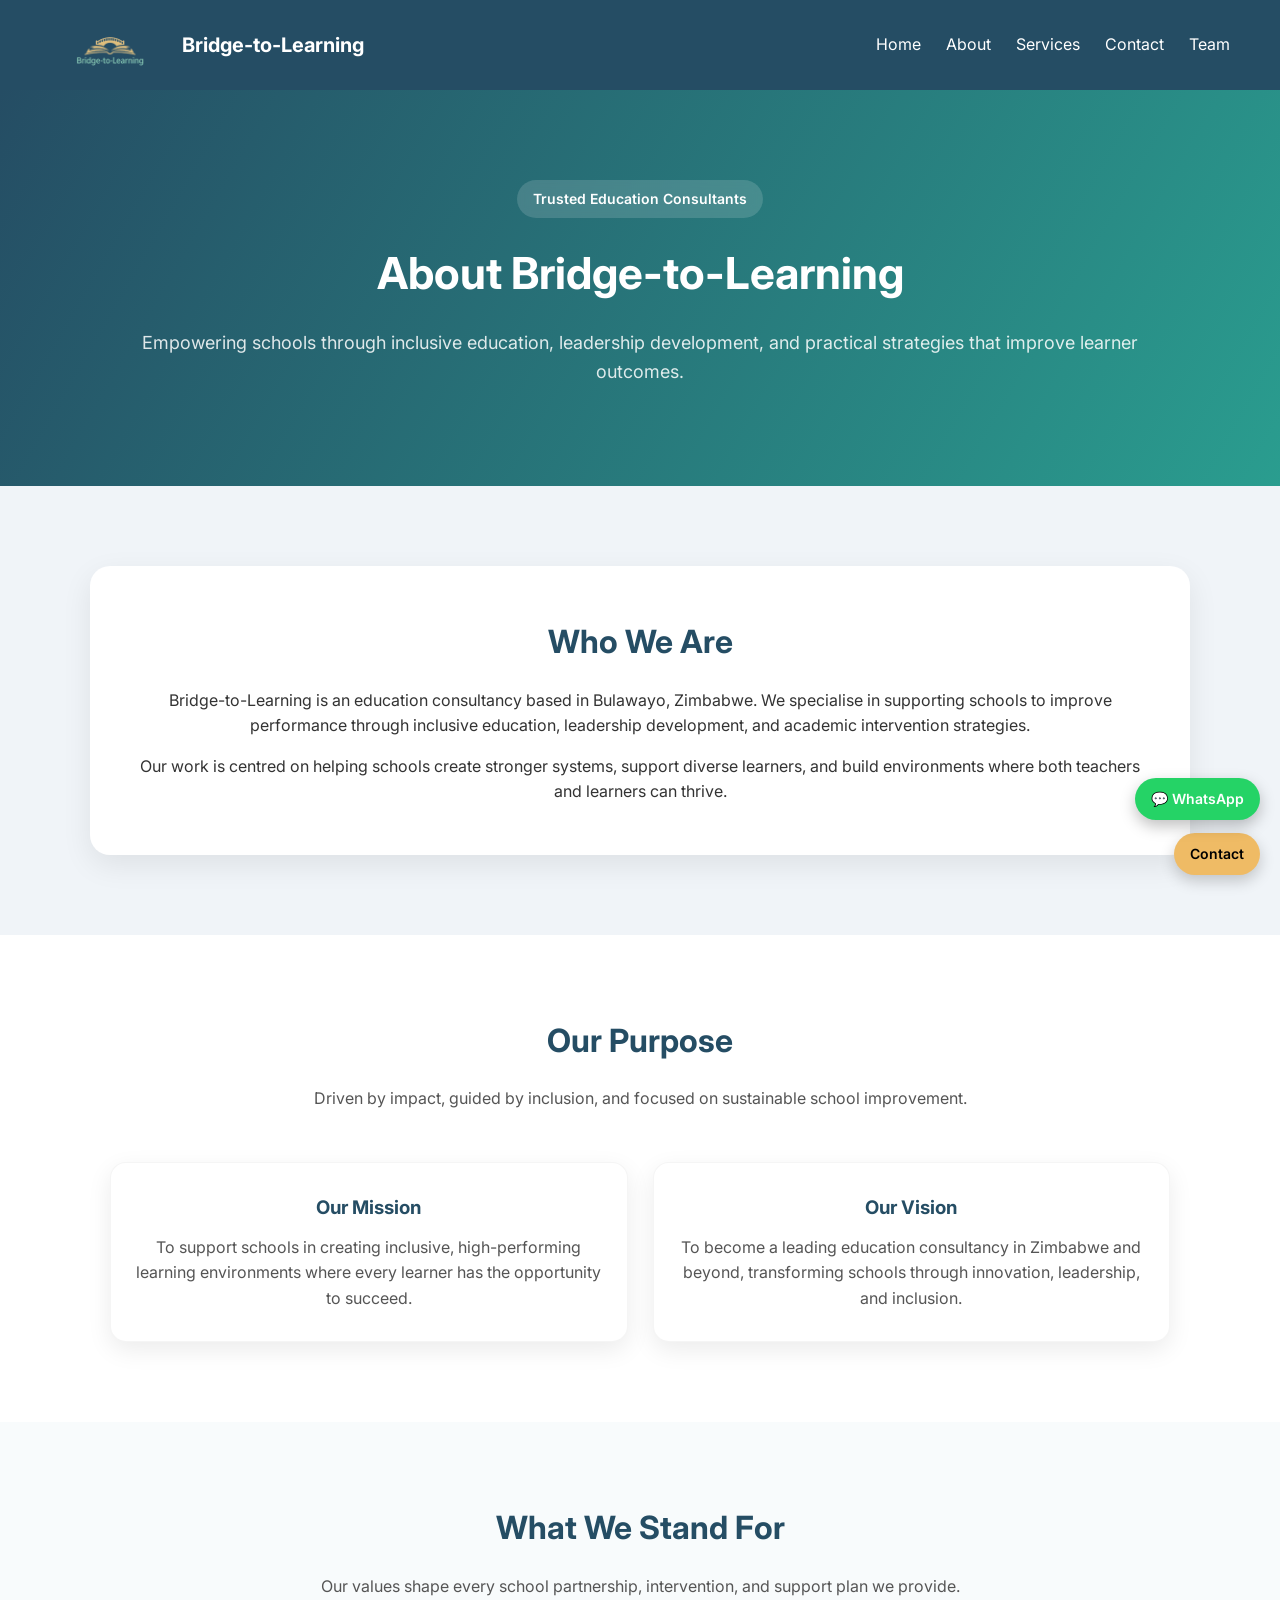
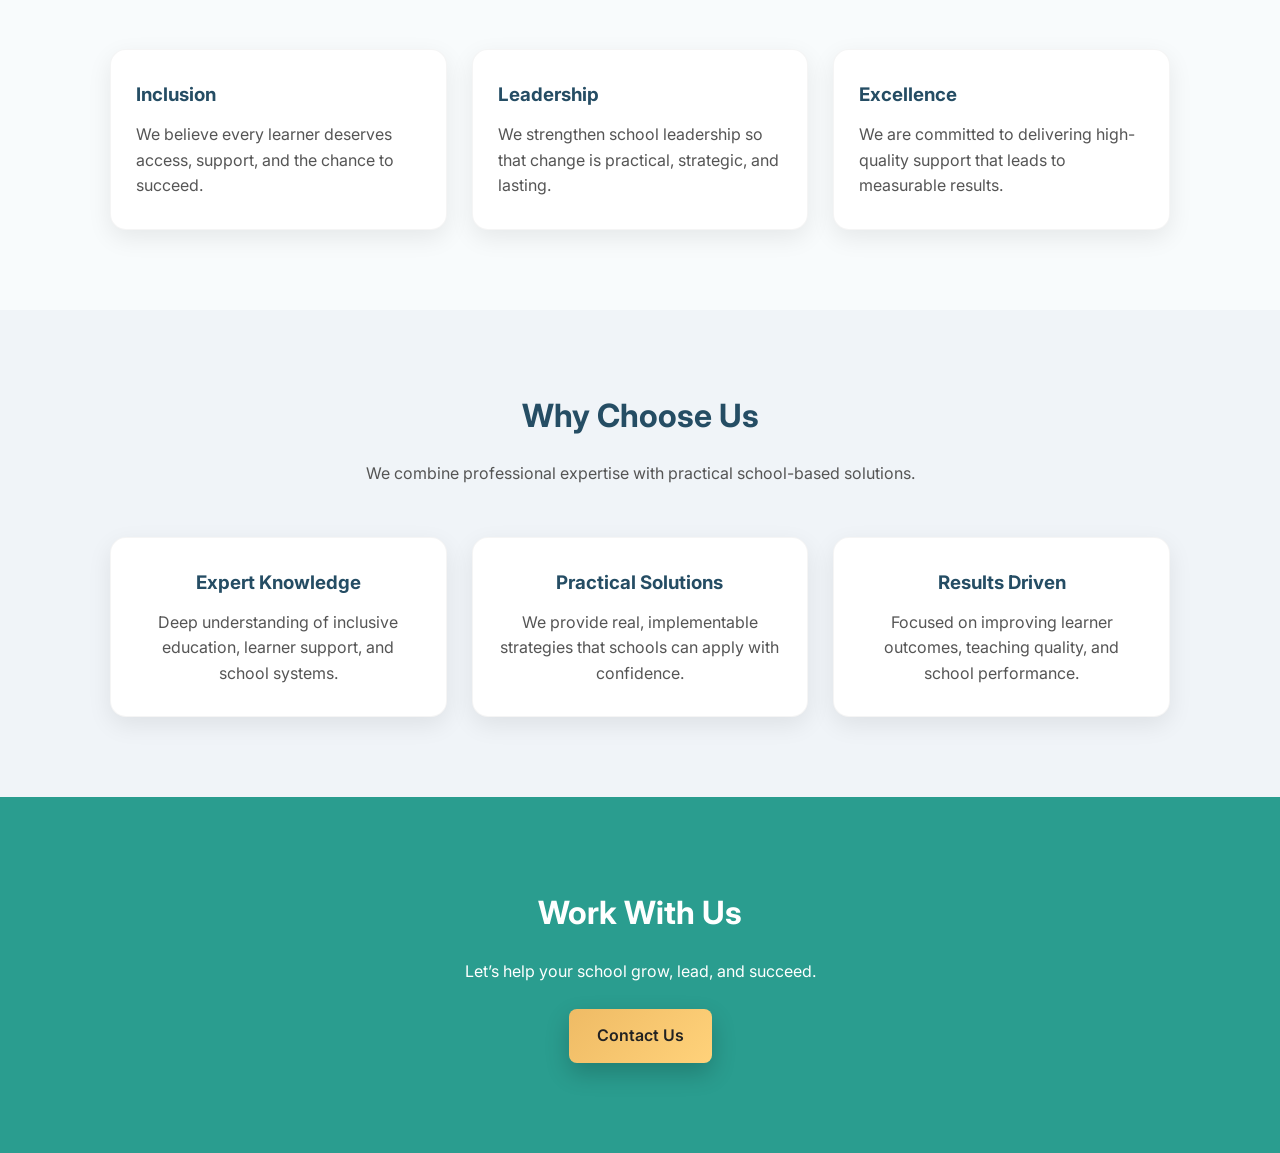
==== commit 4940d99c: "fixed duplicate pages after merge" ====
--- a/about.html
+++ b/about.html
@@ -181,186 +181,3 @@
 
 </body>
 </html>
-<!DOCTYPE html>
-<html lang="en">
-<head>
-  <meta charset="UTF-8">
-  <meta name="viewport" content="width=device-width, initial-scale=1.0">
-  <title>About - Bridge-to-Learning</title>
-
-  <!-- Google Analytics -->
-  <script async src="https://www.googletagmanager.com/gtag/js?id=G-YYG0RNJXDR"></script>
-  <script>
-    window.dataLayer = window.dataLayer || [];
-    function gtag(){dataLayer.push(arguments);}
-    gtag('js', new Date());
-    gtag('config', 'G-YYG0RNJXDR');
-  </script>
-
-  <link rel="stylesheet" href="style.css">
-</head>
-
-<body>
-
-<!-- HEADER -->
-<header>
-  <div class="logo">
-    <img src="logo1.png" alt="Bridge-to-Learning Logo">
-    <span>Bridge-to-Learning</span>
-  </div>
-
-  <div class="menu-toggle" id="menu-toggle">☰</div>
-
-  <nav id="nav-menu">
-    <ul>
-      <li><a href="index.html">Home</a></li>
-      <li><a href="about.html">About</a></li>
-      <li><a href="services.html">Services</a></li>
-      <li><a href="contact.html">Contact</a></li>
-      <li><a href="profiles.html">Team</a></li>
-    </ul>
-  </nav>
-</header>
-
-<!-- HERO -->
-<section class="hero about-hero fade-in">
-  <div class="container">
-    <span class="hero-tag">Trusted Education Consultants</span>
-    <h1>About Bridge-to-Learning</h1>
-    <p>
-      Empowering schools through inclusive education, leadership development,
-      and practical strategies that improve learner outcomes.
-    </p>
-  </div>
-</section>
-
-<!-- COMPANY OVERVIEW -->
-<section class="intro fade-in">
-  <div class="container intro-box">
-    <h2>Who We Are</h2>
-    <p>
-      Bridge-to-Learning is an education consultancy based in Bulawayo, Zimbabwe.
-      We specialise in supporting schools to improve performance through inclusive education,
-      leadership development, and academic intervention strategies.
-    </p>
-    <p>
-      Our work is centred on helping schools create stronger systems, support diverse learners,
-      and build environments where both teachers and learners can thrive.
-    </p>
-  </div>
-</section>
-
-<!-- MISSION & VISION -->
-<section class="services-preview fade-in">
-  <div class="container">
-    <div class="section-heading">
-      <h2>Our Purpose</h2>
-      <p>Driven by impact, guided by inclusion, and focused on sustainable school improvement.</p>
-    </div>
-
-    <div class="card-container">
-      <div class="card premium-card">
-        <h3>Our Mission</h3>
-        <p>
-          To support schools in creating inclusive, high-performing learning environments
-          where every learner has the opportunity to succeed.
-        </p>
-      </div>
-
-      <div class="card premium-card">
-        <h3>Our Vision</h3>
-        <p>
-          To become a leading education consultancy in Zimbabwe and beyond,
-          transforming schools through innovation, leadership, and inclusion.
-        </p>
-      </div>
-    </div>
-  </div>
-</section>
-
-<!-- VALUES -->
-<section class="about-values fade-in">
-  <div class="container">
-    <div class="section-heading">
-      <h2>What We Stand For</h2>
-      <p>Our values shape every school partnership, intervention, and support plan we provide.</p>
-    </div>
-
-    <div class="card-container">
-      <div class="card premium-card">
-        <h3>Inclusion</h3>
-        <p>We believe every learner deserves access, support, and the chance to succeed.</p>
-      </div>
-
-      <div class="card premium-card">
-        <h3>Leadership</h3>
-        <p>We strengthen school leadership so that change is practical, strategic, and lasting.</p>
-      </div>
-
-      <div class="card premium-card">
-        <h3>Excellence</h3>
-        <p>We are committed to delivering high-quality support that leads to measurable results.</p>
-      </div>
-    </div>
-  </div>
-</section>
-
-<!-- WHY CHOOSE US -->
-<section class="about-preview fade-in">
-  <div class="container">
-    <div class="section-heading">
-      <h2>Why Choose Us</h2>
-      <p>We combine professional expertise with practical school-based solutions.</p>
-    </div>
-
-    <div class="card-container">
-      <div class="card premium-card">
-        <h3>Expert Knowledge</h3>
-        <p>Deep understanding of inclusive education, learner support, and school systems.</p>
-      </div>
-
-      <div class="card premium-card">
-        <h3>Practical Solutions</h3>
-        <p>We provide real, implementable strategies that schools can apply with confidence.</p>
-      </div>
-
-      <div class="card premium-card">
-        <h3>Results Driven</h3>
-        <p>Focused on improving learner outcomes, teaching quality, and school performance.</p>
-      </div>
-    </div>
-  </div>
-</section>
-
-<!-- CTA -->
-<section class="cta fade-in">
-  <div class="container">
-    <h2>Work With Us</h2>
-    <p>Let’s help your school grow, lead, and succeed.</p>
-
-    <a href="contact.html"
-       class="btn"
-       onclick="return trackContactClick(event, 'About CTA Contact Us')">
-      Contact Us
-    </a>
-  </div>
-</section>
-
-<!-- FLOATING BUTTONS -->
-<a href="contact.html"
-   class="sticky-btn"
-   onclick="return trackContactClick(event, 'About Sticky Contact Button')">
-  Contact
-</a>
-
-<a href="https://wa.me/263772975546"
-   class="whatsapp-btn"
-   target="_blank"
-   onclick="return trackWhatsAppClick(event, 'About Floating WhatsApp')">
-  💬 WhatsApp
-</a>
-
-<script src="script.js"></script>
-
-</body>
-</html>
